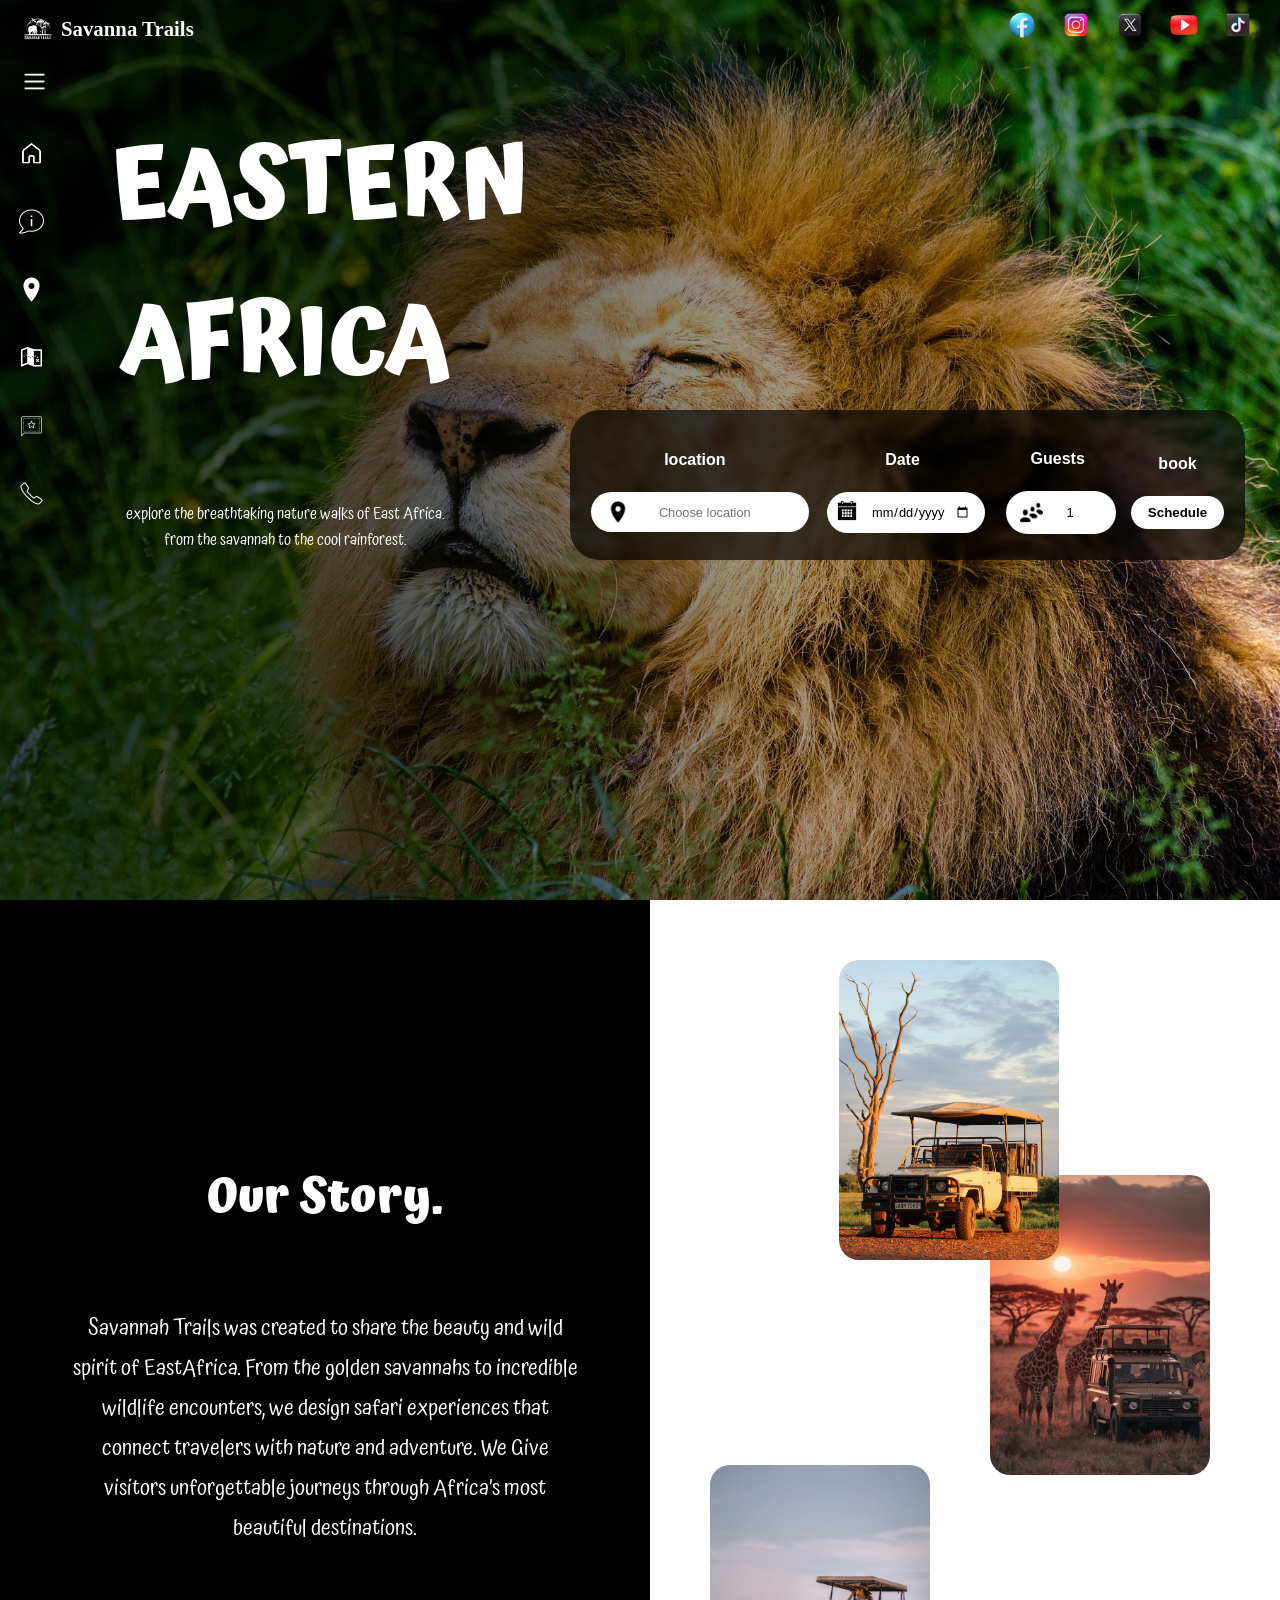
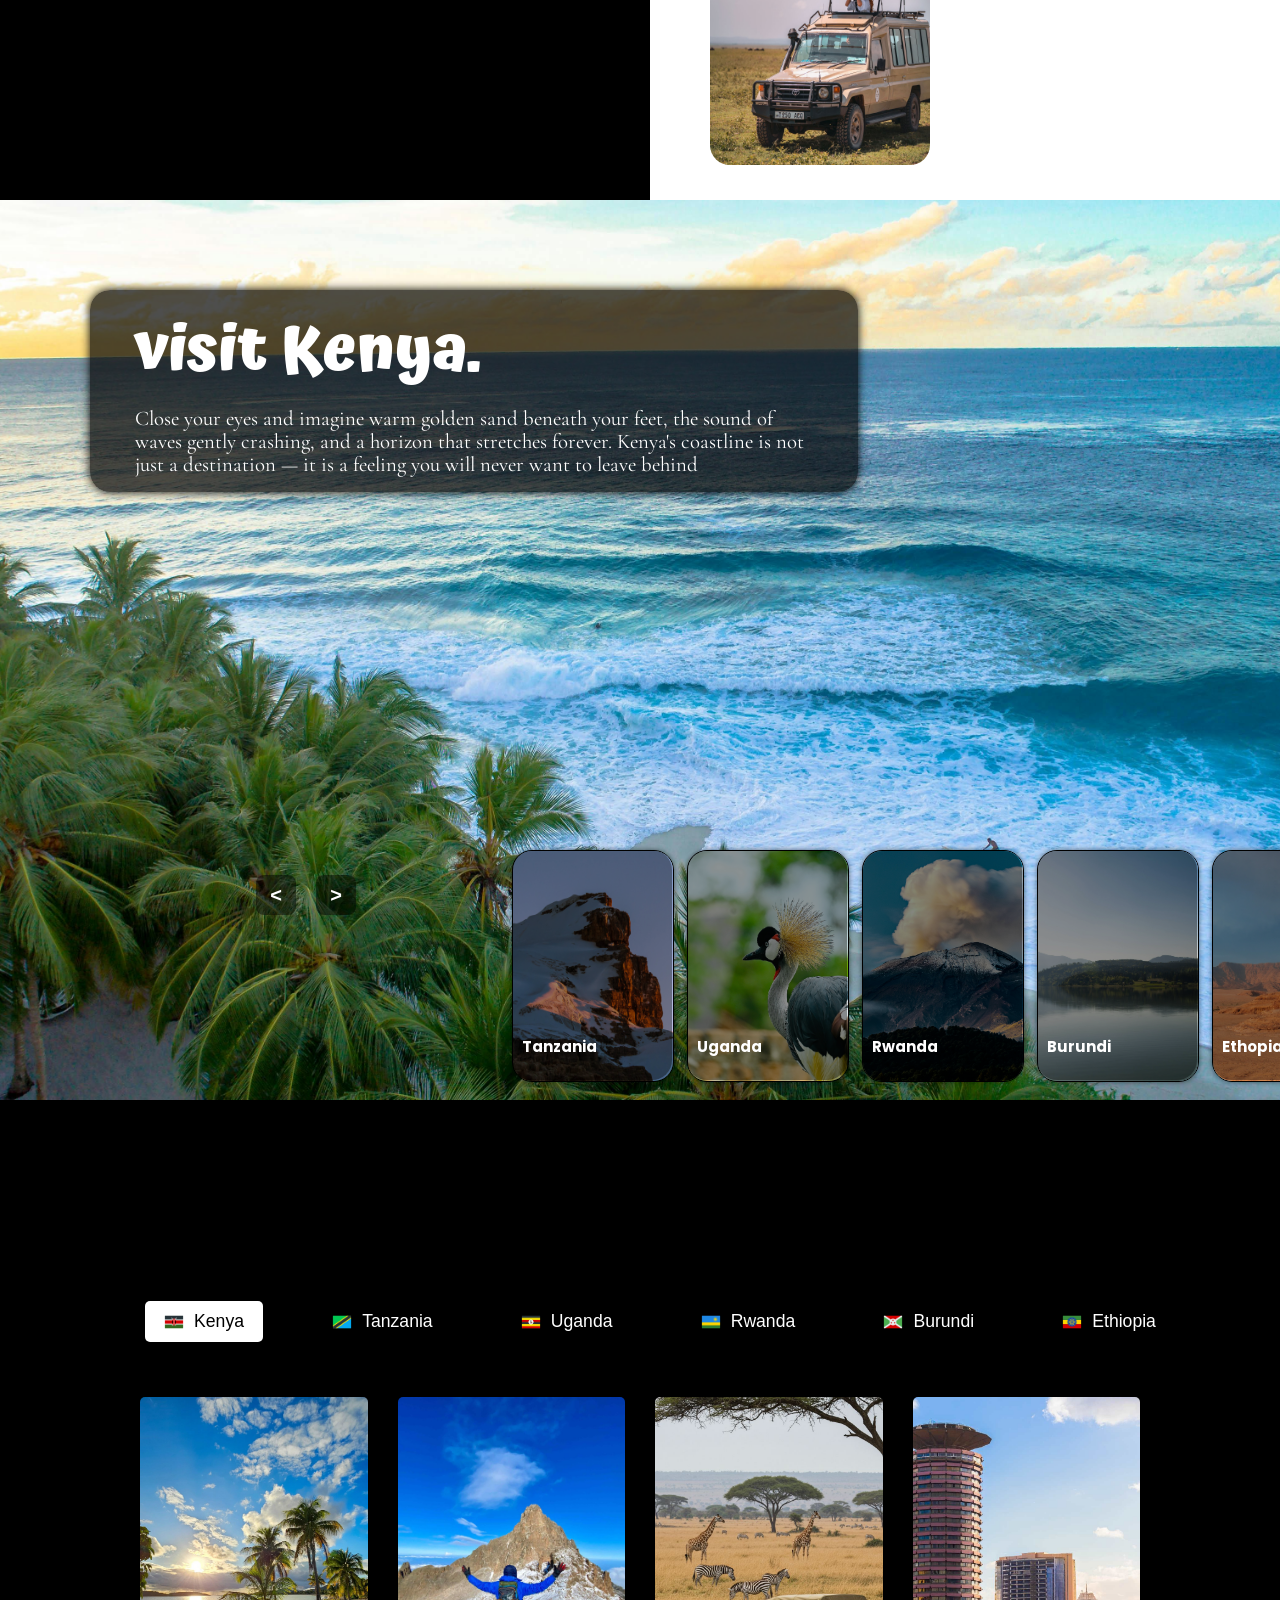
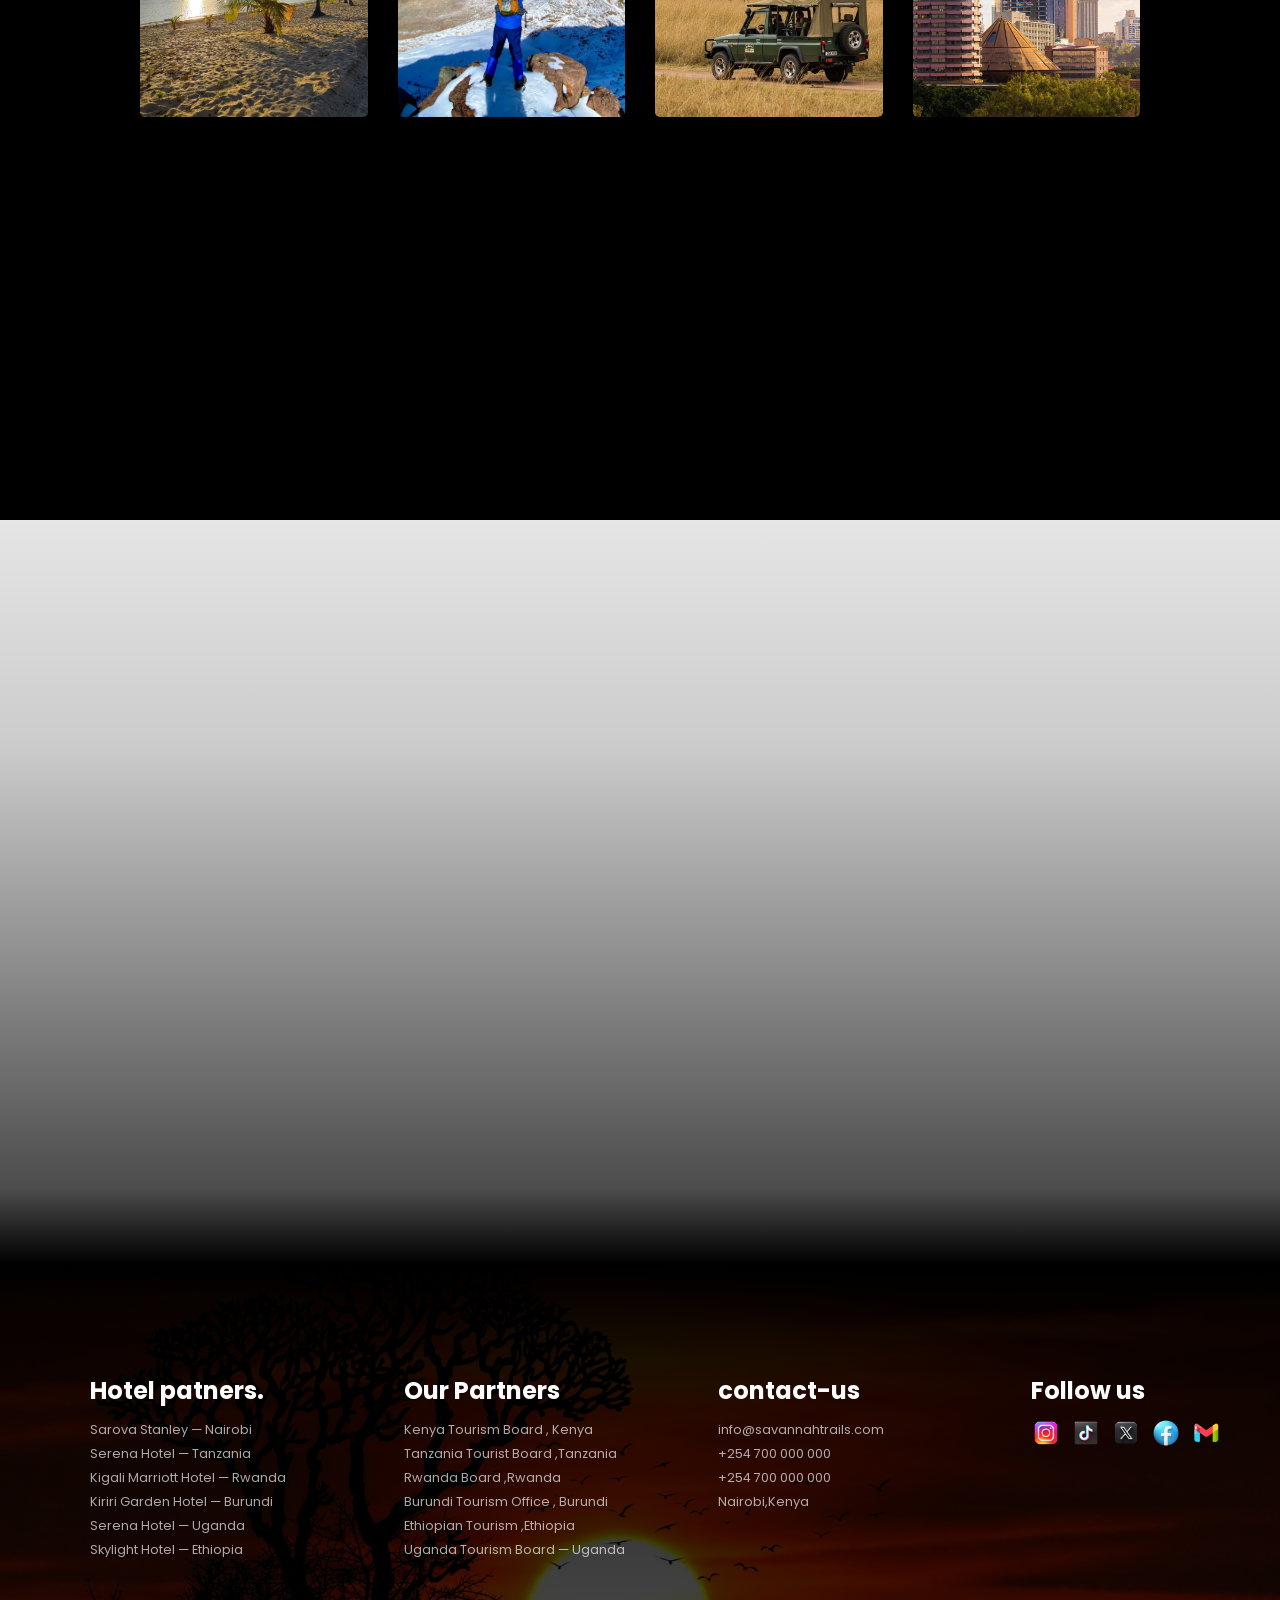
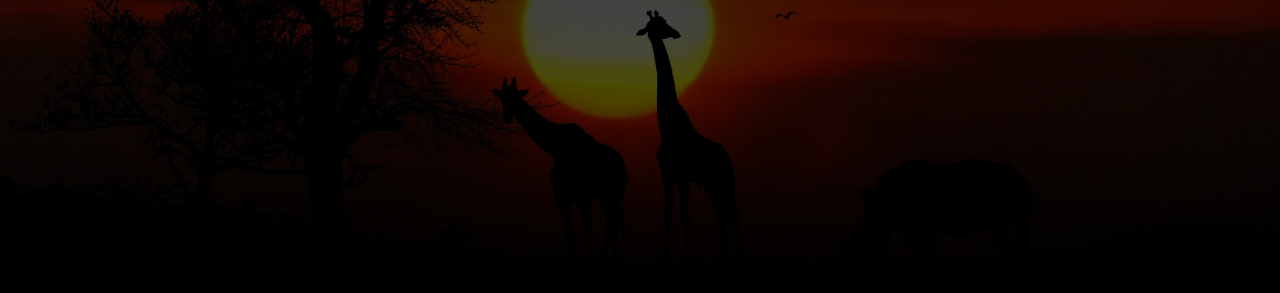
==== index.html @ bbc4f96f "connected project" ====
<!DOCTYPE html>
<html lang="en">
<head>
    <meta charset="UTF-8">
    <meta name="viewport" content="width=device-width, initial-scale=1.0">
    <title>Savanna Trails</title>
    <link rel="stylesheet" href="styles.css">
    <link rel="icon" href="icon/Screenshot 2026-03-05 200659.png" type="image/png">
    <link href="https://fonts.googleapis.com/css2?family=Atma:wght@400;700&display=swap" rel="stylesheet">
    <link href="https://fonts.googleapis.com/css2?family=Poppins:wght@300;400;600;700&display=swap" rel="stylesheet">
    <link href="https://fonts.googleapis.com/css2?family=Lora:wght@400;500;600&display=swap" rel="stylesheet">
    <link rel="preconnect" href="https://fonts.googleapis.com">
   <link rel="preconnect" href="https://fonts.gstatic.com" crossorigin>
    <link href="https://fonts.googleapis.com/css2?family=Cormorant+Garamond:ital,wght@0,300..700;1,300..700&family=Dancing+Script:wght@400..700&family=Edu+NSW+ACT+Cursive:wght@400..700&family=Monoton&family=Pacifico&family=Roboto:ital,wght@0,100..900;1,100..900&display=swap" rel="stylesheet">

</head>
<body> 

<div id="paymentForm">
<div class="payment-container">

<div class="payment-content">
<h1>Trip Payment</h1>
<ul class="trippayment-bar">
<li class="payment-btn available" data-payment="Mastercard"><img src="icon/1490135018-mastercard_82253.png" alt="master-card"></li>
<li class="payment-btn " data-payment="paypal"><img src="icon/icons8-paypal-100.png" alt="paypal"></li>
<li class="payment-btn " data-payment="visa"><img src="icon/icons8-visa-100.png" alt="visa-payment"></li>
<li class="payment-btn" data-payment="Mpesa"><img src="icon/Mpesa-Logo.png" alt="mpesa"></li>
</ul>
<div id="cardtypes">
<div class="cards-content available " id="Mastercard">

<div class="readonly">
<input type="text" id="payAmount" class="inputread" readonly>
</div>
<!-- BOOKING INFO  for phone only-->
 
 <div class="booking-master">

        <!-- LOCATION  -->
        <div class="master-input location-box">
            <img src="phone-icon/icons8-location-90.png" alt="location">
            <input type="text" id="payLocation"  readonly>
        </div>

        <!-- DATE + GUEST -->
        <div class="booking-row">

            <div class="master-input date-box">
                <img src="phone-icon/icons8-date-90.png" alt="date">
                <input type="text" id="payDate" readonly>
            </div>

            <div class="master-input guest-box">
                <img src="phone-icon/icons8-account-male-90.png" alt="guest">
                <input type="text" id="payGuests" readonly>
            </div>

        </div>

    </div>


<div class="payment-form">

    <div class="input-box">
        <label id="cardholderlabel">Cardholder</label>
        <input id="cardholder" type="text" placeholder="Johnathan Smith">
    </div>

    <div class="input-box">
        <label id="cardnumberlabel">Card number</label>
        <input id="cardNumber" type="text" placeholder="1234 5678 8765 4321">
    </div>

    <div class="row">

        <div class="input-box">
            <label id="expdatelabel">Expiration date</label>
            <input  id="expInput" type="text" placeholder="09/22">
        </div>

        <div class="input-box">
            <label id="cvvlabel">CVV code</label>
            <input id="cvv" type="text" placeholder="999">
        </div>

    </div>

</div>

<div class="buttons">
 <button id="pay" onclick="validMasterCard()" class="paye">Pay Now</button>
<a onclick="closePaymentPage()" class="close"><img src="phone-icon/icons8-close-100.png" alt="close">close</a>
</div>

</div>

<div class="cards-content" id="paypal">
<div class="readonly">
<input type="text" id="payAmount" readonly>
</div>

<div class="booking-paypal">

        <!-- LOCATION  -->
        <div class="paypal-input location-box">
            <img src="phone-icon/icons8-location-90.png" alt="location">
            <input type="text" id="payLocationPaypal"  readonly>
        </div>

        <!-- DATE + GUEST -->
        <div class="booking-row">

            <div class="paypal-input date-box">
                <img src="phone-icon/icons8-date-90.png" alt="date">
                <input type="text" id="payDatePaypal" readonly>
            </div>

            <div class="paypal-input guest-box">
                <img src="phone-icon/icons8-account-male-90.png" alt="guest">
                <input type="text" id="payGuestsPaypal" readonly>
            </div>

        </div>

    </div>




<div class="paypal-loginform">
<h2>ℹ️ You'll log in to PayPal — your card details stay inside your PayPal account. </h2>
<div class="input-box">
    <label id="paypallabel">paypal Email</label>
    <input id="paypalEmail" type="text" placeholder="example@email.com">
</div>

<div class="input-box">
    <label id="passwordlabel">password</label>
    <input id="password" type="password" placeholder="Enter your PayPal password">
</div>
<div class="buttons">
<button onclick="validpaypal()" class="paye"><img src="icon/icons8-paypal-100.png" alt="paypal-btn">pay</button>
<a onclick="closePaymentPage()" class="close"><img src="phone-icon/icons8-close-100.png" alt="close">close</a>
</div>

</div>



</div>
 
<div class="cards-content" id="visa">
<div class="readonly">
<input type="text" id="payAmount" readonly>
</div>
 
<div class="booking-visa">

        <!-- LOCATION  -->
        <div class="visa-input location-box">
            <img src="phone-icon/icons8-location-90.png" alt="location">
            <input type="text" id="payLocationVisa"  readonly>
        </div>

        <!-- DATE + GUEST -->
        <div class="booking-row">

            <div class="visa-input date-box">
                <img src="phone-icon/icons8-date-90.png" alt="date">
                <input type="text" id="payDateVisa" readonly>
            </div>

            <div class="visa-input guest-box">
                <img src="phone-icon/icons8-account-male-90.png" alt="guest">
                <input type="text" id="payGuestsVisa" readonly>
            </div>

        </div>

    </div>


<div class="payment-form">

    <div class="input-box">
        <label id="cardHolderlabel">Cardholder</label>
        <input id="cardHolder" type="text" placeholder="Johnathan Smith">
    </div>

    <div class="input-box">
        <label id="cardNumberlabel">Card number</label>
        <input id="cardnumber" type="text" placeholder="1234 5678 8765 4321">
    </div>

    <div class="row">

        <div class="input-box">
            <label id="expdateLabel">Expiration date</label>
            <input id="expinput" type="text" placeholder="09/22">
        </div>

        <div class="input-box">
            <label id="cvvLabel">CVV code</label>
            <input id="cvV" type="text" placeholder="999">
        </div>

    </div>

</div>

<div class="buttons">
 <button onclick="validVisaCard()" class="paye">Pay Now</button>
<a onclick="closePaymentPage()" class="close"><img src="phone-icon/icons8-close-100.png" alt="close">close</a>
</div>

</div>

<div class="cards-content" id="Mpesa">
<div class="readonly">
<input type="text" id="payAmount" readonly>
</div>

<div class="booking-mpesa">

        <!-- LOCATION  -->
        <div class="mpesa-input location-box">
            <img src="phone-icon/icons8-location-90.png" alt="location">
            <input type="text" id="payLocationMpesa"  readonly>
        </div>

        <!-- DATE + GUEST -->
        <div class="booking-row">

            <div class="mpesa-input date-box">
                <img src="phone-icon/icons8-date-90.png" alt="date">
                <input type="text" id="payDateMpesa" readonly>
            </div>

            <div class="mpesa-input guest-box">
                <img src="phone-icon/icons8-account-male-90.png" alt="guest">
                <input type="text" id="payGuestsMpesa" readonly>
            </div>

        </div>

    </div>


<div class="payment-form">
<h2> ℹ️ You'll receive a prompt on your designated phone-number to complete the payment please. Enter your pin to complete your transaction </h2>
    <div class="input-box">
        <label id="phonelabel">phone number</label>
        <input id="phone" type="text" placeholder="+254 712 345 678">
    </div>
 

</div>

<div class="buttons">
 <button onclick="validMpesaPrompt()" class="paye">Lipa na mpesa</button>
<a onclick="closePaymentPage()" class="close"><img src="phone-icon/icons8-close-100.png" alt="close">close</a>
</div>


</div>
</div>
</div>

<div class="image-content">
    
<div class="image-overlay" id="payLocationOverlay" >
    <div class="input-style">
        <img src="icon/icons8-location-100 (2).png" alt="location">
    <input type="text" id="payLocationOver" readonly>
    </div>

     <div class="input-style">
        <img src="icon/icons8-calendar-100.png" alt="calendar">
    <input type="text" id="payDateOverlay" readonly>
    </div>

     <div class="input-style">
        <img src="icon/icons8-queue-100.png" alt="" srcset="">
    <input type="text" id="payGuestsOverlay" readonly>
    </div>
</div>

</div>

</div>
</div>


<div id="errorBox">
<div class="error-content">
<img src="loading/icons8-error-100.png" alt="">
<p id="errorText"></p>
</div>
</div>

    <div id="loader">
    <div class="loader-content">
         <img src="loading/savannatrails.gif" alt="loading-page">
            <h1> Entering the wild.......</h1>
    </div>
    </div>




  <section id="homepage">


    <header id="head">

    
        <div class="logo">
            <img src="icon/Screenshot 2026-03-05 200659.png" alt="Savanna Trails Logo">
            <h1>Savanna Trails</h1>
        </div>
        
        <div class="social-icons">
            <a href="https://www.facebook.com/SavannaTrails" target="_blank"><img src="phone-icon/icons8-facebook-circled-100.png" alt="Facebook"></a>
            <a href="https://www.instagram.com/SavannaTrails" target="_blank"><img src="phone-icon/icons8-instagram-logo-100 (1).png" alt="Instagram"></a>
            <a href="https://www.twitter.com/SavannaTrails" target="_blank"><img src="phone-icon/icons8-x-100.png" alt="Twitter"></a>
            <a href="https://www.youtube.com/company/savanna-trails" target="_blank"><img src="phone-icon/icons8-youtube-100 (1).png" alt="youtube"></a>
            <a href="https://www.tiktok.com/company/savanna-trails" target="_blank"><img src="phone-icon/icons8-tiktok-100 (1).png" alt="Tiktok"></a>
    </div>

    </header>
    
    <div class="overlay"></div>
   
   <section id="navbar">
  <img src="icon/icons8-menu-100.png" alt="menu-icon" class="menu-icon" >
    <nav>
  <ul class="nav-links">
        <li><img src="icon/icons8-home-96.png" alt="icons8-home-96"><a href="#home">Home</a></li>
        <li><img src="icon/icons8-about-100 (1).png" alt="icons8-about-100"><a href="#about-page">About Us</a></li>
        <li><img src="icon/icons8-location-100 (2).png" alt="icons8-location-100"><a href="#destinations">Destinations</a></li>
        <li><img src="icon/icons8-adventure-100.png" alt="icons8-adventure-100"><a href="#adventures">Adventures</a></li>
        <li><img src="icon/icons8-feedback-100 (1).png" alt="icons8-phone-100"><a href="#reviews">Feedback</a></li>
        <li><img src="icon/icons8-phone-100 (3).png" alt="icons8-phone-100"><a href="#contact">Contact</a></li>
    </ul>

</nav>

   </section>



<div class="container" id="home">  

<div class="texts">
<h1>EASTERN AFRICA</h1>

<div class="social-icons2">
            <a href="https://www.facebook.com/SavannaTrails" target="_blank"><img src="phone-icon/icons8-facebook-circled-100.png" alt="Facebook"></a>
            <a href="https://www.instagram.com/SavannaTrails" target="_blank"><img src="phone-icon/icons8-instagram-logo-100 (1).png" alt="Instagram"></a>
            <a href="https://www.twitter.com/SavannaTrails" target="_blank"><img src="phone-icon/icons8-x-100.png" alt="Twitter"></a>
            <a href="https://www.youtube.com/company/savanna-trails" target="_blank"><img src="phone-icon/icons8-youtube-100 (1).png" alt="youtube"></a>
            <a href="https://www.tiktok.com/company/savanna-trails" target="_blank"><img src="phone-icon/icons8-tiktok-100 (1).png" alt="Tiktok"></a>
</div>

<P> explore the breathtaking nature walks of East Africa. from the savannah to the cool rainforest.</P>
</div>



<div class="container2"> 

<div class="order">
    <h1>location</h1>
    <div class="locations">
<img src="icon/icons8-location-100 (1).png" alt="location-icon">
<input type="text" list="locations" placeholder="Choose location" id="locationInput" required>
 
<datalist id="locations">
  <option value="Indian Ocean, Kenya">
  <option value="Maasai Mara, Kenya">
  <option value="Nairobi, Kenya">
  <option value="Mount Kenya">

  <option value="Zanzibar, Tanzania">
  <option value="Serengeti Culture">
  <option value="Serengeti National Park">
  <option value="Mt. Kilimanjaro, Tanzania">

  <option value="Rwenzori Mountains, Uganda">
  <option value="Queen Elizabeth National Park">
  <option value="River Nile, Uganda">
  <option value="Mgahinga Gorilla National Park">

  <option value="Nyungwe Forest National Park">
  <option value="Akagera Wildlife, Rwanda">
  <option value="Lake Kivu, Rwanda">
  <option value="Kigali City, Rwanda">

  <option value="Lake Tanganyika, Burundi">
  <option value="Kibira Forest, Burundi">
  <option value="Kibira Culture, Burundi">
  <option value="Karera Waterfalls, Burundi">
    
  <option value="Lalibela Wonders, Ethiopia">
  <option value="Simien Mountains, Ethiopia">
  <option value="Addis Ababa, Ethiopia">
  <option value="Kaffa, Ethiopia">
</datalist>
</div>

</div>

<div class="Date">
    <h1>Date</h1>
    <div class="when">
<img src="icon/icons8-calendar-100.png" alt="icons8-calendar-100">
<input type="date" list="locations" placeholder="Choose location"id="dateInput"  required>

</div>

</div>

<div class="people">
    <h1>Guests</h1>
    <div class="guest">
<img src="icon/icons8-queue-100.png" alt="icons8-queue-100">
<input type="number" min="1" max="15" value="1" placeholder="Guests" id="guestInput" required>

</div>

</div>

<div class="button">
    <h1>book</h1>
    <button id="scheduleBtn">Schedule</button>
</div>
</div>
    </div>
 
<section id="phone-bar">
<ul class="nav-links-phone">
        <li><a href="#home"><img src="icon/icons8-home-96.png" alt="icons8-home-96"></a></li>
        <li><a href="#about-page"><img src="icon/icons8-about-100 (1).png" alt="icons8-about-100"></a></li>
        <li><a href="#destinations"><img src="icon/icons8-location-100 (2).png" alt="icons8-location-100"></a></li>
        <li><a href="#adventures"><img src="icon/icons8-adventure-100.png" alt="icons8-adventure-100"></a></li>
        <li><a href="#reviews"><img src="icon/icons8-feedback-100 (1).png" alt="icons8-phone-100"></a></li>
        <li><a href="#contact"><img src="icon/icons8-phone-100 (3).png" alt="icons8-phone-100"></a></li>
</ul>
</section>

   </section>


<section id="about-page">

<div class="story">
<h1>Our Story.</h1>
<P class="more">Savannah Trails was created to share the beauty and wild spirit of EastAfrica. From the golden savannahs to incredible wildlife encounters, we design safari experiences that connect travelers with nature and adventure. We Give visitors unforgettable journeys through Africa’s most beautiful destinations.</P>
</div>

<div class="photo">
    <img src="img/d769fe3f4234b6304c0b6d1f66c2fef7.jpg " alt="safari images" class="img1">
    <img src="img/86739d8ee60ebde5f3089b6193e54b7d.jpg" alt="images" class="img2">
    <img src="img/5024564da344624611fcaa294bdbfae4.jpg" alt="images" class="img3">
</div>

   </section>

 <section class="carousel" id="destinations">

<div class="list">

    <div class="item">
        <img src="img/pexels-asadphoto-3155646.jpg" alt="kenya">

        <div class="content">
        <h2>visit Kenya.</h2>
        <p>Close your eyes and imagine warm golden sand beneath your feet, the sound of waves gently crashing, and a horizon that stretches forever. Kenya's coastline is not just a destination — it is a feeling you will never want to leave behind  </p>
        </div>
        
    </div>

    <div class="item">
        <img src="img/pexels-sebastian-munoz-2510886-13823218.jpg" alt="tanzania-backgrpund">

         <div class="content">
        <h2>visit Tanzania.</h2>
        <p> Touch the Roof of Africa
"Standing at the foot of Kilimanjaro, you realize some mountains are more than just mountains. They are a calling. Rise through the clouds, conquer Africa's highest peak and come back a different person entirely." </p>
         </div>

    </div>

    <div class="item">
        <img src="img/uk_used_cameraman-crane-9939313_1920.jpg" alt="Uganda">

        <div class="content">
        <h2>visit Uganda.</h2>
        <p>Uganda is a stunning pearl of Africa with lush green landscapes, misty mountains, and rich wildlife. From gorilla trekking in Bwindi to the mighty Nile, it offers pure adventure and unforgettable beauty. </p>
        </div>

    </div>

    <div class="item">
        <img src="img/pexels-amar-27350242.jpg" alt="Rwanda">

        <div class="content">
        <h2>visit Rwanda.</h2>
        <p>Land of Fire and Mist
"Rising dramatically from the earth, Rwanda's volcanic mountains are as powerful as they are beautiful. Hike through ancient lava trails wrapped in thick mist, where every turn reveals a landscape so dramatic it feels like another world entirely." </p>
        </div>

    </div>

    <div class="item">
        <img src="img/pexels-snapwire-404315.jpg" alt="Burundi">

        <div class="content">               
        <h2>visit Burundi.</h2>
        <p>Burundi is a hidden gem of Africa, filled with rolling hills, Lake Tanganyika’s calm beauty, and rich cultural traditions that create a peaceful and authentic travel experience. </p>
        </div>

    </div>

    <div class="item">
        <img src="img/chiemseherin-wadi-rum-5079834_1920.jpg" alt="Ethopia">

        <div class="content">
        <h2>visit Ethopia.</h2>
        <p>Ethiopia is a land of ancient wonders, dramatic highlands, and deep history, where unique landscapes and historic sites like rock-hewn churches create a powerful and timeless adventure. </p>
        </div>
    </div>

</div>

<div class="thumbnails">

<div class="item">
    <img src="img/pexels-sebastian-munoz-2510886-13823218.jpg" alt="tanzania-thumbnail">
    <div class="overlay2"></div>
<div class="content">
    <h1>Tanzania</h1>
</div>

</div>

<div class="item">
    <img src="img/uk_used_cameraman-crane-9939313_1920.jpg" alt="uganda-thumbnail">
    <div class="overlay2"></div>
<div class="content">
    <h1>Uganda</h1>
</div>

</div>

<div class="item">
    <img src="img/pexels-amar-27350242.jpg" alt="rwanda-thumbnail">
    <div class="overlay2"></div>
<div class="content">
    <h1>Rwanda</h1>
</div>

</div>

<div class="item">
    <img src="img/pexels-snapwire-404315.jpg" alt="Bururndi-thumbnail">
    <div class="overlay2"></div>
<div class="content">
    <h1>Burundi</h1>
</div>

</div>


<div class="item">
    <img src="img/chiemseherin-wadi-rum-5079834_1920.jpg" alt="ethopia-thumbnail">
<div class="overlay2"></div>
<div class="content">
    <h1>Ethopia</h1>
</div>

</div>


<div class="item">
    <img src="img/pexels-asadphoto-3155646.jpg" alt="kenya-thumbnail">
    <div class="overlay2"></div>
<div class="content">
    <h1>Kenya</h1>
</div>

</div>


</div>

<div class="arrows">
 <button  id="prev"><</button>
 <button  id="next">></button>
</div>

 </section>

 <section class= "adventures" id="adventures">

<div class="adtext">
    <h1>Experience Unforgettable East African Adventures </h1>
    <p>Explore wildlife safaris,mountain treks and cultural journeys around east africa</p>
</div>

<div class="ideas">
    
     <ul class="list-container">
        <li class="drop-down">choose country ▼ </li>
         <li class="list-container-btn available" data-country="kenya"><img src="img/icons8-kenya-100.png" alt="">Kenya</li>
         <li class="list-container-btn" data-country="Tanzania"><img src="img/icons8-tanzania-100.png" alt="">Tanzania</li>
         <li class="list-container-btn" data-country="Uganda"><img src="img/icons8-uganda-100.png" alt="">Uganda</li>
         <li class="list-container-btn" data-country="Rwanda"><img src="img/icons8-rwanda-100.png" alt="">Rwanda</li>
         <li class="list-container-btn" data-country="Burundi"><img src="img/icons8-burundi-100.png" alt="">Burundi</li>
         <li class="list-container-btn" data-country="Ethiopia"><img src="img/icons8-ethiopia-100.png" alt="">Ethiopia</li>
     </ul>
</div>



<div class="country-content  available" id="kenya">

<div class="country-container">

<img src="img/7366571b50b4283a29856b985c9909a6.jpg" alt="beach">

<div class="big-content">
    <div class="intext">

    <h3>7day relaxation</h3>
    <h2>Explore the Indian Ocean</h2>
    <p>relax where the ocean meets pure serenity</p>

    <div class="small-content">

     <div class="cash">
        <h5>from</h5>
        <h6>$1500/pack</h6>
     </div>

    <a href="#">Book Now</a>
</div>

</div>

</div>

</div>

<div class="country-container">

<img src="img/Beginner to Mt. Kenya in 90 Days.jpg" alt="hiking">

<div class="big-content">
    <div class="intext">

    <h3>3 day hiking</h3>
    <h2>Explore the peak of Mt.Kenya</h2>
    <p> Adventure begins where the mountains rise </p>

    <div class="small-content">

     <div class="cash">
        <h5>from</h5>
        <h6>$1100/pack</h6>
     </div>

            <a href="#">Book Now</a>
</div>

</div>

</div>

</div>

<div class="country-container">

<img src="img/d80d0fa3a9165f28003eb602b946ab51.jpg" alt="safari">

<div class="big-content">
    <div class="intext">

    <h3>5 day safari</h3>
    <h2>Enjoy the ride of savannah</h2>
    <p>Witness wildlife where nature rules.</p>

    <div class="small-content">

     <div class="cash">
        <h5>from</h5>
        <h6>$1700/pack</h6>
     </div>

            <a href="#">Book Now</a>
</div>

</div>

</div>

</div>

<div class="country-container">

<img src="img/7a8854e29fae7e2c75f865c8cc35ab1b.jpg" alt="city">

<div class="big-content">
    <div class="intext">

    <h3>3 day tour</h3>
    <h2>Explore the beautiful city</h2>
    <p>Explore Africa’s most dynamic capital</p>

    <div class="small-content">

     <div class="cash">
        <h5>from</h5>
        <h6>$350/pack</h6>
     </div>

            <a href="#">Book Now</a>
</div>

</div>

</div>

</div>








</div>

<div class="country-content" id="Tanzania">

<div class="country-container">

<img src="img/f99e2fdce5cee014a440d0ee3eedce76.jpg" alt="beach">

<div class="big-content">
    <div class="intext">

    <h3>7day adventure</h3>
    <h2>Conquer Mount Kilimanjaro </h2>
    <p>rise above africa’s tallest peak</p>

    <div class="small-content">

     <div class="cash">
        <h5>from</h5>
        <h6>$1800/pack</h6>
     </div>

            <a href="#">Book Now</a>
</div>

</div>

</div>

</div>

<div class="country-container">

<img src="img/fa025c7189d3be96222a7a5d3167d3a5.jpg " alt="serengeti">

<div class="big-content">
    <div class="intext">

    <h3>5 day safari</h3>
    <h2>Witness the Great Migration</h2>
    <p>experience nature’s greatest show in the serengeti</p>

    <div class="small-content">

     <div class="cash">
        <h5>from</h5>
        <h6>$1600/pack</h6>
     </div>

            <a href="#">Book Now</a>
</div>

</div>

</div>

</div>

<div class="country-container">

<img src="img/f33bd47bdf4ffb90adb422299fa1ee5f.jpg" alt="massai">

<div class="big-content">
    <div class="intext">

    <h3>4 day culture</h3>
    <h2> Discover Maasai Traditions</h2>
    <p>step into rich culture and timeless african heritage.</p>

    <div class="small-content">

     <div class="cash">
        <h5>from</h5>
        <h6>$1700/pack</h6>
     </div>

            <a href="#">Book Now</a>
</div>

</div>

</div>

</div>

<div class="country-container">

<img src="img/c452fda6128ac82f95dfca42c27504f2.jpg " alt="beach">

<div class="big-content">
    <div class="intext">

    <h3>5 day relaxation</h3>
    <h2>Escape to Zanzibar Beaches</h2>
    <p>unwind on white sands and crystal clear waters.</p>

    <div class="small-content">

     <div class="cash">
        <h5>from</h5>
        <h6>$950/pack</h6>
     </div>

            <a href="#">Book Now</a>
</div>

</div>

</div>

</div>








</div>

<div class="country-content" id="Uganda">

<div class="country-container">

<img src="img/a851a155910cf89acc36f7598a83ee84.jpg" alt="beach">

<div class="big-content">
    <div class="intext">

    <h3>4day adventure</h3>
    <h2>Mgahinga Gorilla  </h2>
    <p>Experience a wild encounter deep in the jungle.</p>

    <div class="small-content">

     <div class="cash">
        <h5>from</h5>
        <h6>$1000/pack</h6>
     </div>

            <a href="#">Book Now</a>
</div>

</div>

</div>

</div>

<div class="country-container">

<img src="img/131ba06e4a788cc16736fbce77bddb28.jpg" alt="hiking">

<div class="big-content">
    <div class="intext">

    <h3>5 day safari</h3>
    <h2>Explore Queen Elizabeth Park</h2>
    <p> diverse wildlife across savannah and lakes </p>

    <div class="small-content">

     <div class="cash">
        <h5>from</h5>
        <h6>$1900/pack</h6>
     </div>

            <a href="#">Book Now</a>
</div>

</div>

</div>

</div>

<div class="country-container">

<img src="img/61021305c10266c8187070ee33523881.jpg" alt="safari">

<div class="big-content">
    <div class="intext">

    <h3>3 day adventure</h3>
    <h2>Experience the River Nile</h2>
    <p>rafting, falls, and pure adrenaline.</p>

    <div class="small-content">

     <div class="cash">
        <h5>from</h5>
        <h6>$800/pack</h6>
     </div>

            <a href="#">Book Now</a>
</div>

</div>

</div>

</div>

<div class="country-container">

<img src="img/663c60ba3eed5e4464a9388afbfe479a.jpg" alt="beach">

<div class="big-content">
    <div class="intext">

    <h3>6 day hiking</h3>
    <h2>Climb the Rwenzori Mountains</h2>
    <p>the mountains of the moon await.</p>

    <div class="small-content">

     <div class="cash">
        <h5>from</h5>
        <h6>$1350/pack</h6>
     </div>

            <a href="#">Book Now</a>
</div>

</div>

</div>

</div>




</div>


<div class="country-content" id="Rwanda">

<div class="country-container">

<img src="img/08255c9e53ebfb367b9090daf4b3911a.jpg" alt="beach">

<div class="big-content">
    <div class="intext">

    <h3>4 day adventure</h3>
    <h2> Nyungwe Forest .</h2>
    <p>encounter gentle giants in the misty forests</p>

    <div class="small-content">

     <div class="cash">
        <h5>from</h5>
        <h6>$1200/pack</h6>
     </div>

            <a href="#">Book Now</a>
</div>

</div>

</div>

</div>

<div class="country-container">

<img src="img/51a9a84199c37fc7ade67a32a8b6df39.jpg" alt="hiking">

<div class="big-content">
    <div class="intext">

    <h3>5 day escape</h3>
    <h2>Relax at Lake Kivu</h2>
    <p>peaceful shores and stunning sunset views</p>

    <div class="small-content">

     <div class="cash">
        <h5>from</h5>
        <h6>$1100/pack</h6>
     </div>

            <a href="#">Book Now</a>
</div>

</div>

</div>

</div>

<div class="country-container">

<img src="img/4836d087cd180301fe40578f905e51c6.jpg" alt="safari">

<div class="big-content">
    <div class="intext">

    <h3>3 day safari</h3>
    <h2> Explore Kigali.</h2>
    <p> clean streets, culture and modern life </p>

    <div class="small-content">

     <div class="cash">
        <h5>from</h5>
        <h6>$1700/pack</h6>
     </div>

            <a href="#">Book Now</a>
</div>

</div>

</div>

</div>

<div class="country-container">

<img src="img/ff538a228e3a8956fe5cd34c15c5a55f.jpg" alt="beach">

<div class="big-content">
    <div class="intext">

    <h3>4 day safari</h3>
    <h2>Discover Akagera Wildlife.</h2>
    <p>lions, elephants, and lakeside beauty</p>

    <div class="small-content">

     <div class="cash">
        <h5>from</h5>
        <h6>$350/pack</h6>
     </div>

            <a href="#">Book Now</a>
</div>

</div>

</div>

</div>








</div>

<div class="country-content" id="Burundi">

<div class="country-container">

<img src="img/87c76bff887fef75e382ab2cababd465.jpg" alt="beach">

<div class="big-content">
    <div class="intext">

    <h3>4day relaxation</h3>
    <h2>Unwind at Lake Tanganyika</h2>
    <p> quiet waters and untouched beauty.</p>

    <div class="small-content">

     <div class="cash">
        <h5>from</h5>
        <h6>$900/pack</h6>
     </div>

            <a href="#">Book Now</a>
</div>

</div>

</div>

</div>

<div class="country-container">

<img src="img/68eb9129e6b4a3761262010e3cddfba6.jpg " alt="hiking">

<div class="big-content">
    <div class="intext">

    <h3>3 day nature</h3>
    <h2> Explore Kibira Forest</h2>
    <p> lush greenery and peaceful forest trails </p>

    <div class="small-content">

     <div class="cash">
        <h5>from</h5>
        <h6>$800/pack</h6>
     </div>

            <a href="#">Book Now</a>
</div>

</div>

</div>

</div>

<div class="country-container">

<img src="img/8dff68ef01821ff5a47705ad5baaf09a.jpg" alt="safari">

<div class="big-content">
    <div class="intext">

    <h3>3 day culture</h3>
    <h2>Feel the kibira Royal Drums</h2>
    <p>experience traditional performances.</p>

    <div class="small-content">

     <div class="cash">
        <h5>from</h5>
        <h6>$900/pack</h6>
     </div>

            <a href="#">Book Now</a>
</div>

</div>

</div>

</div>

<div class="country-container">

<img src="img/5b3abb1e6089e3756e86c1e72c7c996f.jpg" alt="beach">

<div class="big-content">
    <div class="intext">

    <h3>2 day tour</h3>
    <h2>Discover Karera Waterfalls</h2>
    <p>hidden cascades surrounded by nature</p>

    <div class="small-content">

     <div class="cash">
        <h5>from</h5>
        <h6>$850/pack</h6>
     </div>

            <a href="#">Book Now</a>
</div>

</div>

</div>

</div>



</div>

<div class="country-content" id="Ethiopia">

<div class="country-container">

<img src="img/feabdbd7ed3fd59843169e3f50a04dc5.jpg" alt="beach">

<div class="big-content">
    <div class="intext">

    <h3>5 day history</h3>
    <h2>Explore Lalibela Wonders</h2>
    <p> walk through ancient rock-hewn churches carved in time. </p>

    <div class="small-content">

     <div class="cash">
        <h5>from</h5>
        <h6>$1200/pack</h6>
     </div>

            <a href="#">Book Now</a>
</div>

</div>

</div>

</div>

<div class="country-container">

<img src="img/c4f8883f2fd479462ed631ad8eb4618d.jpg" alt="hiking">

<div class="big-content">
    <div class="intext">

    <h3> 6 day trekking </h3>
    <h2>  Hike the Simien Mountains </h2>
    <p> breathtaking cliffs and rare wildlife await you  </p>

    <div class="small-content">

     <div class="cash">
        <h5>from</h5>
        <h6>$1100/pack</h6>
     </div>

            <a href="#">Book Now</a>
</div>

</div>

</div>

</div>

<div class="country-container">

<img src="img/251d8f003a43c0d71db5297d948c680f.jpg" alt="safari">

<div class="big-content">
    <div class="intext">

    <h3>3 day city</h3>
    <h2>Explore Addis Ababa </h2>
    <p>vibrant culture, rich history, and the heart of africa</p>

    <div class="small-content">

     <div class="cash">
        <h5>from</h5>
        <h6>$700/pack</h6>
     </div>

            <a href="#">Book Now</a>
</div>

</div>

</div>

</div>

<div class="country-container">

<img src="img/21c56dbfd1e847ebdc13f191e6069ce7.jpg" alt="beach">

<div class="big-content">
    <div class="intext">

    <h3>3 day tour</h3>
    <h2>  Discover Kaffa</h2>
    <p>walk through lush forests where coffee was first found.</p>

    <div class="small-content">

     <div class="cash">
        <h5>from</h5>
        <h6>$350/pack</h6>
     </div>

            <a href="#">Book Now</a>
</div>

</div>

</div>

</div>

</div>

 </section>

 <section class="reviews" id="reviews">
     <div class="reviewstext">
     <h1>voices from the road </h1>
     <p>Thousands of travelers have discovered hidden gems, chased sunsets, and created memories that last a lifetime. Here is what some of them had to say about their journey with us.</p>
     </div>

     <div class="cards-container">

     <div class="review-card">
        <div class="profile">
            <img src="img/3e83e4885e3d11f266d8f8e325d8e898.jpg" alt="reviewer image">
        </div>
        <div class="review-content">
            <div class="stars">
             <img src="img/icons8-star-filled-100.png" alt="stars-ratings">
             <img src="img/icons8-star-filled-100.png" alt="stars-ratings">
             <img src="img/icons8-star-filled-100.png" alt="stars-ratings">
             <img src="img/icons8-star-filled-100.png" alt="stars-ratings">
            <img src="img/icons8-star-filled-100.png" alt="stars-ratings">
            </div>
            <h2>John Doe</h2>
            <h3>Traveler</h3>
                <div class="comma">
                    <img src="img/icons8-comma-100.png" alt="comma">
                    <img src="img/icons8-comma-100.png" alt="comma">
                </div>
            <p>The adventures section is unmatched. Found trails and experiences I couldn't find anywhere else. Pure adrenaline.</p>
        </div>

     </div>

     <div class="review-card active">
        <div class="profile">
            <img src="img/53737fb9be3fb3e02da70728e97b4e41.jpg" alt="reviewer image">
        </div>
        <div class="review-content">
            <div class="stars">
             <img src="img/icons8-star-filled-100.png" alt="stars-ratings">
             <img src="img/icons8-star-filled-100.png" alt="stars-ratings">
             <img src="img/icons8-star-filled-100.png" alt="stars-ratings">
             <img src="img/icons8-star-filled-100.png" alt="stars-ratings">
            <img src="img/icons8-star-filled-100.png" alt="stars-ratings">
            </div>
            <h2>Sarah Johnson</h2>
            <h3>solo-traveler</h3>
                <div class="comma">
                    <img src="img/icons8-comma-100.png" alt="comma">
                    <img src="img/icons8-comma-100.png" alt="comma">
                </div>
            <p>I never thought I'd explore such breathtaking landscapes alone, but this site guided me to the perfect destinations. Every detail was spot on!  </p>
        </div>

     </div>

     <div class="review-card">
        <div class="profile">
            <img src="img/509bb4d4e8b05d1344289a4934f88345.jpg" alt="reviewer image">
        </div>
        <div class="review-content">
            <div class="stars">
             <img src="img/icons8-star-filled-100.png" alt="stars-ratings">
             <img src="img/icons8-star-filled-100.png" alt="stars-ratings">
             <img src="img/icons8-star-filled-100.png" alt="stars-ratings">
             <img src="img/icons8-star-filled-100.png" alt="stars-ratings">
            <img src="img/icons8-star-filled-100.png" alt="stars-ratings">
            </div>
            <h2> James & Lena K </h2>
            <h3>Couple Travelers</h3>
                <div class="comma">
                    <img src="img/icons8-comma-100.png" alt="comma">
                    <img src="img/icons8-comma-100.png" alt="comma">
                </div>
            <p> Our anniversary trip was absolutely magical. The destinations listed here are hidden gems we would never have found on our own. </p>
        </div>

     </div>

     </div>


</section>


<section class="footer" id="contact">

<div class="overlay3"></div>

<div class="footer-container">

    <div class="hotel">
        <h1>Hotel patners.</h1>
      <div class="hotel-patners">
        <a href=""> Sarova Stanley — Nairobi </a><br>
        <a href=""> Serena Hotel —  Tanzania</a><br>
        <a href=""> Kigali Marriott Hotel — Rwanda</a><br>
        <a href=""> Kiriri Garden Hotel —  Burundi</a><br>
        <a href=""> Serena Hotel — Uganda</a><br>
        <a href=""> Skylight Hotel —  Ethiopia</a><br> 
      </div>

    </div>

<div class="patners">
 <h1>Our Partners</h1>
<div class="organization-patners">
<a href="">Kenya Tourism Board , Kenya </a><br>
<a href="">Tanzania Tourist Board ,Tanzania </a><br>
<a href="">Rwanda  Board ,Rwanda </a><br>
<a href="">Burundi Tourism Office , Burundi </a><br>
<a href="">Ethiopian Tourism ,Ethiopia </a><br>
<a href="">Uganda Tourism Board — Uganda </a><br>
</div>
</div>

<div class="contacts">
    <h1>contact-us</h1>
<div class="contact-me">
<a href="">info@savannahtrails.com</a><br>
<a href="">+254 700 000 000  </a><br>
<a href="">+254 700 000 000 </a><br>
<a href="">Nairobi,Kenya </a><br>
</div>
</div>

<div class="Follow">
    <h1>Follow us</h1>
<div class="Follow-us">
<a href=""><img src="phone-icon/icons8-instagram-logo-100 (1).png" alt=""></a>
<a href=""><img src="phone-icon/icons8-tiktok-100 (1).png" alt=""></a>
<a href=""><img src="phone-icon/icons8-x-100.png" alt=""></a>
<a href=""><img src="phone-icon/icons8-facebook-circled-100.png" alt=""></a>
<a href=""><img src="icon/icons8-gmail-logo-100.png" alt=""></a>
</div>


</div>

</div>
 

</section>







































    <script defer src="style.js"></script>
</body>
</html>
---- styles.css ----
body{
    padding:0px;
    margin:0px;
    background-size: cover;
    background-position:center;
    background-repeat: no-repeat;
    height:90vh;
    transition:ease-in-out 0.5s;
    overflow-x: hidden;
}
html{
    scroll-behavior:smooth;
}
  
 /* FULLSCREEN PAYMENT */

#paymentForm{
    position:fixed;

    top:0;
    left:0;
    width:100%;
    height:100vh;

    background:rgba(0,0,0,0.75);

    backdrop-filter:blur(8px);

    display:none;

    justify-content:center;
    align-items:center;

    z-index:100000;
}

/* MAIN CONTAINER */

.payment-container{
    width:90%;
    max-width:900px;

    height:550px;

    background:white;

    border-radius:40px;

    overflow:hidden;

    display:flex;

    box-shadow:
    0 0 40px rgba(0,0,0,0.8);

    animation:popup 0.6s ease;
}

/* POPUP ANIMATION */

@keyframes popup{

    from{
        transform:scale(0.8);
        opacity:0;
    }

    to{
        transform:scale(1);
        opacity:1;
    }
}

/* LEFT PAYMENT SIDE */

.payment-content{
    width:50%;

    padding:0px 50px;

    display:flex;

    flex-direction:column;

    justify-content:center;

    gap:20px;

    background:white;
}

.payment-content h1{
    font-size:1.3rem;

    font-family:'poppins',sans-serif;
transition:ease-in 0.5s;
    margin-bottom:10px;
}
 

.trippayment-bar{
    display: flex;
    justify-content:space-around;
    border-radius:10px;
    padding:0px;
    margin:0px;
    width:100%;
    max-width:400px;
    transition:ease-in 0.2s ;
    list-style: none;
}

.trippayment-bar li:first-child img{
    width:60px;
}

.trippayment-bar li:first-child:hover{
    border-bottom:4px solid white;
    box-shadow:
    0 0 5px rgba(0, 0, 0, 0.797);
    background-color: black;
}
.trippayment-bar li:nth-child(2):hover{
   border-bottom:4px solid rgba(0, 0, 255, 0.502);
   box-shadow:
    0 0 5px rgba(29, 11, 187, 0.502);  
}
.trippayment-bar li:nth-child(3):hover{
    border-bottom:4px solid rgba(0, 166, 255, 0.502);
    box-shadow:
    0 0 5px rgba(11, 155, 187, 0.502);
}
.trippayment-bar li:nth-child(4):hover{
   border-bottom:4px solid rgba(6, 187, 6, 0.922) ;
   box-shadow:
    0 0 5px rgba(9, 221, 73, 0.648);  
}


.trippayment-bar li{
margin:0;
cursor:pointer;
transition:ease-in-out 0.1s;
border-radius:10px;
padding:4px 6px
}

.trippayment-bar li:first-child{
margin:0;
cursor:pointer;
transition:ease-in-out 0.1s;
border-radius:10px;
padding:1px 4px

}
.trippayment-bar li:nth-child(2){
margin:0;
cursor:pointer;
transition:ease-in-out 0.1s;
border-radius:10px;
padding:1px 4px

}
.trippayment-bar li:nth-child(3){
margin:0;
cursor:pointer;
transition:ease-in-out 0.1s;
border-radius:10px;
padding:1px 4px

}
.trippayment-bar li:nth-child(4){
margin:0;
cursor:pointer;
transition:ease-in-out 0.1s;
border-radius:10px;
padding:1px 4px

}


.trippayment-bar img{
    width:45px;
}
.payment-btn:first-child.available{
   border-bottom:4px solid white;
    box-shadow:
    0 0 5px rgba(0, 0, 0, 0.61);
    background-color: black;
    
}
.payment-btn:nth-child(2).available{
    border-bottom:4px solid rgba(0, 0, 255, 0.502);
    box-shadow:
    0 0 5px rgba(29, 11, 187, 0.502);  
}
.payment-btn:nth-child(3).available{
   border-bottom:4px solid rgba(0, 166, 255, 0.502);
    box-shadow:
    0 0 5px rgba(11, 155, 187, 0.502);
}
.payment-btn:nth-child(4).available{
  border-bottom:4px solid rgba(6, 187, 6, 0.922) ;
   box-shadow:
    0 0 5px rgba(9, 221, 73, 0.648);  
}




.cards-content{
    display:none;
}

.cards-content.available{
    display: block;
    opacity:0;
    filter: blur(40px);
    transform:translateY(300px);
    animation:here ease 1s forwards;
}

@keyframes here {
    to{
        opacity:1;
        filter:blur(0px);
        transform:translateY(0px);
    }

}





/* INPUTS */

.payment-content input{
    padding:15px;

    border-radius:9px;

    border:1px solid #ddd;

    font-size:1rem;
    color:black;
    box-shadow:
    0 0 5px rgba(0,0,0,0.8);
}

#Mastercard input:first-child{
 background-color:black;
 box-shadow:
    0 0 10px rgba(0, 0, 0, 0.849);
    border:3px solid black;
 color:white;
 margin:15px auto;
 font-size:1.3rem;
 padding:10px 20px;
 text-align: center;
font-family:'poppins',sans-serif;
font-weight: lighter;

}

#Mastercard .readonly{
    display: flex;
    justify-content: center;
    margin:10px;
}

.payment-form{
    width:350px;
    display: flex;
    flex-direction: column;
    font-family: Arial;
}

.row{
    display: flex;
    gap:20px;
}

.input-box{
    position: relative;
    width:100%;
}

#Mastercard .input-box label{
    position: absolute;
    background-color:white;
    top:4px;
    left:15px;
    padding:0 5px;
    font-family:'poppins'sans-serif;
    font-size:0.8rem;
    color:black;
    border-radius:5px;
}

#Mastercard .input-box input{
width:100%;
max-width:250px;
border-bottom:4px solid rgba(0, 0, 0, 0.916);
 box-shadow:
    0 0 10px rgba(0, 0, 0, 0.87);
box-sizing: border-box;
margin:10px 0px;
padding: 15px 20px;
font-size:1rem;
}


/* BUTTON */

#Mastercard button{
    padding:10px 15px;

    border:none;

    border-radius:10px;

    background:rgba(0, 0, 0, 0.427);

    color:white;

    font-size:1rem;

    cursor:pointer;

    transition:0.4s ease;
}
#Mastercard  button:hover{
    background:rgba(0, 0, 0, 0.893);

    transform:translateY(-3px);
}


.buttons{
    display:flex;
    justify-content: space-between;
    align-items: center;
    width:100%;
    max-width:400px;
}
.close{
    background-color:rgba(255, 0, 0, 0.45) !important;
    padding:10px 29px !important;
    border-radius:10px !important;
    color:white !important;
    font-size:0.8rem !important;
    font-family:'poppins',sans-serif !important;
    cursor:pointer !important;
    transition:0.4s ease !important;
    display: flex;
    justify-content: space-between;
} 

.close img{
    width:20px;
    display: flex;
    margin-right:5px;
}
.close:hover{
    background-color:rgba(255, 0, 0, 0.8) !important;
    transform:translateY(-3px) !important;
} 



#paypal input:first-child{
 background:linear-gradient(to right, rgb(6, 6, 113), rgba(33, 39, 201, 0.84));
 box-shadow:
    0 0 10px rgba(6, 23, 154, 0.849);
    border:1px solid rgb(6, 6, 128);
 color:white;
 margin:15px auto;
 font-size:1.3rem;
 padding:10px 20px;
 text-align: center;
font-family:'poppins',sans-serif;
font-weight: lighter;

}

#paypal .readonly{
    display: flex;
    justify-content: center;
    margin:10px;
}

.paypal-loginform{
 width:100%;
 height:auto;
}

.paypal-loginform h2{
    padding:10px;
    margin:15px 5px;
    background-color: rgba(54, 112, 212, 0.192);
    font-size:0.7rem;
    font-family:'poppins';
    border-radius:10px;
}

.paypal-loginform .input-box label{
    position: absolute;
    background-color:white;
    top:4px;
    left:15px;
    padding:0 5px;
    font-family:'poppins'sans-serif;
    font-size:0.8rem;
    color:blue;
}

.paypal-loginform .input-box input{
width:100%;
max-width:250px;
border-bottom:2px solid rgba(0, 0, 255, 0.799);
 box-shadow:
    0 0 5px rgba(18, 18, 204, 0.521);
box-sizing: border-box;
margin:10px 0px;
padding: 15px 20px;
font-size:1rem;
color:blue;
}

#paypal button img{
    width:25px;
    display: flex;
    margin-right:10px;
}

#paypal button{
    display:inline-flex;
    justify-content: space-between;
    padding:7px 30px;
    border-radius:10px;
    background:linear-gradient(to right, rgba(6, 6, 113, 0.477), rgba(33, 39, 201, 0.55));
    color:white;
    font-size:1.1rem;
    border:1px solid rgb(3, 3, 90);
    cursor:pointer;
    transition:0.4s ease;
}

#paypal button:hover{
background:linear-gradient(to right, rgba(6, 6, 113, 0.854), rgba(33, 39, 201, 0.708));
transform:translateY(-3px);
}


.payment-content input{
    padding:15px;

    border-radius:9px;

    border:1px solid #ddd;

    font-size:1rem;
    color:black;
    box-shadow:
    0 0 5px rgba(0,0,0,0.8);
}

#visa input:first-child{
 background:linear-gradient(to right, rgba(0, 136, 255, 0.849), rgba(0, 85, 128, 0.68));;
 box-shadow:
    0 0 10px rgba(10, 167, 220, 0.726);
    border:1px solid rgba(9, 128, 219, 0.874);
 color:white;
 margin:15px auto;
 font-size:1.3rem;
 padding:10px 20px;
 text-align: center;
font-family:'poppins',sans-serif;
font-weight: lighter;

}

#visa .readonly{
    display: flex;
    justify-content: center;
    margin:10px;
}

.payment-form{
    width:350px;
    display: flex;
    flex-direction: column;
    font-family: Arial;
}

.row{
    display: flex;
    gap:20px;
}

.input-box{
    position: relative;
    width:100%;
}

#visa .input-box label{
    position: absolute;
    background-color:white;
    top:4px;
    left:15px;
    padding:0 5px;
    font-family:'poppins'sans-serif;
    font-size:0.8rem;
    color:rgba(0, 119, 255, 0.895);
}

#visa .input-box input{
width:100%;
max-width:250px;
border-bottom:2px solid rgba(13, 161, 241, 0.916);
 box-shadow:
    0 0 5px rgba(8, 145, 194, 0.87);
box-sizing: border-box;
margin:10px 0px;
padding: 15px 20px;
font-size:1rem;
}


/* BUTTON */

#visa button{
    padding:10px 15px;

    border:none;

    border-radius:10px;

    background:rgba(0, 157, 255, 0.4);

    color:white;

    font-size:1rem;

    cursor:pointer;

    transition:0.4s ease;
}
#visa button:hover{
    background:rgba(18, 160, 236, 0.97);

    transform:translateY(-3px);
}


#Mpesa input:first-child{
 background:linear-gradient(to right, rgb(5, 126, 31), rgba(33, 201, 55, 0.795)) ;
 box-shadow:
    0 0 10px rgba(55, 220, 5, 0.849);
    border:1px solid rgba(19, 199, 10, 0.906);
 color:white;
 margin:15px auto;
 font-size:1.3rem;
 padding:10px 20px;
 text-align: center;
font-family:'poppins',sans-serif;
font-weight: lighter;

}


#Mpesa .readonly{
    display: flex;
    justify-content: center;
    margin:10px;
}

#Mpesa h2{
    padding:7px;
    margin:15px 5px;
    background-color: rgba(80, 212, 54, 0.413);
    font-size:0.7rem;
    font-family:'poppins';
    border-radius:10px;
}



.input-box{
    position: relative;
    width:100%;
}

#Mpesa .input-box label{
    position: absolute;
    background-color:white;
    top:4px;
    left:15px;
    padding:0 5px;
    font-family:'poppins'sans-serif;
    font-size:0.8rem;
    color:rgb(43, 248, 7);
}

#Mpesa .input-box input{
width:100%;
max-width:250px;
border-bottom:3px solid rgba(67, 237, 10, 0.916);
 box-shadow:
    0 0 5px rgba(43, 237, 9, 0.648);
box-sizing: border-box;
margin:10px 0px;
padding: 15px 20px;
font-size:1rem;
}

 
#Mpesa button{
    padding:10px 15px;
    margin:30px 0px;
    border:none;

    border-radius:5px;

    background:rgba(51, 255, 0, 0.534);

    color:white;

    font-size:1rem;

    cursor:pointer;

    transition:0.4s ease;
}
#Mpesa button:hover{
   background:linear-gradient(to right, rgb(5, 126, 31), rgba(33, 201, 55, 0.795));

    transform:translateY(-3px);
}

.booking-master{
    display:none;
}
.booking-visa{
    display:none;
}
.booking-paypal{
    display:none;
}
.booking-mpesa{
    display:none;
}



/* RIGHT IMAGE SIDE */

.image-content{
    width:50%;

    background-size:cover;

    background-position:center;

    position:relative;
}

/* DARK OVERLAY */

.image-overlay{
    position:absolute;

    inset:0;

    background:linear-gradient(to bottom, transparent, rgba(0, 0, 0, 0.724));

    display:flex;

    flex-direction:column;

    justify-content:flex-end;

    gap:15px;

    padding:40px;
}

/* BOOKING INFO */

.image-overlay input{
    padding:14px 60px;
    margin:1px auto;
    border:none;
    width:200px;
    border-radius:10px;

    background:transparent;
    color:white;
    font-weight: lighter;
    font-family:'poppins',sans-serif;
    backdrop-filter:blur(5px);
    cursor: pointer;
    font-size:0.8rem;
    transition:0.4s ease;
    background:rgba(255, 255, 255, 0.2);
   

}

.image-overlay input:hover{
    background:rgba(255, 255, 255, 0.2);
    box-shadow:
    0 0 10px rgba(255, 255, 255, 0.8);
}

.input-style{
    position: relative;
    border:none;
    border-radius:15px;
    background:transparent;
    color:white;
    backdrop-filter:blur(5px);
    font-size:1rem;
}

.input-style img{
    width:25px;
    height:25px;
    position: absolute;
    top:50%;
    left:15px;
    transform:translateY(-50%);
    padding:0px 3px;
    filter: brightness(0) invert(1);
}


/*error-message*/

#errorBox{
    position:fixed;
    top:30px;
    left:35%;
    display:flex;
    justify-content:center;
    align-items: center;
    width:100%;
    height:auto;
    max-width:350px;
    z-index:100000;
    transition:0.6s ease;
    background-color:rgba(255, 0, 0, 0.881);
    border-radius:10px;
    opacity:0;
    pointer-events: none;
}
.error-content{
color:white;
font-family:'poppins',sans-serif;
font-size:1.3rem;
display:inline-flex;
align-items: center;
justify-content:start;
width:100%;
}

.error-content p{
    font-weight: lighter;
    font-size:15px;
    text-align: center;
}

.error-content img{
 width:40px;
 padding:15px;
}

#errorBox.show{
    opacity:1;
    pointer-events:auto;

}

#loader{
    position: fixed;
    top:0;
    right:0;
    left:0;
    bottom:0;
    width:100vw;
    height:100vh;
    background-color: black;
    display: flex;
    flex-direction: column;
    justify-content: center;
    align-items: center;
    z-index:9999;
    text-align: center;
}

.loader-content{
    margin:auto;
    display:flex;
    width:100%;
    max-width:1200px;
    flex-direction: column;
    align-items: center;
}
.loader-content img{
    max-width:550px;
    max-height:350px;
    margin:0px;
}
 
.loader-content h1{
    font-weight: lighter;
    font-size:1rem;
    opacity:0;
    filter: blur(40px);
    animation: smart ease-in 0.7ms forwards;
}

 
 

@media(max-width:950px) {
   
    
 /* FULLSCREEN PAYMENT */

#paymentForm{
    position:fixed;

    top:0;
    left:0;
    width:100%;
    height:100vh;

    background:rgba(0,0,0,0.75);

    backdrop-filter:blur(8px);

    display:none;

    justify-content:center;
    align-items:center;

    z-index:100000;
}

/* MAIN CONTAINER */

.payment-container{
    width:100%;
    max-width:900px;

    height:550px;

    background:white;

    border-radius:20px;

    overflow:hidden;

    display:flex;

    box-shadow:
    0 0 40px rgba(0,0,0,0.8);

    animation:popup 0.6s ease;
}

/* POPUP ANIMATION */

@keyframes popup{

    from{
        transform:scale(0.8);
        opacity:0;
    }

    to{
        transform:scale(1);
        opacity:1;
    }
}

/* LEFT PAYMENT SIDE */

.payment-content{
    width:40%;

    padding:0px 35px;

    display:flex;

    flex-direction:column;

    justify-content:center;

    gap:20px;

    background:white;
}

.payment-content h1{
    font-size:1.3rem;

    font-family:'poppins',sans-serif;
transition:ease-in 0.5s;
    margin-bottom:10px;
}
 

.trippayment-bar{
    display: flex;
    justify-content:space-around;
    border-radius:10px;
    padding:0px;
    margin:0px;
    width:100%;
    max-width:400px;
    transition:ease-in 0.2s ;
    list-style: none;
}

.trippayment-bar li:first-child img{
    width:60px;
}

.trippayment-bar li:first-child:hover{
    border-bottom:4px solid white;
    box-shadow:
    0 0 5px rgba(0, 0, 0, 0.797);
    background-color: black;
}
.trippayment-bar li:nth-child(2):hover{
   border-bottom:4px solid rgba(0, 0, 255, 0.502);
   box-shadow:
    0 0 5px rgba(29, 11, 187, 0.502);  
}
.trippayment-bar li:nth-child(3):hover{
    border-bottom:4px solid rgba(0, 166, 255, 0.502);
    box-shadow:
    0 0 5px rgba(11, 155, 187, 0.502);
}
.trippayment-bar li:nth-child(4):hover{
   border-bottom:4px solid rgba(6, 187, 6, 0.922) ;
   box-shadow:
    0 0 5px rgba(9, 221, 73, 0.648);  
}


.trippayment-bar li{
margin:0;
cursor:pointer;
transition:ease-in-out 0.1s;
border-radius:10px;
padding:4px 6px
}

.trippayment-bar li:first-child{
margin:0;
cursor:pointer;
transition:ease-in-out 0.1s;
border-radius:10px;
padding:1px 4px

}
.trippayment-bar li:nth-child(2){
margin:0;
cursor:pointer;
transition:ease-in-out 0.1s;
border-radius:10px;
padding:1px 4px

}
.trippayment-bar li:nth-child(3){
margin:0;
cursor:pointer;
transition:ease-in-out 0.1s;
border-radius:10px;
padding:1px 4px

}
.trippayment-bar li:nth-child(4){
margin:0;
cursor:pointer;
transition:ease-in-out 0.1s;
border-radius:10px;
padding:1px 4px

}


.trippayment-bar img{
    width:45px;
}
.payment-btn:first-child.available{
   border-bottom:4px solid white;
    box-shadow:
    0 0 5px rgba(0, 0, 0, 0.61);
    background-color: black;
    
}
.payment-btn:nth-child(2).available{
    border-bottom:4px solid rgba(0, 0, 255, 0.502);
    box-shadow:
    0 0 5px rgba(29, 11, 187, 0.502);  
}
.payment-btn:nth-child(3).available{
   border-bottom:4px solid rgba(0, 166, 255, 0.502);
    box-shadow:
    0 0 5px rgba(11, 155, 187, 0.502);
}
.payment-btn:nth-child(4).available{
  border-bottom:4px solid rgba(6, 187, 6, 0.922) ;
   box-shadow:
    0 0 5px rgba(9, 221, 73, 0.648);  
}

.buttons{
    display:flex;
    justify-content: space-between;
    align-items: center;
    width:100%;
    max-width:360px;
}
.close{
    background-color:rgba(255, 0, 0, 0.842) !important;
    padding:15px 39px !important;
    border-radius:9px !important;
    color:white !important;
    font-size:0.8rem !important;
    font-family:'poppins',sans-serif !important;
    cursor:pointer !important;
    transition:0.4s ease !important;
    display: flex;
    justify-content: space-between;
} 

.close img{
    width:20px;
    display: flex;
    margin-right:5px;
}
.close:hover{
    background-color:rgba(255, 0, 0, 0.8) !important;
    transform:translateY(-3px) !important;
} 


.cards-content{
    display:none;
}

.cards-content.available{
    display: block;
    opacity:0;
    filter: blur(40px);
    transform:translateY(300px);
    animation:here ease 1s forwards;
}

@keyframes here {
    to{
        opacity:1;
        filter:blur(0px);
        transform:translateY(0px);
    }

}





/* INPUTS */

.payment-content input{
    padding:15px;

    border-radius:9px;

    border:1px solid #ddd;

    font-size:1rem;
    color:black;
    box-shadow:
    0 0 5px rgba(0,0,0,0.8);
}

#Mastercard input:first-child{
 background-color:black;
 box-shadow:
    0 0 10px rgba(0, 0, 0, 0.849);
    border:3px solid black;
 color:white;
 margin:15px auto;
 font-size:1.3rem;
 padding:10px 20px;
 text-align: center;
font-family:'poppins',sans-serif;
font-weight: lighter;

}

#Mastercard .readonly{
    display: flex;
    justify-content: center;
    margin:10px;
}

.payment-form{
    width:300px;
    display: flex;
    margin:0px 2px;
    flex-direction: column;
    font-family: Arial;
}

.row{
    display: flex;
    gap:5px;
    width:100%;
    max-width:300px;
}

.input-box{
    position: relative;
    width:100%;
}

#Mastercard .input-box label{
    position: absolute;
    background-color:white;
    top:4px;
    left:15px;
    padding:0 5px;
    font-family:'poppins'sans-serif;
    font-size:0.8rem;
    color:black;
    border-radius:5px;
}

#Mastercard .input-box input{
width:100%;
max-width:250px;
border-bottom:4px solid rgba(0, 0, 0, 0.916);
 box-shadow:
    0 0 10px rgba(0, 0, 0, 0.87);
box-sizing: border-box;
margin:10px 0px;
padding: 15px 20px;
font-size:1rem;
}


/* BUTTON */

#Mastercard button{
    padding:10px 15px;

    border:none;

    border-radius:10px;

    background:rgba(0, 0, 0, 0.427);

    color:white;

    font-size:1rem;

    cursor:pointer;

    transition:0.4s ease;
}
#Mastercard  button:hover{
    background:rgba(0, 0, 0, 0.893);

    transform:translateY(-3px);
}



#paypal input:first-child{
 background:linear-gradient(to right, rgb(6, 6, 113), rgba(33, 39, 201, 0.84));
 box-shadow:
    0 0 10px rgba(6, 23, 154, 0.849);
    border:1px solid rgb(6, 6, 128);
 color:white;
 margin:15px auto;
 font-size:1.3rem;
 padding:10px 20px;
 text-align: center;
font-family:'poppins',sans-serif;
font-weight: lighter;

}

#paypal .readonly{
    display: flex;
    justify-content: center;
    margin:10px;
}

.paypal-loginform{
 width:100%;
 height:auto;
}

.paypal-loginform h2{
    padding:10px;
    margin:15px 5px;
    background-color: rgba(54, 112, 212, 0.192);
    font-size:0.7rem;
    font-family:'poppins';
    border-radius:10px;
}

.paypal-loginform .input-box label{
    position: absolute;
    background-color:white;
    top:4px;
    left:15px;
    padding:0 5px;
    font-family:'poppins'sans-serif;
    font-size:0.8rem;
    color:blue;
}

.paypal-loginform .input-box input{
width:100%;
max-width:250px;
border-bottom:2px solid rgba(0, 0, 255, 0.799);
 box-shadow:
    0 0 5px rgba(18, 18, 204, 0.521);
box-sizing: border-box;
margin:10px 0px;
padding: 15px 20px;
font-size:1rem;
color:blue;
}

#paypal button img{
    width:25px;
    display: flex;
    margin-right:10px;
}

#paypal button{
    display:inline-flex;
    justify-content: space-between;
    padding:7px 30px;
    border-radius:10px;
    background:linear-gradient(to right, rgba(6, 6, 113, 0.477), rgba(33, 39, 201, 0.55));
    color:white;
    font-size:1.1rem;
    border:1px solid rgb(3, 3, 90);
    cursor:pointer;
    transition:0.4s ease;
}

#paypal button:hover{
background:linear-gradient(to right, rgba(6, 6, 113, 0.854), rgba(33, 39, 201, 0.708));
transform:translateY(-3px);
}


.payment-content input{
    padding:15px;

    border-radius:9px;

    border:1px solid #ddd;

    font-size:1rem;
    color:black;
    box-shadow:
    0 0 5px rgba(0,0,0,0.8);
}

#visa input:first-child{
 background:linear-gradient(to right, rgba(0, 136, 255, 0.849), rgba(0, 85, 128, 0.68));;
 box-shadow:
    0 0 10px rgba(10, 167, 220, 0.726);
    border:1px solid rgba(9, 128, 219, 0.874);
 color:white;
 margin:15px auto;
 font-size:1.3rem;
 padding:10px 20px;
 text-align: center;
font-family:'poppins',sans-serif;
font-weight: lighter;

}

#visa .readonly{
    display: flex;
    justify-content: center;
    margin:10px;
}

.payment-form{
    width:300px;
    display: flex;
    flex-direction: column;
    font-family: Arial;
}

.row{
    display: flex;
    gap:20px;
}

.input-box{
    position: relative;
    width:100%;
}

#visa .input-box label{
    position: absolute;
    background-color:white;
    top:4px;
    left:15px;
    padding:0 5px;
    font-family:'poppins'sans-serif;
    font-size:0.8rem;
    color:rgba(0, 119, 255, 0.895);
}

#visa .input-box input{
width:100%;
max-width:250px;
border-bottom:2px solid rgba(13, 161, 241, 0.916);
 box-shadow:
    0 0 5px rgba(8, 145, 194, 0.87);
box-sizing: border-box;
margin:10px 0px;
padding: 15px 20px;
font-size:1rem;
}


/* BUTTON */

#visa button{
    padding:10px 15px;

    border:none;

    border-radius:10px;

    background:rgba(0, 157, 255, 0.4);

    color:white;

    font-size:1rem;

    cursor:pointer;

    transition:0.4s ease;
}
#visa button:hover{
    background:rgba(18, 160, 236, 0.97);

    transform:translateY(-3px);
}


#Mpesa input:first-child{
 background:linear-gradient(to right, rgb(5, 126, 31), rgba(33, 201, 55, 0.795)) ;
 box-shadow:
    0 0 10px rgba(55, 220, 5, 0.849);
    border:1px solid rgba(19, 199, 10, 0.906);
 color:white;
 margin:15px auto;
 font-size:1.3rem;
 padding:10px 20px;
 text-align: center;
font-family:'poppins',sans-serif;
font-weight: lighter;

}


#Mpesa .readonly{
    display: flex;
    justify-content: center;
    margin:10px;
}

#Mpesa h2{
    padding:7px;
    margin:15px 5px;
    background-color: rgba(80, 212, 54, 0.413);
    font-size:0.7rem;
    font-family:'poppins';
    border-radius:10px;
}



.input-box{
    position: relative;
    width:100%;
}

#Mpesa .input-box label{
    position: absolute;
    background-color:white;
    top:4px;
    left:15px;
    padding:0 5px;
    font-family:'poppins'sans-serif;
    font-size:0.8rem;
    color:rgb(43, 248, 7);
}

#Mpesa .input-box input{
width:100%;
max-width:250px;
border-bottom:3px solid rgba(67, 237, 10, 0.916);
 box-shadow:
    0 0 5px rgba(43, 237, 9, 0.648);
box-sizing: border-box;
margin:10px 0px;
padding: 15px 20px;
font-size:1rem;
}

 
#Mpesa button{
    padding:10px 15px;
    margin:30px 0px;
    border:none;

    border-radius:5px;

    background:rgba(51, 255, 0, 0.534);

    color:white;

    font-size:1rem;

    cursor:pointer;

    transition:0.4s ease;
}
#Mpesa button:hover{
   background:linear-gradient(to right, rgb(5, 126, 31), rgba(33, 201, 55, 0.795));

    transform:translateY(-3px);
}

.booking-master{
    display:none;
}
.booking-visa{
    display:none;
}
.booking-paypal{
    display:none;
}
.booking-mpesa{
    display:none;
}



/* RIGHT IMAGE SIDE */

.image-content{
    width:60%;

    background-size:cover;

    background-position:center;

    position:relative;
}

/* DARK OVERLAY */

.image-overlay{
    position:absolute;

    inset:0;

    background:linear-gradient(to bottom, transparent, rgba(0, 0, 0, 0.724));

    display:flex;

    flex-direction:column;

    justify-content:flex-end;

    gap:15px;

    padding:30px 20px;
}

/* BOOKING INFO */

.image-overlay input{
    padding:14px 60px;
    margin:1px auto;
    border:none;
    width:200px;
    border-radius:10px;

    background:transparent;
    color:white;
    font-weight: lighter;
    font-family:'poppins',sans-serif;
    backdrop-filter:blur(5px);
    cursor: pointer;
    font-size:0.8rem;
    transition:0.4s ease;
    background:rgba(255, 255, 255, 0.2);
   

}

.image-overlay input:hover{
    background:rgba(255, 255, 255, 0.2);
    box-shadow:
    0 0 10px rgba(255, 255, 255, 0.8);
}

.input-style{
    position: relative;
    border:none;
    border-radius:15px;
    background:transparent;
    color:white;
    backdrop-filter:blur(5px);
    font-size:1rem;
}

.input-style img{
    width:25px;
    height:25px;
    position: absolute;
    top:50%;
    left:15px;
    transform:translateY(-50%);
    padding:0px 3px;
    filter: brightness(0) invert(1);
}
}

 @media(max-width:700px){
    

 /* FULLSCREEN PAYMENT */

#paymentForm{
    position:fixed;
    top:0;
    left:0;
    width:100%;
    height:auto;
    background:rgba(0,0,0,0.75);
    backdrop-filter:blur(8px);
    display:none;
    justify-content:center;
    align-items:center;
    z-index:100000;
}

/* MAIN CONTAINER */

.payment-container{
    width:100%;
    max-width:600px;

    height:100vh;

    background:white;

    border-radius:10px;

    overflow:hidden;

    display:flex;

    box-shadow:
    0 0 40px rgba(0,0,0,0.8);

    animation:popup 0.6s ease;
}

/* POPUP ANIMATION */

@keyframes popup{

    from{
        transform:scale(0.8);
        opacity:0;
    }

    to{
        transform:scale(1);
        opacity:1;
    }
}

/* LEFT PAYMENT SIDE */

.payment-content{
    width:100%;
    max-width:500px;
    height:100%;
    padding:0px 20px;
    margin:0px auto;
    box-sizing: border-box;
    display:flex;
    flex-direction:column;
    justify-content:center;
    gap:10px;
    background:white;
}

.payment-content h1{
    font-size:1.3rem;
    font-family:'poppins',sans-serif;
    transition:ease-in 0.5s;
    margin-bottom:10px;
    padding:0px 10px;
}
 

.trippayment-bar{
    display: flex;
    justify-content:space-around;
    border-radius:10px;
    padding:0px;
    margin:0px;
    width:100%;
    max-width:400px;
    transition:ease-in 0.2s ;
    list-style: none;
}

.trippayment-bar li:first-child img{
    width:60px;
}

.trippayment-bar li:first-child:hover{
    border-bottom:4px solid white;
    box-shadow:
    0 0 5px rgba(0, 0, 0, 0.797);
    background-color: black;
}
.trippayment-bar li:nth-child(2):hover{
   border-bottom:4px solid rgba(0, 0, 255, 0.502);
   box-shadow:
    0 0 5px rgba(29, 11, 187, 0.502);  
}
.trippayment-bar li:nth-child(3):hover{
    border-bottom:4px solid rgba(0, 166, 255, 0.502);
    box-shadow:
    0 0 5px rgba(11, 155, 187, 0.502);
}
.trippayment-bar li:nth-child(4):hover{
   border-bottom:4px solid rgba(6, 187, 6, 0.922) ;
   box-shadow:
    0 0 5px rgba(9, 221, 73, 0.648);  
}


.trippayment-bar li{
margin:0;
cursor:pointer;
transition:ease-in-out 0.1s;
border-radius:10px;
padding:4px 6px
}

.trippayment-bar li:first-child{
margin:0;
cursor:pointer;
transition:ease-in-out 0.1s;
border-radius:10px;
padding:1px 4px

}
.trippayment-bar li:nth-child(2){
margin:0;
cursor:pointer;
transition:ease-in-out 0.1s;
border-radius:10px;
padding:1px 4px

}
.trippayment-bar li:nth-child(3){
margin:0;
cursor:pointer;
transition:ease-in-out 0.1s;
border-radius:10px;
padding:1px 4px

}
.trippayment-bar li:nth-child(4){
margin:0;
cursor:pointer;
transition:ease-in-out 0.1s;
border-radius:10px;
padding:1px 4px

}

.trippayment-bar img{
    width:45px;
}
.payment-btn:first-child.available{
   border-bottom:4px solid white;
    box-shadow:
    0 0 5px rgba(0, 0, 0, 0.61);
    background-color: black;
    
}
.payment-btn:nth-child(2).available{
    border-bottom:4px solid rgba(0, 0, 255, 0.502);
    box-shadow:
    0 0 5px rgba(29, 11, 187, 0.502);  
}
.payment-btn:nth-child(3).available{
   border-bottom:4px solid rgba(0, 166, 255, 0.502);
    box-shadow:
    0 0 5px rgba(11, 155, 187, 0.502);
}
.payment-btn:nth-child(4).available{
  border-bottom:4px solid rgba(6, 187, 6, 0.922) ;
   box-shadow:
    0 0 5px rgba(9, 221, 73, 0.648);  
}




.cards-content{
    display:none;
}

.cards-content.available{
    display: block;
    opacity:0;
    filter: blur(40px);
    transform:translateY(300px);
    animation:here ease 1s forwards;
}

@keyframes here {
    to{
        opacity:1;
        filter:blur(0px);
        transform:translateY(0px);
    }

}


/* INPUTS */

.payment-content input{
    padding:15px;
    width:100%;
    max-width:400px;
    border-radius:9px;
    border:1px solid #ddd;
    font-size:1rem;
    color:black;
    box-shadow:
    0 0 5px rgba(0,0,0,0.8);
}

#Mastercard input:first-child{
 background-color:black;
 box-shadow:
    0 0 10px rgba(0, 0, 0, 0.849);
    border:3px solid black;
 color:white;
 margin:10px auto;
 font-size:1.5rem;
 padding:60px 20px;
 text-align: center;
font-family:'poppins',sans-serif;
font-weight: bolder;
}

/* BIG BLACK AMOUNT INPUT */

#Mastercard .readonly{
    display:flex;
    justify-content:center;
    margin:15px;
}


/* BOOKING INFO SECTION */

.booking-master{
    width:100%;
    max-width:420px;
    margin:auto;
    display:flex;
    flex-direction:column;
    gap:12px;
}

/* SAME STYLE FOR ALL */

.master-input{
    display:flex;
    align-items:center;
    gap:10px;

    background:black;
    border-radius:15px;

    padding:8px 10px;

    box-shadow:
    0 0 10px rgba(0,0,0,0.6);
}

/* ICONS */

.master-input img{
    width:22px;
    height:22px;
    object-fit:contain;
}

/* READONLY INPUTS */

.master-input input{
    border:none;
    outline:none;
    background:transparent;
    color:white;
    width:100%;
    font-size:1rem;
    font-family:'Poppins',sans-serif;
}

.master-input input{
    border:none;
    outline:none;
    background:transparent;
    color:white !important;
    -webkit-text-fill-color:white;
    opacity:1;
    width:100%;
    font-size:1rem;
    font-family:'Poppins',sans-serif;
}
 
.location-box input{
    border:none !important;
    font-weight:bolder;
}

/* DATE + GUEST ROW */

.booking-row{
    display:flex;
    gap:12px;
}

/* DATE BIGGER */

.date-box{
    flex:2;
}

.date-box input{
  font-size:0.8rem !important;
  padding:10px 20px !important;
  border:none !important;
  
}

/* GUEST SMALLER */

.guest-box{
    flex:1;
}

.guest-box input{
    font-size:0.7rem !important;
    border:none !important;
    text-align: center !important;
}

.image-overlay2{
    position:relative;
    width:100%;
    max-width:450px;
    inset:0;
    background:transparent;
    display:flex;
    flex-direction:column;
    justify-content:center;
    align-items: center;
    gap:10px;
    box-sizing: border-box;
    padding:20px;
}

/* BOOKING INFO */

#Mastercard .readonly{
    display: flex;
    justify-content: center;
    margin:10px;
}


.image-overlay2{
    position:relative;

    inset:0;
    width:100%;
    max-width:450px;
    background:black;
    border-radius:20px;
    display:flex;

    flex-direction:column;

    justify-content:flex-end;
 
    gap:1px;

    padding:20px;
}

/* BOOKING INFO */


.payment-form{
    width:400px;
    display: flex;
    flex-direction: column;
    font-family: Arial;
    margin:9px 9px;
}

.row{
    display: flex;
    gap:20px;
}

.input-box{
    position: relative;
    width:100%;
}

#Mastercard .input-box label{
    position: absolute;
    background-color:white;
    top:4px;
    left:15px;
    padding:0 5px;
    font-family:'poppins'sans-serif;
    font-size:0.8rem;
    color:black;
    border-radius:5px;
}

#Mastercard .input-box input{
width:100%;
max-width:250px;
border-bottom:4px solid rgba(0, 0, 0, 0.916);
 box-shadow:
    0 0 10px rgba(0, 0, 0, 0.87);
box-sizing: border-box;
margin:10px 0px;
padding: 15px 20px;
font-size:1rem;
}



/* BUTTON */

#Mastercard button{
    padding:12px 45px;
    margin:0px 10px;
    border:none;

    border-radius:10px;

     background:rgba(0, 0, 0, 0.893);

    color:white;
    font-weight: bolder;
    font-size:1.1rem;

    cursor:pointer;

    transition:0.4s ease;
}
 

#paypal input:first-child{
 background:linear-gradient(to right, rgb(6, 6, 113), rgba(33, 39, 201, 0.84));
 box-shadow:
    0 0 10px rgba(6, 23, 154, 0.849);
border:1px solid rgb(6, 6, 128);
 color:white;
 margin:15px auto;
 font-size:1.5rem;
 padding:60px 20px;
 text-align: center;
font-family:'poppins',sans-serif;
font-weight: bolder; 
}

#paypal .readonly{
    display: flex;
    justify-content: center;
    margin:10px;
}


#paypal .readonly{
    display:flex;
    justify-content:center;
    margin:15px;
}


/* BOOKING INFO SECTION */

.booking-paypal{
    width:100%;
    max-width:420px;
    margin:auto;
    display:flex;
    flex-direction:column;
    gap:12px;
}

/* SAME STYLE FOR ALL */

.paypal-input{
    display:flex;
    align-items:center;
    gap:10px;

    background:linear-gradient(to right, rgb(6, 6, 113), rgba(33, 39, 201, 0.84));
    border-radius:15px;
    color:white;
    padding:8px 10px;

    box-shadow:
    0 0 10px rgba(0,0,0,0.6);
}

/* ICONS */

.paypal-input img{
    width:22px;
    height:22px;
    object-fit:contain;
}

/* READONLY INPUTS */

.paypal-input input{
    border:none;
    outline:none;
    background:transparent;
    color:white;
    width:100%;
    font-size:1rem;
    font-family:'Poppins',sans-serif;
}

.paypal-input input{
    border:none;
    outline:none;
    background:transparent;
    color:white !important;
    -webkit-text-fill-color:white;
    opacity:1;
    width:100%;
    font-size:1rem;
    font-family:'Poppins',sans-serif;
}
 
.location-box input{
    border:none !important;
    font-weight:bolder;
}

/* DATE + GUEST ROW */

.booking-row{
    display:flex;
    gap:12px;
}

/* DATE BIGGER */

.date-box{
    flex:2;
}

.date-box input{
  font-size:0.8rem !important;
  padding:10px 20px !important;
  border:none !important;
  
}

/* GUEST SMALLER */

.guest-box{
    flex:1;
}

.guest-box input{
    font-size:0.7rem !important;
    border:none !important;
    text-align: center !important;
}





.paypal-loginform{
 width:100%;
 height:auto;
 margin:0px 10px;
}

.paypal-loginform h2{
    padding:15px 10px;
    margin:15px 5px;
    background-color: rgba(54, 112, 212, 0.192);
    font-size:0.7rem;
    font-family:'poppins';
    border-radius:10px;
}

.paypal-loginform .input-box label{
    position: absolute;
    background-color:white;
    top:4px;
    left:15px;
    padding:0 5px;
    font-family:'poppins'sans-serif;
    font-size:0.8rem;
    color:blue;
}

.paypal-loginform .input-box input{
width:100%;
max-width:250px;
border-bottom:2px solid rgba(0, 0, 255, 0.799);
 box-shadow:
    0 0 5px rgba(18, 18, 204, 0.521);
box-sizing: border-box;
margin:10px 0px;
padding: 15px 20px;
font-size:1rem;
color:blue;
}

#paypal button img{
    width:25px;
    display: flex;
    margin-right:10px;
}

#paypal button{
    display:inline-flex;
    justify-content: space-between;
    padding:12px 40px;
    margin:15px 1px;
    border-radius:10px;
    background:linear-gradient(to right, rgba(6, 6, 113, 0.854), rgba(33, 39, 201, 0.708));
    color:white;
    font-weight: bolder;
    font-size:1.1rem;
    border:1px solid rgb(3, 3, 90);
    cursor:pointer;
    transition:0.4s ease;
}

 


.payment-content input{
    padding:15px;

    border-radius:9px;

    border:1px solid #ddd;

    font-size:1rem;
    color:black;
    box-shadow:
    0 0 5px rgba(0,0,0,0.8);
}

#visa input:first-child{
   background:linear-gradient(to right, rgba(0, 136, 255, 0.849), rgba(5, 153, 228, 0.868));;
 box-shadow:
    0 0 10px rgba(10, 167, 220, 0.726);
    border:1px solid rgba(9, 128, 219, 0.874);
 color:white;
 margin:15px auto;
 font-size:1.5rem;
 padding:60px 20px;
 text-align: center;
font-family:'poppins',sans-serif;
font-weight: bolder;
}

 
/* BIG BLACK AMOUNT INPUT */

#visa .readonly{
    display:flex;
    justify-content:center;
    margin:15px;
}


/* BOOKING INFO SECTION */

.booking-visa{
    width:100%;
    max-width:420px;
    margin:auto;
    display:flex;
    flex-direction:column;
    gap:12px;
}

/* SAME STYLE FOR ALL */

.visa-input{
    display:flex;
    align-items:center;
    gap:10px;

    background:linear-gradient(to right, rgba(0, 136, 255, 0.849), rgba(5, 147, 218, 0.788));;
    border-radius:10px;

    padding:8px 10px;

     box-shadow:
    0 0 10px rgba(10, 167, 220, 0.726);
}

/* ICONS */

.visa-input img{
    width:22px;
    height:22px;
    object-fit:contain;
}

/* READONLY INPUTS */

.visa-input input{
    border:none;
    outline:none;
    background:transparent;
    color:white;
    width:100%;
    font-size:1rem;
    font-family:'Poppins',sans-serif;
}

.visa-input input{
    border:none;
    outline:none;
    background:transparent;
    color:white !important;
    -webkit-text-fill-color:white;
    opacity:1;
    width:100%;
    font-size:1rem;
    font-family:'Poppins',sans-serif;
}
 
.location-box input{
    border:none !important;
    font-weight:bolder;
}

/* DATE + GUEST ROW */

.booking-row{
    display:flex;
    gap:12px;
}

/* DATE BIGGER */

.date-box{
    flex:2;
}

.date-box input{
  font-size:0.8rem !important;
  padding:10px 20px !important;
  border:none !important;
  
}

/* GUEST SMALLER */

.guest-box{
    flex:1;
}

.guest-box input{
    font-size:0.7rem !important;
    border:none !important;
    text-align: center !important;
}


.payment-form{
    width:350px;
    display: flex;
    flex-direction: column;
    font-family: Arial;
}

.row{
    display: flex;
    gap:20px;
}

.input-box{
    position: relative;
    width:100%;
}

#visa .input-box label{
    position: absolute;
    background-color:white;
    top:4px;
    left:15px;
    padding:0 5px;
    font-family:'poppins'sans-serif;
    font-size:0.8rem;
    color:rgba(0, 119, 255, 0.895);
}

#visa .input-box input{
width:100%;
max-width:250px;
border-bottom:2px solid rgba(13, 161, 241, 0.916);
 box-shadow:
    0 0 5px rgba(8, 145, 194, 0.87);
box-sizing: border-box;
margin:10px 0px;
padding: 15px 20px;
font-size:1rem;
}


/* BUTTON */

#visa button{
    padding:12px 40px;
    margin: 0px 10px;
    border:none;

    border-radius:10px;

    background:rgba(18, 160, 236, 0.97);

    color:white;
    font-weight:bolder;
    font-size:1.1rem;

    cursor:pointer;

    transition:0.4s ease;
}
 

#Mpesa input:first-child{
background:linear-gradient(to right, rgb(5, 126, 31), rgba(33, 201, 55, 0.795)) ;
 box-shadow:
    0 0 10px rgba(55, 220, 5, 0.849);
border:1px solid rgba(19, 199, 10, 0.906);
 color:white;
 margin:15px auto;
 font-size:1.5rem;
 padding:60px 20px;
 text-align: center;
font-family:'poppins',sans-serif;
font-weight: bolder;
}

 

/* BIG BLACK AMOUNT INPUT */

#Mpesa .readonly{
    display:flex;
    justify-content:center;
    margin:15px;
}


/* BOOKING INFO SECTION */

.booking-mpesa{
    width:100%;
    max-width:420px;
    margin:auto;
    display:flex;
    flex-direction:column;
    gap:12px;
}

/* SAME STYLE FOR ALL */

.mpesa-input{
    display:flex;
    align-items:center;
    gap:10px;
background:linear-gradient(to right, rgb(5, 126, 31), rgba(33, 201, 55, 0.795)) ;
 box-shadow:
    0 0 10px rgba(55, 220, 5, 0.849);
border:1px solid rgba(19, 199, 10, 0.906);
    border-radius:10px;
    padding:8px 10px;
}

/* ICONS */

.mpesa-input img{
    width:22px;
    height:22px;
    object-fit:contain;
}

/* READONLY INPUTS */

.mpesa-input input{
    border:none;
    outline:none;
    background:transparent;
    color:white;
    width:100%;
    font-size:1rem;
    font-family:'Poppins',sans-serif;
}

.mpesa-input input{
    border:none;
    outline:none;
    background:transparent;
    color:white !important;
    -webkit-text-fill-color:white;
    opacity:1;
    width:100%;
    font-size:1rem;
    font-family:'Poppins',sans-serif;
}
 
.location-box input{
    border:none !important;
    font-weight:bolder;
}

/* DATE + GUEST ROW */

.booking-row{
    display:flex;
    gap:12px;
}

/* DATE BIGGER */

.date-box{
    flex:2;
}

.date-box input{
  font-size:0.8rem !important;
  padding:10px 20px !important;
  border:none !important;
  
}

/* GUEST SMALLER */

.guest-box{
    flex:1;
}

.guest-box input{
    font-size:0.7rem !important;
    border:none !important;
    text-align: center !important;
}








#Mpesa h2{
    padding:7px;
    margin:15px auto;
    background-color: rgba(80, 212, 54, 0.413);
    font-size:0.7rem;
    font-family:'poppins';
    border-radius:10px;
}
#Mpesa .payment-form{
    width:350px;
    display: flex;
    flex-direction: column;
    font-family: Arial;
    margin:9px 10px;
}

.input-box{
    position: relative;
    width:100%;
}

#Mpesa .input-box label{
    position: absolute;
    background-color:white;
    top:4px;
    left:15px;
    padding:0 5px;
    font-family:'poppins'sans-serif;
    font-size:0.8rem;
    color:rgb(43, 248, 7);
}

#Mpesa .input-box input{
width:100%;
max-width:250px;
border-bottom:3px solid rgba(67, 237, 10, 0.916);
 box-shadow:
    0 0 5px rgba(43, 237, 9, 0.648);
box-sizing: border-box;
margin:10px 0px;
padding: 15px 20px;
font-size:1rem;
}
 
#Mpesa button{
    padding:12px 15px;
    margin:15px 10px;
    border:none;
    border-radius:5px;
    background:linear-gradient(to right, rgb(5, 126, 31), rgba(33, 201, 55, 0.795));
    color:white;
    font-weight:bolder;
    font-size:1.1rem;
    cursor:pointer;
    transition:0.4s ease;
}
 

/* RIGHT IMAGE SIDE */

.image-content{
    width:50%;
    display:none;
    background-size:cover;

    background-position:center;

    position:relative;
}

/* DARK OVERLAY */


/*error-message*/

#errorBox{
    position:fixed;
    top:30px;
    left:9%;
    display:flex;
    justify-content:center;
    align-items: center;
    width:100%;
    height:auto;
    max-width:350px;
    z-index:100000;
    transition:0.6s ease;
    background-color:rgba(255, 0, 0, 0.963);
    border-radius:10px;
    opacity:0;
    pointer-events: none;
}
.error-content{
color:white;
font-family:'poppins',sans-serif;
font-size:1.3rem;
display:inline-flex;
align-items: center;
justify-content:start;
width:100%;
}

.error-content p{
    font-weight: bolder;
    font-size:15px;
    text-align: center;
}

.error-content img{
 width:40px;
 padding:15px;
}

#errorBox.show{
    opacity:1;
    pointer-events:auto;

}

#loader{
    position: fixed;
    top:0;
    right:0;
    left:0;
    bottom:0;
    width:100vw;
    height:100vh;
    background-color: black;
    display: flex;
    flex-direction: column;
    justify-content: center;
    align-items: center;
    z-index:9999;
    text-align: center;
}

.loader-content{
    margin:auto;
    display:flex;
    width:100%;
    max-width:1200px;
    flex-direction: column;
    align-items: center;
}
.loader-content img{
    width:100%;
    height:auto;
    max-width:250px;
    max-height:250px;
    margin:0px;
}
 
.loader-content h1{
    font-weight: lighter;
    font-size:0.8rem;
    opacity:0;
    filter: blur(40px);
    animation: smart ease-in 0.7ms forwards;
}

 }
 
 @media(max-width:390px) {
    

 /* FULLSCREEN PAYMENT */

#paymentForm{
    position:fixed;

    top:0;
    left:0;
    width:100%;
    height:101vh;

    background:rgba(0,0,0,0.75);

    backdrop-filter:blur(8px);

    display:none;

    justify-content:center;
    align-items:center;

    z-index:100000;
    box-sizing: border-box;
}

/* MAIN CONTAINER */

.payment-container{
    width:100%;
    max-width:600px;

    height:100vh;

    background:white;

    border-radius:10px;


    display:flex;

    box-shadow:
    0 0 40px rgba(0,0,0,0.8);

    animation:popup 0.6s ease;
}

/* POPUP ANIMATION */

@keyframes popup{

    from{
        transform:scale(0.8);
        opacity:0;
    }

    to{
        transform:scale(1);
        opacity:1;
    }
}

/* LEFT PAYMENT SIDE */

.payment-content{
    width:100%;
    max-width:500px;
    height:100%;
    padding:0px 20px;
    margin:0px auto;
    box-sizing: border-box;
    display:flex;
    flex-direction:column;
    justify-content:center;
    gap:10px;
    background:white;
}

.payment-content h1{
    font-size:1.3rem;
    font-family:'poppins',sans-serif;
    transition:ease-in 0.5s;
    margin-bottom:2px;
    padding:0px 10px;
}
 

.trippayment-bar{
    display: flex;
    justify-content:space-around;
    border-radius:10px;
    padding:0px;
    margin:0px;
    width:100%;
    max-width:400px;
    transition:ease-in 0.2s ;
    list-style: none;
}

.trippayment-bar li:first-child img{
    width:40px;
}

.trippayment-bar li:first-child:hover{
    border-bottom:4px solid white;
    box-shadow:
    0 0 5px rgba(0, 0, 0, 0.797);
    background-color: black;
}
.trippayment-bar li:nth-child(2):hover{
   border-bottom:4px solid rgba(0, 0, 255, 0.502);
   box-shadow:
    0 0 5px rgba(29, 11, 187, 0.502);  
}
.trippayment-bar li:nth-child(3):hover{
    border-bottom:4px solid rgba(0, 166, 255, 0.502);
    box-shadow:
    0 0 5px rgba(11, 155, 187, 0.502);
}
.trippayment-bar li:nth-child(4):hover{
   border-bottom:4px solid rgba(6, 187, 6, 0.922) ;
   box-shadow:
    0 0 5px rgba(9, 221, 73, 0.648);  
}


.trippayment-bar li{
margin:0;
cursor:pointer;
transition:ease-in-out 0.1s;
border-radius:10px;
padding:4px 6px
}

.trippayment-bar li:first-child{
margin:0;
cursor:pointer;
transition:ease-in-out 0.1s;
border-radius:10px;
padding:1px 4px

}
.trippayment-bar li:nth-child(2){
margin:0;
cursor:pointer;
transition:ease-in-out 0.1s;
border-radius:10px;
padding:1px 4px

}
.trippayment-bar li:nth-child(3){
margin:0;
cursor:pointer;
transition:ease-in-out 0.1s;
border-radius:10px;
padding:1px 4px

}
.trippayment-bar li:nth-child(4){
margin:0;
cursor:pointer;
transition:ease-in-out 0.1s;
border-radius:10px;
padding:1px 4px

}

.trippayment-bar img{
    width:40px;
}
.payment-btn:first-child.available{
   border-bottom:4px solid white;
    box-shadow:
    0 0 5px rgba(0, 0, 0, 0.61);
    background-color: black;
    
}
.payment-btn:nth-child(2).available{
    border-bottom:4px solid rgba(0, 0, 255, 0.502);
    box-shadow:
    0 0 5px rgba(29, 11, 187, 0.502);  
}
.payment-btn:nth-child(3).available{
   border-bottom:4px solid rgba(0, 166, 255, 0.502);
    box-shadow:
    0 0 5px rgba(11, 155, 187, 0.502);
}
.payment-btn:nth-child(4).available{
  border-bottom:4px solid rgba(6, 187, 6, 0.922) ;
   box-shadow:
    0 0 5px rgba(9, 221, 73, 0.648);  
}



.cards-content{
    display:none;
}

.cards-content.available{
    display: block;
    opacity:0;
    filter: blur(40px);
    transform:translateY(300px);
    animation:here ease 1s forwards;
}

@keyframes here {
    to{
        opacity:1;
        filter:blur(0px);
        transform:translateY(0px);
    }

}


/* INPUTS */

.payment-content input{
    padding:15px;
    width:100%;
    max-width:400px;
    border-radius:9px;
    border:1px solid #ddd;
    font-size:1rem;
    color:black;
    box-shadow:
    0 0 5px rgba(0,0,0,0.8);
}

#Mastercard input:first-child{
 background-color:black;
 box-shadow:
    0 0 10px rgba(0, 0, 0, 0.849);
    border:3px solid black;
 color:white;
 margin:5px auto;
 font-size:1.1rem;
 padding:35px 20px;
 text-align: center;
font-family:'poppins',sans-serif;
font-weight: bolder;
}

/* BIG BLACK AMOUNT INPUT */

#Mastercard .readonly{
    display:flex;
    justify-content:center;
    margin:5px;
}


/* BOOKING INFO SECTION */

.booking-master{
    width:100%;
    max-width:390px !important;
    margin:auto;
    display:flex;
    flex-direction:column;
    gap:5px;
}

/* SAME STYLE FOR ALL */

.master-input{
    display:flex;
    align-items:center;
    gap:10px;

    background:black;
    border-radius:10px;

    padding:5px 8px;

    box-shadow:
    0 0 10px rgba(0,0,0,0.6);
}

/* ICONS */

.master-input img{
    width:16px;
    height:16px;
    object-fit:contain;
}

/* READONLY INPUTS */

.master-input input{
    border:none;
    outline:none;
    background:transparent;
    color:white;
    width:100%;
    font-size:1rem;
    font-family:'Poppins',sans-serif;
}

.master-input input{
    border:none;
    outline:none;
    background:transparent;
    color:white !important;
    -webkit-text-fill-color:white;
    opacity:1;
    width:100%;
    font-size:1rem;
    font-family:'Poppins',sans-serif;
}
 
.location-box input{
    border:none !important;
    font-weight:lighter !important;
    padding:9px 10px !important;
    font-size:0.7rem !important;
}

/* DATE + GUEST ROW */

.booking-row{
    display:flex;
    flex-direction: column;
    gap:10px;
    width:100%;
    max-width:390px !important;
}

/* DATE BIGGER */

.date-box{
    flex:0;
}

.date-box input{
  font-size:0.4rem !important;
  padding:10px 10px !important;
  border:none !important;
}

/* GUEST SMALLER */

.guest-box{
    flex:0;
}

.guest-box input{
    font-size:0.7rem !important;
    border:none !important;
    text-align: center !important;
    padding:10px  !important;
}

.image-overlay2{
    position:relative;
    width:100%;
    max-width:450px;
    inset:0;
    background:transparent;
    display:flex;
    flex-direction:column;
    justify-content:center;
    align-items: center;
    gap:10px;
    box-sizing: border-box;
    padding:20px;
}

/* BOOKING INFO */

#Mastercard .readonly{
    display: flex;
    justify-content: center;
    margin:5px;
}


.image-overlay2{
    position:relative;

    inset:0;
    width:100%;
    max-width:450px;
    background:black;
    border-radius:20px;
    display:flex;

    flex-direction:column;

    justify-content:flex-end;
 
    gap:1px;

    padding:20px;
}

/* BOOKING INFO */


.payment-form{
    width:100% !important;
    max-width:350px!important;
    display: flex;
    flex-direction: column;
    font-family: Arial;
    margin:9px 9px;
}

.row{
    width:100%;
    max-width:300px;
    display: flex;
    gap:10px;
}

.input-box{
    position: relative;
    width:100%;
}

#Mastercard .input-box label{
    position: absolute;
    background-color:white;
    top:4px;
    left:15px;
    padding:0 5px;
    font-family:'poppins'sans-serif;
    font-size:0.8rem;
    color:black;
    border-radius:5px;
}

#Mastercard .input-box input{
width:100%;
max-width:250px;
border-bottom:4px solid rgba(0, 0, 0, 0.916);
 box-shadow:
    0 0 10px rgba(0, 0, 0, 0.87);
box-sizing: border-box;
margin:10px 0px;
padding: 13px 20px;
font-size:1rem;
}



/* BUTTON */

#Mastercard button{
    padding:12px 45px;
    margin:0px 10px;
    border:none;

    border-radius:10px;

     background:rgba(0, 0, 0, 0.893);

    color:white;
    font-weight: bolder;
    font-size:1rem;

    cursor:pointer;

    transition:0.4s ease;
}
 

#paypal input:first-child{
 background:linear-gradient(to right, rgb(6, 6, 113), rgba(33, 39, 201, 0.84));
 box-shadow:
    0 0 10px rgba(6, 23, 154, 0.849);
border:1px solid rgb(6, 6, 128);
 color:white;
 margin:5px auto;
 font-size:1.1rem;
 padding:35px 20px;
 text-align: center;
font-family:'poppins',sans-serif;
font-weight: bolder; 
}

#paypal .readonly{
    display: flex;
    justify-content: center;
    margin:5px;
}


 

/* BOOKING INFO SECTION */

.booking-paypal{
    width:100%;
    max-width:350px;
    margin:auto;
    display:flex;
    flex-direction:column;
    gap:5px;
}

/* SAME STYLE FOR ALL */

.paypal-input{
    display:flex;
    align-items:center;
    gap:10px;

    background:linear-gradient(to right, rgb(6, 6, 113), rgba(33, 39, 201, 0.84));
    border-radius:10px;
    color:white;
    padding:8px 10px;

    box-shadow:
    0 0 10px rgba(0,0,0,0.6);
}

/* ICONS */

.paypal-input img{
    width:22px;
    height:22px;
    object-fit:contain;
}

/* READONLY INPUTS */

.paypal-input input{
    border:none;
    outline:none;
    background:transparent;
    color:white;
    width:100%;
    font-size:1rem;
    font-family:'Poppins',sans-serif;
}

.paypal-input input{
    border:none;
    outline:none;
    background:transparent;
    color:white !important;
    -webkit-text-fill-color:white;
    opacity:1;
    width:100%;
    font-size:1rem;
    font-family:'Poppins',sans-serif;
}
 
.location-box input{
    border:none !important;
    font-weight:lighter !important;
    padding:5px  !important;
    font-size: 0.9rem !important;
    text-align: center !important;
}

/* DATE + GUEST ROW */

.booking-row{
    display:flex;
    gap:10px;
    width:100%;
    max-width:290px;
}

/* DATE BIGGER */

.date-box{
    flex:2;
    padding:5px 10px !important;
}

.date-box input{
  font-size:0.6rem !important;
  padding:7px 20px !important;
  border:none !important;
  text-align: center !important;
}

/* GUEST SMALLER */

.guest-box{
    flex:1;
}

.guest-box input{
    font-size:0.7rem !important;
    border:none !important;
    text-align: center !important;
}

.paypal-loginform{
 width:100%;
 height:auto;
 margin:0px auto;
}

.paypal-loginform h2{
    padding:15px 10px;
    margin:10px auto;
    background-color: rgba(54, 112, 212, 0.192);
    font-size:0.7rem;
    font-family:'poppins';
    border-radius:10px;
}

.paypal-loginform .input-box label{
    position: absolute;
    background-color:white;
    top:4px;
    left:15px;
    padding:0 5px;
    font-family:'poppins'sans-serif;
    font-size:0.8rem;
    color:blue;
}

.paypal-loginform .input-box input{
width:100%;
max-width:250px;
border-bottom:2px solid rgba(0, 0, 255, 0.799);
 box-shadow:
    0 0 5px rgba(18, 18, 204, 0.521);
box-sizing: border-box;
margin:7px 0px;
padding: 15px 20px;
font-size:1rem;
color:blue;
}

#paypal button img{
    width:20px;
    display: flex;
    margin-right:10px;
}

#paypal button{
    display:inline-flex;
    justify-content: space-between;
    padding:10px 40px;
    margin:5px 1px;
    border-radius:10px;
    background:linear-gradient(to right, rgba(6, 6, 113, 0.854), rgba(33, 39, 201, 0.708));
    color:white;
    font-weight: bolder;
    font-size:1.1rem;
    border:1px solid rgb(3, 3, 90);
    cursor:pointer;
    transition:0.4s ease;
}

 


.payment-content input{
    padding:15px;

    border-radius:9px;

    border:1px solid #ddd;

    font-size:1rem;
    color:black;
    box-shadow:
    0 0 5px rgba(0,0,0,0.8);
}

#visa input:first-child{
   background:linear-gradient(to right, rgba(0, 136, 255, 0.849), rgba(5, 153, 228, 0.868));;
 box-shadow:
    0 0 10px rgba(10, 167, 220, 0.726);
    border:1px solid rgba(9, 128, 219, 0.874);
 color:white;
 margin: 5px auto;
 font-size:1.1rem;
 padding:31px 20px;
 text-align: center;
font-family:'poppins',sans-serif;
font-weight: bolder;
}

 
/* BIG BLACK AMOUNT INPUT */

#visa .readonly{
    display:flex;
    justify-content:center;
    margin:5px;
}


/* BOOKING INFO SECTION */

.booking-visa{
    width:100%;
    max-width:420px;
    margin:auto;
    display:flex;
    flex-direction:column;
    gap:12px;
}

/* SAME STYLE FOR ALL */

.visa-input{
    display:flex;
    align-items:center;
    gap:10px;

    background:linear-gradient(to right, rgba(0, 136, 255, 0.849), rgba(5, 147, 218, 0.788));;
    border-radius:10px;

    padding:8px 10px;

     box-shadow:
    0 0 10px rgba(10, 167, 220, 0.726);
}

/* ICONS */

.visa-input img{
    width:22px;
    height:22px;
    object-fit:contain;
}

/* READONLY INPUTS */

.visa-input input{
    border:none;
    outline:none;
    background:transparent;
    color:white;
    width:100%;
    font-size:1rem;
    font-family:'Poppins',sans-serif;
}

.visa-input input{
    border:none;
    outline:none;
    background:transparent;
    color:white !important;
    -webkit-text-fill-color:white;
    opacity:1;
    width:100%;
    font-size:1rem;
    font-family:'Poppins',sans-serif;
}
 
.location-box input{
    border:none !important;
    font-weight:bolder;
}

/* DATE + GUEST ROW */

.booking-row{
    display:flex;
    gap:5px;
}

/* DATE BIGGER */

.date-box{
    flex:2;
}

.date-box input{
  font-size:0.8rem !important;
  padding:10px 20px !important;
  border:none !important;
  
}

/* GUEST SMALLER */

.guest-box{
    flex:1;
}

.guest-box input{
    font-size:0.7rem !important;
    border:none !important;
    text-align: center !important;
}


.payment-form{
    width:350px;
    display: flex;
    flex-direction: column;
    font-family: Arial;
}

.row{
    display: flex;
    gap:15px;
}

.input-box{
    position: relative;
    width:100%;
}

#visa .input-box label{
    position: absolute;
    background-color:white;
    top:4px;
    left:15px;
    padding:0 5px;
    font-family:'poppins'sans-serif;
    font-size:0.8rem;
    color:rgba(0, 119, 255, 0.895);
}

#visa .input-box input{
width:100%;
max-width:250px;
border-bottom:2px solid rgba(13, 161, 241, 0.916);
 box-shadow:
    0 0 5px rgba(8, 145, 194, 0.87);
box-sizing: border-box;
margin:8px 0px;
padding: 15px 20px;
font-size:1rem;
}


/* BUTTON */

#visa button{
    padding:10px 40px;
    margin: 0px 10px;
    border:none;

    border-radius:10px;

    background:rgba(18, 160, 236, 0.97);

    color:white;
    font-weight:bolder;
    font-size:1rem;

    cursor:pointer;

    transition:0.4s ease;
}
 

#Mpesa input:first-child{
background:linear-gradient(to right, rgb(5, 126, 31), rgba(33, 201, 55, 0.795)) ;
 box-shadow:
    0 0 10px rgba(55, 220, 5, 0.849);
border:1px solid rgba(19, 199, 10, 0.906);
 color:white;
 margin:15px auto;
 font-size:1.1rem;
 padding:32px 20px;
 text-align: center;
font-family:'poppins',sans-serif;
font-weight: bolder;
}

 

/* BIG BLACK AMOUNT INPUT */

#Mpesa .readonly{
    display:flex;
    justify-content:center;
    margin:auto;
}


/* BOOKING INFO SECTION */

.booking-mpesa{
    width:100%;
    max-width:420px;
    margin:auto;
    display:flex;
    flex-direction:column;
    gap:12px;
}

/* SAME STYLE FOR ALL */

.mpesa-input{
    display:flex;
    align-items:center;
    gap:10px;
background:linear-gradient(to right, rgb(5, 126, 31), rgba(33, 201, 55, 0.795)) ;
 box-shadow:
    0 0 10px rgba(55, 220, 5, 0.849);
border:1px solid rgba(19, 199, 10, 0.906);
    border-radius:10px;
    padding:8px 10px;
}

/* ICONS */

.mpesa-input img{
    width:22px;
    height:22px;
    object-fit:contain;
}

/* READONLY INPUTS */

.mpesa-input input{
    border:none;
    outline:none;
    background:transparent;
    color:white;
    width:100%;
    font-size:1rem;
    font-family:'Poppins',sans-serif;
}

.mpesa-input input{
    border:none;
    outline:none;
    background:transparent;
    color:white !important;
    -webkit-text-fill-color:white;
    opacity:1;
    width:100%;
    font-size:1rem;
    font-family:'Poppins',sans-serif;
}
 
.location-box input{
    border:none !important;
    font-weight:bolder;
}

/* DATE + GUEST ROW */

.booking-row{
    display:flex;
    gap:12px;
}

/* DATE BIGGER */

.date-box{
    flex:2;
}

.date-box input{
  font-size:0.8rem !important;
  padding:10px 20px !important;
  border:none !important;
  
}

/* GUEST SMALLER */

.guest-box{
    flex:1;
}

.guest-box input{
    font-size:0.7rem !important;
    border:none !important;
    text-align: center !important;
}








#Mpesa h2{
    padding:7px;
    margin:15px auto;
    background-color: rgba(80, 212, 54, 0.413);
    font-size:0.7rem;
    font-family:'poppins';
    border-radius:10px;
}
#Mpesa .payment-form{
    width: 100px;;
    max-width:350px;
    display: flex;
    flex-direction: column;
    font-family: Arial;
    margin:auto;
}

.input-box{
    position: relative;
    width:100%;
}

#Mpesa .input-box label{
    position: absolute;
    background-color:white;
    top:4px;
    left:15px;
    padding:0 5px;
    font-family:'poppins'sans-serif;
    font-size:0.8rem;
    color:rgb(43, 248, 7);
}

#Mpesa .input-box input{
width:100%;
max-width:250px;
border-bottom:3px solid rgba(67, 237, 10, 0.916);
 box-shadow:
    0 0 5px rgba(43, 237, 9, 0.648);
box-sizing: border-box;
margin:10px 0px;
padding: 15px 20px;
font-size:1rem;
}
 
#Mpesa button{
    padding:12px 15px;
    margin:15px 10px;
    border:none;
    border-radius:5px;
    background:linear-gradient(to right, rgb(5, 126, 31), rgba(33, 201, 55, 0.795));
    color:white;
    font-weight:bolder;
    font-size:1.1rem;
    cursor:pointer;
    transition:0.4s ease;
}
 

/* RIGHT IMAGE SIDE */

.image-content{
    width:50%;
    display:none;
    background-size:cover;

    background-position:center;

    position:relative;
}

/* DARK OVERLAY */


/*error-message*/

#errorBox{
    position:fixed;
    top:30px;
    left:3%;
    display:flex;
    justify-content:center;
    align-items: center;
    width:100%;
    height:auto;
    max-width:290px;
    z-index:100000;
    transition:0.6s ease;
    background-color:rgba(255, 0, 0, 0.963);
    border-radius:10px;
    opacity:0;
    pointer-events: none;
}
.error-content{
color:white;
font-family:'poppins',sans-serif;
font-size:0.7rem;
display:inline-flex;
align-items: center;
justify-content:start;
width:100%;
}

.error-content p{
    font-weight: thinner;
    font-size: 0.7rem;;
    text-align: center;
}

.error-content img{
 width:40px;
 padding:15px;
}

#errorBox.show{
    opacity:1;
    pointer-events:auto;

}

#loader{
    position: fixed;
    top:0;
    right:0;
    left:0;
    bottom:0;
    width:100vw;
    height:100vh;
    background-color: black;
    display: flex;
    flex-direction: column;
    justify-content: center;
    align-items: center;
    z-index:9999;
    text-align: center;
}

.loader-content{
    margin:auto;
    display:flex;
    width:100%;
    max-width:1200px;
    flex-direction: column;
    align-items: center;
}
.loader-content img{
    width:100%;
    height:auto;
    max-width:250px;
    max-height:250px;
    margin:0px;
}
 
.loader-content h1{
    font-weight: lighter;
    font-size:0.8rem;
    opacity:0;
    filter: blur(40px);
    animation: smart ease-in 0.7ms forwards;
}

 }
 


@keyframes smart {
    to{
        transform:translateY(0);
        opacity:1;
        filter: blur(0px);
        color:white;
    }
}
 

header{
    display: flex;
    justify-content: space-between;
    height: 50px;
    width:100%;
    position: fixed;
    background-color:transparent;
    z-index:1000;  
}

header .logo{
    display: flex;
    margin:auto 10px;
    padding:0px 5px;
}

.logo img{
 width:30px;
 height:30px;
 margin:auto 8px;
 padding:0px;
}

.logo h1{
    color:white;
    font-size:1.3rem;
}

header .social-icons{
    display: flex;
    margin:auto 10px;
    padding:5px;
    cursor: pointer;
}

.social-icons a img{
    width:30px;
    height:30px;
    margin:auto 7px;
    padding:5px;
}


#navbar{
    background-color:transparent;
    display: flex;
    flex-direction: column;
    position: fixed;    
    top:50px;
    width:52px;
    height:100Vh;
    z-index:5;
    overflow: hidden;
    transition:ease-in 0.5s;
}

.menu-icon{
  width: 23px;
  height: 23px;
  margin: 20px 10px;
  padding-left:13px;
  cursor: pointer;
  z-index:1001;
  transition:ease-in 0.5s;
}

#phone-bar{
    display:none;
}
 
.nav-links{
 width:100%;
 list-style: none;
 position: relative;
 right:30px;
}

.nav-links li{
    display: flex;
    width:160px;
    height:35px;
    padding:9px 2px;
    margin:15px 2px;
    transition:ease-in 0.6ms;
}
.nav-links li:hover{
    background-color:rgba(128, 128, 128, 0.217);
    border-radius:10px;
}

.nav-links li img{
    width:25px;
    height:25px;
    padding:3px 5px;
}
 
.nav-links li a{
    text-decoration:none;
    color:white;
    padding:10px 5px;
    opacity:0;
}

#homepage{
 position: relative;
 width:100%;
 height:100vh;
 overflow:hidden;
 background-size:cover;
 background-position:center;
 transition:ease-in 1s ;
}

#homepage  video{
position:absolute;
z-index:-1;
top:0;
left:0;
width:100%;
height:100%;
object-fit: cover;
transition: ease-in-out 1s;
}

#homepage .overlay{
    position: absolute;
    top:0;
    left:0;
    width:100%;
    height:100%;
    z-index:3;
    background: linear-gradient(to right, rgba(0, 0, 0, 0.65) 30%, transparent 100%);

}
 
.container {
    display: flex;
    position: relative;
    top:20px;
    bottom:30px;
    z-index:3;
    width:100%;
    height:max-content;
}

.container .container2{
display: flex;
align-items: center;
justify-content: space-around;
width:100%;
max-width:655px;
height:90px;
margin-top:390px;
padding:30px 10px;
background-color: #000000a5;
backdrop-filter: blur(3px);
border-radius:30px;
transition:ease 0.5s;
transform:translateX(705px);
opacity:0;
transition: ease 1.7s;
}

.container2.active {
  background-color: black;
  box-shadow: 0 0 20px rgba(255, 255, 255, 0.6);
}

.texts{
color:white;
font-family: 'Atma', sans-serif;
text-align: center;
width:100%;
max-width:350px;
padding:10px 110px;
}

.texts h1{
     font-size:6rem;
     transform:translateY(-400px);
     opacity:0;
     transition: ease 1.3s;
}

.texts p{
font-size:1rem;
transform:translateX(-600px);
transition: ease 1.4s;
}


/*locations*/

.container .locations{
display: flex;
background-color:white;
width:100%;
max-width:200px;
justify-content: center;
padding:9px;
border-radius:70px;
margin-right:5px;

}

.order h1{
 text-align: center;
 color:white;
 font-family:sans-serif;
 font-size:1rem;
 padding-bottom:10px;
 
}

.locations input{
    font-family:sans-serif;
    color: black;
    font-size:0.8rem;
    border:2px solid white;
    border-radius:7px;
    text-align: center;
    width:150px;
}
 
.locations img{
    width:22px;
    height:22px;
    margin-right:5px;
}

/*date*/

.container .when{
display: flex;
background-color:white;
width:140px;
justify-content: center;
padding:9px;
border-radius:70px;
margin-left:6px;
}

.Date h1{
 text-align: center;
 color:white;
 font-family:sans-serif;
 font-size:1rem;
 padding-bottom:10px;
 
}

.when input{
    font-family:sans-serif;
    color:black;
    font-size:0.8rem;
    border:3px solid white;
    border-radius:10px;
    width:100px;
}
 
.when img{
    width:20px;
    height:20px;
    margin-right:10px;
}


/*people*/

.container .guest{
display: flex;
background-color:white;
width:100%;
max-width:90px;
justify-content: center;
padding:10px;
border-radius:70px;
}

.people h1{
 text-align: center;
 color:white;
 font-family:sans-serif;
 font-size:1rem;
 padding-bottom:10px;
 
}

.guest input{
    font-family:sans-serif;
    color:black;
    font-size:0.8rem;
    border:3px solid white;
    border-radius:10px;
    text-align: center;
    width:40px;
}
 
.guest img{
    width:23px;
    height:23px;
    margin-right:10px;
}

/*booking button */

 .button{
    display:flex;
    flex-direction:column;
    align-items:center;
}

.button h1{
    color:white;
    font-size:1rem;
    font-family:sans-serif;
    padding-bottom:10px;
}

.button button{
    padding:9px 17px;
    border:none;
    border-radius:25px;
    background:white;
    color:black;
    cursor:pointer;
    font-weight:bold;
    transition:0.4s ease;
}

.button button:hover{
    background:black;
    color:white;
}


.texts .social-icons2{
    display: none;
    align-items: center;
    justify-content: center;
    margin:auto 13px;
    padding:4px;
    cursor: pointer;
}




 
@media (max-width:1270px){

 header{
    display: flex;
    justify-content: space-between;
    height: max-content;
    width:100%;
    position: fixed;
    background-color:transparent;
    z-index:1000; 
    padding:2px 0px; 
}

header .logo{
    display: flex;
    margin:auto 3px;
    padding:5px;
}

.logo img{
 width:40px;
 height:40px;
 margin:auto 7px;
 padding:5px;
}

.logo h1{
    color:white;
    font-size:20px;
}


header .social-icons{
    display: flex;
    margin:auto 10px;
    padding:5px;
    cursor: pointer;
}

.social-icons a img{
    width:30px;
    height:30px;
    margin:auto 7px;
    padding:5px;
} 



#navbar{
    background-color: tr;
    display: flex;
    flex-direction: column;
    position: fixed;    
    top:61px;
    width:62px;
    height:100Vh;
    z-index:5;
    overflow: hidden;
    transition:ease-in 0.5s;
}

.menu-icon{
  width: 23px;
  height: 23px;
  margin:9px 9px;
  padding-left:1px;
  cursor: pointer;
  z-index:1001;
  transition:ease-in 0.5s;
}

 
.nav-links{
 width:100%;
 list-style: none;
 position: relative;
 right:px;
}

.nav-links li{
    display: flex;
    width:160px;
    height:35px;
    padding:14px 5px;
    margin:19px 2px;
    transition:ease-in 0.6ms;
}
.nav-links li:hover{
    background-color:rgba(128, 128, 128, 0.217);
    border-radius:10px;
}

.nav-links li img{
    width:20px;
    height:20px;
    padding:6px 4px;
}
 
.nav-links li a{
    text-decoration:none;
    color:white;
    padding:10px;
}

#homepage{
 position: relative;
 width:100%;
 max-width:1270px;
 height:1100px;
 background-size:cover;
 background-position:center;
 transition:ease-in 1s ;
}


#homepage .overlay{
    position: absolute;
    top:0;
    left:0;
    width:100%;
    height:100%;
    z-index:3;
    background-color: rgb(0, 0, 0, 0.7);

}
 
.container {
    display: flex;
    flex-wrap: wrap;
    flex-direction: column;
    align-items: center;
    justify-content: center;
    position: relative;
    z-index:3;
    width:100%;
    max-width:1200px;
}

.container .container2{
display: flex;
justify-content: center;
width:100%;
max-width: 520px;
height:150px;
margin-top:0px;
margin-right:7px;
padding:25px 66px;
background-color: #000000a5;
backdrop-filter: blur(3px);
border-radius:30px;
transition:ease 0.5s;
}

.texts{
color:white;
font-family: 'Atma', sans-serif;
text-align: center;
max-width:900px;
width:100%;
padding:9px 0px;
}

.texts h1{
     font-size:7rem;
}

.texts .social-icons2{
    display: flex;
    align-items: center;
    justify-content: center;
    margin:auto 13px;
    padding:4px;
    cursor: pointer;
}

.social-icons2 a img{
    width:30px;
    height:30px;
    margin:auto 7px;
    padding:5px;
}


.texts p{
font-size:18px;
}

/*locations*/

.container .locations{
display: flex;
background-color:white;
width:100%;
max-width:200px;
justify-content: center;
padding:9px;
border-radius:70px;
margin-right:15px;

}

.order h1{
 text-align: center;
 color:white;
 font-family:sans-serif;
 font-size:1rem;
 padding-bottom:10px;
 
}

.locations input{
    font-family:sans-serif;
    color: black;
    font-size:0.8rem;
    border:2px solid white;
    border-radius:7px;
    text-align: center;
    width:150px;
}
 
.locations img{
    width:22px;
    height:22px;
    margin-right:5px;
}

/*date*/

.container .when{
display: flex;
background-color:white;
width:140px;
justify-content: center;
padding:9px;
border-radius:70px;
margin-left:6px;
}

.Date h1{
 text-align: center;
 color:white;
 font-family:sans-serif;
 font-size:1rem;
 padding-bottom:10px;
 
}

.when input{
    font-family:sans-serif;
    color:black;
    font-size:0.8rem;
    border:3px solid white;
    border-radius:10px;
    width:100px;
}
 
.when img{
    width:20px;
    height:20px;
    margin-right:10px;
}


/*people*/

.container .guest{
display: flex;
background-color:white;
width:100%;
max-width:90px;
justify-content: center;
padding:10px;
border-radius:70px;
margin-left:9px;
}

.people h1{
 text-align: center;
 color:white;
 font-family:sans-serif;
 font-size:1rem;
 padding-bottom:10px;
 
}

.guest input{
    font-family:sans-serif;
    color:black;
    font-size:0.8rem;
    border:3px solid white;
    border-radius:10px;
    text-align: center;
    width:40px;
}
 
.guest img{
    width:23px;
    height:23px;
    margin-right:10px;
}

/*bokking buttton */
 
.button{
    display:flex;
    flex-direction:column;
    align-items:center;
    margin-left:13px;
}

.button h1{
    color:white;
    font-size:1rem;
    font-family:sans-serif;
    padding-bottom:10px;
}

.button button{
    padding:10px 15px;
    border:none;
    border-radius:25px;
    background:white;
    color:black;
    cursor:pointer;
    font-weight:bold;
    transition:0.4s ease;
}

.button button:hover{
    background:black;
    color:white;
}





.texts .social-icons2{
    display: none;
    align-items: center;
    justify-content: center;
    margin:auto 13px;
    padding:4px;
    cursor: pointer;
}



    
}
@media (max-width:990px) {

 header{
    display: flex;
    justify-content: space-between;
    height: max-content;
    width:100%;
    position: fixed;
    background-color:transparent;
    z-index:1000; 
    padding:2px 0px; 
}

header .logo{
    display: flex;
    margin:auto 3px;
    padding:5px;
}

.logo img{
 width:30px;
 height:30px;
 margin:auto 9px;
 padding:5px;
}

.logo h1{
    color:white;
    font-size:20px;
}

header .social-icons{
    display: none;
}



#navbar{
    background-color:transparent;
    display: flex;
    flex-direction: column;
    position: fixed;    
    top:61px;
    width:55px;
    height:100Vh;
    z-index:5;
    overflow: hidden;
    transition:ease-in 0.5s;
}

.menu-icon{
  width: 20px;
  height: 20px;
  margin:9px 10px;
  padding-left:15px;
  cursor: pointer;
  z-index:1001;
  transition:ease-in 0.5s;
}

 
.nav-links{
 width:100%;
 list-style: none;
 position: relative;
 right:28px;
}

.nav-links li{
    display: flex;
    width:160px;
    height:35px;
    padding:14px 5px;
    margin:19px 2px;
    transition:ease-in 0.6ms;
}
.nav-links li:hover{
    background-color:rgba(128, 128, 128, 0.217);
    border-radius:10px;
}

.nav-links li img{
    width:25px;
    height:25px;
    padding:6px 4px;
}
 
.nav-links li a{
    text-decoration:none;
    color:white;
    padding:10px 5px;
}

#homepage{
 position: relative;
 width:100%;
 max-width:990px;
 height:1100px;
 background-size:cover;
 background-position:center;
 transition:ease-in 1s ;
}


#homepage .overlay{
    position: absolute;
    top:0;
    left:0;
    width:100%;
    height:100%;
    z-index:3;
    background-color: rgb(0, 0, 0, 0.7);

}
 
.container {
    display: flex;
    flex-direction: column;
    align-items: center;
    justify-content: center;
    position: relative;
    z-index:3;
    width:100%;
}

.container .container2{
display: flex;
flex-direction: column;
justify-content: center;
width:100%;
max-width: 280px;
height:380px;
margin-top:0px;
margin-right:0px;
padding:25px 66px;
background-color: #000000a5;
backdrop-filter: blur(3px);
border-radius:30px;
transition:ease 0.5s;
}

.texts{
color:white;
font-family: 'Atma', sans-serif;
text-align: center;
max-width:550px;
width:100%;
padding:10px 10px;
}

.texts h1{
     font-size:6rem;
}

.texts .social-icons2{
    display: flex;
    align-items: center;
    justify-content: center;
    margin:auto 13px;
    padding:4px;
    cursor: pointer;
}

.social-icons2 a img{
    width:30px;
    height:30px;
    margin:auto 7px;
    padding:5px;
}


.texts p{
font-size:18px;
}



/*locations*/

.container .locations{
display: flex;
background-color:white;
width:100%;
max-width:350px;
justify-content: center;
padding:10px;
border-radius:10px;

}

.order h1{
 text-align: center;
 color:white;
 font-family:sans-serif;
 font-size:1rem;
 padding-bottom:10px;
 
}

.locations input{
    font-family:sans-serif;
    color: black;
    font-size:1rem;
    border:2px solid white;
    border-radius:7px;
    text-align: center;
    width:250px;
    height:20px;
}
 
.locations img{
    width:25px;
    height:25px;
    margin-right:5px;
}

/*date*/

.container .when{
display: flex;
background-color:white;
width:100%;
max-width:350px;
justify-content: center;
padding:10px;
border-radius:10px;
margin-left:0px;
}

.Date h1{
 text-align: center;
 color:white;
 font-family:sans-serif;
 font-size:1rem;
 padding-bottom:10px;
}

.when input{
    font-family:sans-serif;
    color:black;
    font-size:1.2rem;
    border:3px solid white;
    border-radius:10px;
    width:250px;
    text-align: center;
}
 
.when img{
    width:25px;
    height:25px;
    margin-right:10px;
}


/*people*/

.container .guest{
display: flex;
background-color:white;
width:100%;
max-width:350px;
justify-content: center;
padding:10px;
border-radius:10px;
margin-left:0px;
}

.people h1{
 text-align: center;
 color:white;
 font-family:sans-serif;
 font-size:1rem;
 padding-bottom:10px;
 
}

.guest input{
    font-family:sans-serif;
    color:black;
    font-size:1.5rem;
    border:3px solid white;
    border-radius:10px;
    text-align: center;
    padding:0px 10px;
    width:250px;
    height:20px;
}
 
.guest img{
    width:23px;
    height:23px;
    margin-right:10px;
}

/*bokking buttton */
 
 .container .button{
border:none;
margin-top:30px;
}
.container2 .button:hover{
    box-shadow: none;
}
.button h1{
    color:white;
    font-size:1rem;
    font-family:sans-serif;
    padding-bottom:5px;
    display:none;
}

.button button{
    padding:9px 19px;
    border:none;
    border-radius:10px;
    background:white;
    color:black;
    cursor:pointer;
    font-weight:bold;
    transition:0.4s ease;
}

.button button:hover{
    background:black;
    color:white;
}
    
}
@media (max-width:700px) {

 header{
    display: flex;
    justify-content: space-between;
    height: max-content;
    width:100%;
    position: fixed;
    background-color:transparent;
    z-index:1000; 
    padding:2px 0px; 
}

header .logo{
    display: flex;
    margin:auto 3px;
    padding:5px;
}

.logo img{
 width:35px;
 height:35px;
 margin:auto 9px;
 padding:5px;
}

.logo h1{
    color:white;
    font-size:20px;
}

header .social-icons{
    display: none;
}



#navbar{
    background-color:transparent;
    display: flex;
    flex-direction: column;
    position: fixed;    
    top:61px;
    width:50px;
    height:100Vh;
    z-index:5;
    overflow: hidden;
    transition:ease-in 0.5s;
}

.menu-icon{
  width: 20px;
  height: 20px;
  margin:9px 10px;
  padding-left:8px;
  cursor: pointer;
  z-index:1001;
  transition:ease-in 0.5s;
}

 
.nav-links{
 width:100%;
 list-style: none;
 position: relative;
 right:35px;
}

.nav-links li{
    display: flex;
    width:160px;
    height:35px;
    padding:14px 5px;
    margin:19px 2px;
    transition:ease-in 0.6ms;
}
.nav-links li:hover{
    background-color:rgba(128, 128, 128, 0.217);
    border-radius:10px;
}

.nav-links li img{
    width:20px;
    height:20px;
    padding:6px 4px;
}
 
.nav-links li a{
    text-decoration:none;
    color:white;
    padding:10px 5px;
}

#homepage{
 position: relative;
 width:100%;
 max-width:700px;
 height:1100px;
 background-size:cover;
 background-position:center;
 transition:ease-in 1s ;
}


#homepage .overlay{
    position: absolute;
    top:0;
    left:0;
    width:100%;
    height:100%;
    z-index:3;
    background-color: rgb(0, 0, 0, 0.4);

}
 
.container {
    display: flex;
    flex-direction: column;
    align-items: center;
    justify-content: center;
    position: relative;
    z-index:3;
    width:100%;
}

.container .container2{
display: flex;
flex-direction: column;
align-items: center;
width:100%;
max-width: 340px;
height:400px;
margin-top:0px;
margin-right:0px;
padding:9px 16px;
background-color: #000000a5;
backdrop-filter: blur(3px);
border-radius:30px;
transition:ease 0.5s;
}

.texts{
color:white;
font-family: 'Atma', sans-serif;
text-align: center;
max-width:450px;
width:100%;
padding:10px 20px;
}

.texts h1{
     font-size:4.7rem;
}

.texts .social-icons2{
    display: flex;
    align-items: center;
    justify-content: center;
    margin:auto 13px;
    padding:4px;
    cursor: pointer;
    transform: translateY(200px);
    opacity:0;
}

.social-icons2 a img{
    width:30px;
    height:30px;
    margin:auto 7px;
    padding:5px;
}


.texts p{
font-size:18px;
}



/*locations*/

.container .locations{
display: flex;
background-color:white;
width:100%;
max-width:300px;
justify-content: center;
padding:10px;
border-radius:10px;

}

.order h1{
 text-align: center;
 color:white;
 font-family:sans-serif;
 font-size:1rem;
 padding-bottom:10px;
 
}

.locations input{
    font-family:sans-serif;
    color: black;
    font-size:1rem;
    border:2px solid white;
    border-radius:7px;
    text-align: center;
    width:250px;
    height:20px;
}
 
.locations img{
    width:21px;
    height:21px;
    margin-right:5px;
}

/*date*/

.container .when{
display: flex;
background-color:white;
width:100%;
max-width:280px;
justify-content: center;
padding:10px;
border-radius:10px;
margin-left:0px;
}

.Date h1{
 text-align: center;
 color:white;
 font-family:sans-serif;
 font-size:1rem;
 padding-bottom:10px;
}

.when input{
    font-family:sans-serif;
    color:black;
    font-size:1.2rem;
    border:3px solid white;
    border-radius:10px;
    width:250px;
    text-align: center;
}
 
.when img{
    width:21px;
    height:21px;
    margin-right:10px;
}


/*people*/

.container .guest{
display: flex;
background-color:white;
width:100%;
max-width:280px;
justify-content: center;
padding:10px;
border-radius:10px;
margin-left:0px;
}

.people h1{
 text-align: center;
 color:white;
 font-family:sans-serif;
 font-size:1rem;
 padding-bottom:10px;
 
}

.guest input{
    font-family:sans-serif;
    color:black;
    font-size:1.2rem;
    border:3px solid white;
    border-radius:10px;
    text-align: center;
    padding:0px 10px;
    width:250px;
    height:20px;
}
 
.guest img{
    width:21px;
    height:20px;
    margin-right:10px;
}

/*bokking buttton */

 
 .container .button{
border:none;
}
.container2 .button:hover{
    box-shadow: none;
}
.button h1{
    color:white;
    font-size:1rem;
    font-family:sans-serif;
    padding-bottom:10px;
    display:none;
}

.button button{
    padding:9px 19px;
    border:none;
    border-radius:10px;
    background:white;
    color:black;
    cursor:pointer;
    font-weight:bold;
    transition:0.4s ease;
}

.button button:hover{
    background:black;
    color:white;
}

    
}
@media (max-width:590px) {

 header{
    display: flex;
    justify-content: space-between;
    height: max-content;
    width:100%;
    position: fixed;
    background-color: rgba(0, 0, 0, 0.211);
    z-index:1000; 
    padding:2px 0px; 
    transition:ease-in 1.5s;
}

header .logo{
    display: flex;
    margin:auto 2px;
    padding:5px;
}

.logo img{
 width:30px;
 height:30px;
 margin:auto 9px;
 padding:5px;
}

.logo h1{
    color:white;
    font-size:15px;
}

header .social-icons{
    display: none;
}


#navbar{
    display: none;
}


#homepage{
 position: relative;
 width:100%;
 max-width:590px;
 height:1000px;
 overflow:hidden;
 background-size:cover;
 background-position:center;
 transition:ease-in 1s ;
}

 

#homepage .overlay{
    position: absolute;
    top:0;
    left:0;
    width:100%;
    height:100%;
    z-index:3;
    background-color: rgb(0, 0, 0, 0.7);

}
 
.container {
    display: flex;
    flex-direction: column;
    align-items: center;
    justify-content: center;
    position: relative;
    z-index:3;
    width:100%;
    padding:0px;
    margin:auto;
}

.container .container2{
display: flex;
flex-direction: column;
align-items: center;
justify-content: center;
width:100%;
max-width: 340px;
height:380px;
margin:0px 2px;
padding:0px 1px;
background-color: #000000a5;
backdrop-filter: blur(3px);
border-radius:19px;
transition:ease 1.4s;
}

.texts{
color:white;
font-family: 'poppins', sans-serif;
text-align: center;
max-width:350px;
width:100%;
padding:10px 10px;
}

.texts h1{
     font-size:3.5rem;
}

.texts .social-icons2{
    display: flex;
    align-items: center;
    justify-content: center;
    margin:auto 10px;
    padding:4px;
    cursor: pointer;
    transform:translateY(200px);
    opacity:0;
    transition: ease 1.5s;
}

.social-icons2 a img{
    width:35px;
    height:35px;
    margin:auto 7px;
    padding:5px;
}

.texts p{
font-size:14px;
font-family:'poppins',sans-serif;
}



/*locations*/

.container .locations{
display: flex;
background-color:white;
width:280px;
justify-content: center;
padding:5px;
margin-left:5px;
border-radius:10px;

}

.order h1{
 text-align: center;
 color:white;
 font-family:sans-serif;
 font-size:1rem;
 padding-bottom:10px;
 
}

.locations input{
    font-family:sans-serif;
    color: black;
    font-size:1rem;
    border:2px solid white;
    border-radius:7px;
    text-align: center;
    width:250px;
    height:20px;
}
 
.locations img{
    width:22px;
    height:22px;
    margin-right:5px;
}

/*date*/

.container .when{
display: flex;
background-color:white;
width:100%;
max-width:280px;
justify-content: center;
padding:5px;
border-radius:10px;
margin-left:0px;
text-align: center;
}

.Date h1{
 text-align: center;
 color:white;
 font-family:sans-serif;
 font-size:1rem;
 padding-bottom:10px;
}

.when input{
    font-family:sans-serif;
    color:black;
    font-size:14px;
    border:3px solid white;
    border-radius:10px;
    width:250px;
    text-align: center;
}
 
.when img{
    width:22px;
    height:22px;
    margin-right:10px;
}


/*people*/

.container .guest{
display: flex;
background-color:white;
width:100%;
max-width:280px;
justify-content: center;
padding:5px;
border-radius:7px;
margin-left:0px;
}

.people h1{
 text-align: center;
 color:white;
 font-family:sans-serif;
 font-size:1rem;
 padding-bottom:10px;
 
}

.guest input{
    font-family:sans-serif;
    color:black;
    font-size:15px;
    border:3px solid white;
    border-radius:10px;
    text-align: center;
    padding:0px 10px;
    width:250px;
    height:20px;
}
 
.guest img{
    width:21px;
    height:21px;
    margin-right:10px;
}

/*bokking buttton */

 
 .container .button{
border:none;
}
.container2 .button:hover{
    box-shadow: none;
}
.button h1{
    color:white;
    font-size:1rem;
    font-family:sans-serif;
    padding-bottom:10px;
    display:none;
}

.button button{
    padding:9px 19px;
    border:none;
    border-radius:10px;
    background:white;
    color:black;
    cursor:pointer;
    font-weight:bold;
    transition:0.4s ease;
}

.button button:hover{
    background:black;
    color:white;
}

 #phone-bar{
    display:block;
    background-color:black;
    position: fixed;    
    bottom:0;
    width:100%;
    max-width:590px;                                       
    height:70px;
    z-index:1000;
}

#phone-bar .nav-links-phone{
    display: flex;
    list-style: none;
    justify-content: center;
    align-items: center;
    width:100%;
    max-width:550px;
    height:100%;
    margin:0px;
    padding:0px 0px;
}

.nav-links-phone li{
    flex:1;
    text-align: center;
    width:100%;
    height:30px;
    max-width:80px;
    margin:10px 10px;
    padding:9px 1px;
    border-radius:20%;
}

.nav-links-phone li a{
    display:inline-block;
    max-width:22px;
    padding:4px;
    border-radius:20px;
    transition:0.3s;
}

.nav-links-phone li img{
    width:25px;
    height:25px;

}
 

    
}
@media (max-width:360px) {

 header{
    display: flex;
    justify-content: space-between;
    height: max-content;
    width:100%;
    position: fixed;
    background-color: rgba(0, 0, 0, 0.211);
    z-index:1000; 
    padding:2px 0px; 
    transition:ease-in 1.5s;
}

header .logo{
    display: flex;
    margin:auto 2px;
    padding:5px;
}

.logo img{
 width:30px;
 height:30px;
 margin:auto 9px;
 padding:5px;
}

.logo h1{
    color:white;
    font-size:15px;
}

header .social-icons{
    display: none;
}


#navbar{
    display: none;
}


#homepage{
 position: relative;
 width:100%;
 max-width:590px;
 height:1000px;
 overflow:hidden;
 background-size:cover;
 background-position:center;
 transition:ease-in 1s ;
}

 

#homepage .overlay{
    position: absolute;
    top:0;
    left:0;
    width:100%;
    height:100%;
    z-index:3;
    background-color: rgb(0, 0, 0, 0.7);

}
 
.container {
    display: flex;
    flex-direction: column;
    align-items: center;
    justify-content: center;
    position: relative;
    z-index:3;
    width:100%;
    padding:0px;
    margin:auto;
}

.container .container2{
display: flex;
flex-direction: column;
align-items: center;
justify-content: center;
width:100%;
max-width: 300px;
height:360px;
margin:0px 2px;
padding:0px 1px;
background-color: #000000a5;
backdrop-filter: blur(3px);
border-radius:19px;
transition:ease 1.4s;
}

.texts{
color:white;
font-family: 'poppins', sans-serif;
text-align: center;
max-width:300px;
width:100%;
padding:10px 10px;
}

.texts h1{
     font-size:3.5rem;
}

.texts .social-icons2{
    display: flex;
    align-items: center;
    justify-content: center;
    margin:auto 10px;
    padding:4px;
    cursor: pointer;
    transform:translateY(200px);
    opacity:0;
    transition: ease 1.5s;
}

.social-icons2 a img{
    width:35px;
    height:35px;
    margin:auto 7px;
    padding:5px;
}

.texts p{

font-size:13px;
font-family:'poppins',sans-serif;
}



/*locations*/

.container .locations{
display: flex;
background-color:white;
width:250px;
justify-content: center;
padding:5px;
margin-left:5px;
border-radius:10px;
}

.order h1{
 text-align: center;
 color:white;
 font-family:sans-serif;
 font-size:1rem;
 padding-bottom:10px;
 
}

.locations input{
    font-family:sans-serif;
    color: black;
    font-size:1rem;
    border:2px solid white;
    border-radius:7px;
    text-align: center;
    width:250px;
    height:20px;
}
 
.locations img{
    width:22px;
    height:22px;
    margin-right:5px;
}

/*date*/

.container .when{
display: flex;
background-color:white;
width:100%;
max-width:250px;
justify-content: center;
padding:5px;
border-radius:10px;
margin-left:0px;
text-align: center;
}

.Date h1{
 text-align: center;
 color:white;
 font-family:sans-serif;
 font-size:1rem;
 padding-bottom:10px;
}

.when input{
    font-family:sans-serif;
    color:black;
    font-size:14px;
    border:3px solid white;
    border-radius:10px;
    width:250px;
    text-align: center;
}
 
.when img{
    width:22px;
    height:22px;
    margin-right:10px;
}


/*people*/

.container .guest{
display: flex;
background-color:white;
width:100%;
max-width:250px;
justify-content: center;
padding:5px;
border-radius:7px;
margin-left:0px;
}

.people h1{
 text-align: center;
 color:white;
 font-family:sans-serif;
 font-size:1rem;
 padding-bottom:10px;
 
}

.guest input{
    font-family:sans-serif;
    color:black;
    font-size:15px;
    border:3px solid white;
    border-radius:10px;
    text-align: center;
    padding:0px 10px;
    width:250px;
    height:20px;
}
 
.guest img{
    width:21px;
    height:21px;
    margin-right:10px;
}

/*bokking buttton */

 
 .container .button{
border:none;
}
.container2 .button:hover{
    box-shadow: none;
}
.button h1{
    color:white;
    font-size:1rem;
    font-family:sans-serif;
    padding-bottom:10px;
    display:none;
}

.button button{
    padding:9px 19px;
    border:none;
    border-radius:10px;
    background:white;
    color:black;
    cursor:pointer;
    font-weight:bold;
    transition:0.4s ease;
}

.button button:hover{
    background:black;
    color:white;
}



 #phone-bar{
    display:block;
    background-color:black;
    position: fixed;    
    bottom:0;
    width:100%;
    max-width:590px;                                       
    height:70px;
    z-index:1000;
}

#phone-bar .nav-links-phone{
    display: flex;
    list-style: none;
    justify-content: center;
    align-items: center;
    width:100%;
    max-width:550px;
    height:100%;
    margin:0px;
    padding:0px 0px;
}

.nav-links-phone li{
    flex:1;
    text-align: center;
    width:100%;
    height:30px;
    max-width:80px;
    margin:10px 10px;
    padding:9px 1px;
    border-radius:20%;
}

.nav-links-phone li a{
    display:inline-block;
    max-width:22px;
    padding:4px;
    border-radius:20px;
    transition:0.3s;
}

.nav-links-phone li img{
    width:25px;
    height:25px;

}
 

    
}

 
#about-page{
    display: flex;
    align-items: center;
    justify-content: center;
    width:100%;
    background-color: black;
    height:100vh;
    transition:ease-in 1s;
    overflow: hidden;
}

.story{
    width:100%;
    height:100%;
    max-width:960px;
    color: white;
    margin: 25px 10px;
    display: flex;
    flex-direction: column;
    align-items: center;
    justify-content: center;
    transform: translateX(-200px);
    opacity:0;
    transition: ease 2s;
}


.story h1{
    text-align: center;
    font-size:3rem;
    font-family: 'Atma', sans-serif;
}

.story p{
    text-align: center;
    font-size:1.4rem;
    font-family: 'Atma', sans-serif;
    padding:10px 60px;
    line-height:2.5rem;
}

.photo{
    width:100%;
    max-width:650px;
    background-color: white;
    height: 100%;
    position: relative;
}

.photo img{
    width:100%;
    max-width:220px;
    margin:25px 0px;
    border-radius:20px;
    position: absolute;
    transform: translateX(200px);
    opacity:0;
    transition: ease-in 1s;
}
 
.img1 {
  top: 35px;
  left: 30%;
  transform: translateX(-50%);
  z-index: 3;
  height: 300px;
}

.img2 {
  bottom: 10px;
  left: 60px;
  height: 300px;
  z-index: 1;
}

.img3 {
  top: 250px;
  right: 70px;
  z-index: 2;
  height: 300px;
}


 @media (max-width:1150px) {
    
#about-page{
    display: flex;
    align-items: center;
    justify-content: center;
    width:100%;
    background-color: black;
    height:100vh;
    transition:ease-in 1s;
    overflow: hidden;
}

.story{
    width:100%;
    height:100%;
    max-width:750px;
    color: white;
    margin: 25px 10px;
    display: flex;
    flex-direction: column;
    align-items: center;
    justify-content: center;
    transform: translateX(-200px);
    opacity:0;
    transition: ease 2s;
}


.story h1{
    text-align: center;
    font-size:3rem;
    font-family: Atma, sans-serif;
}

.story p{
    text-align: center;
    font-size:1.4rem;
    font-family: 'Atma', sans-serif;
    padding:10px 60px;
    line-height:2.8rem;
}

.photo{
    width:100%;
    max-width:650px;
    background-color: white;
    height: 100%;
    position: relative;
}

.photo img{
    width:100%;
    max-width:200px;
    margin:25px 0px;
    border-radius:20px;
    position: absolute;
    transform: translateX(200px);
    opacity:0;
    transition: ease-in 1s;
}
 
.img1 {
  top: 65px;
  left: 30%;
  transform: translateX(-50%);
  z-index: 3;
  height: 300px;
}

.img2 {
  bottom: 31px;
  left: 20px;
  height: 300px;
  z-index: 1;
}

.img3 {
  top: 290px;
  right: 30px;
  z-index: 2;
  height: 300px;
}



 }

 @media (max-width:950px) {
    
#about-page{
    display: flex;
    flex-direction: column;
    align-items: center;
    justify-content: center;
    width:100%;
    background-color: black;
    height:auto;
    transition:ease-in 1s;
    overflow: hidden;
}

.story{
    width:100%;
    height:auto;
    max-width:700px;
    color: white;
    margin: 10px 20px;
    display: flex;
    flex-direction: column;
    align-items: center;
    justify-content: center;
    transform: translateX(0px);
    opacity:1;
    transition: ease 2s;
}


.story h1{
    text-align: center;
    font-size:4rem;
    font-family: Atma, sans-serif;
}

.story p{
    text-align: center;
    font-size:1.5rem;
    font-family: 'Atma', sans-serif;
    padding:5px 20px;
    line-height:2.9rem;
    transform: translateY();
    opacity:0;
    transition:ease 2s;
   transform:translateY(200px);
}

.photo{
    display:flex;
    flex-direction: column;
    justify-content: center;
    margin:0px;
    width:100%;
    max-width:570px;
    background-color: black;
    height: auto;
    position: relative;
}

.photo img{
    width:100%;
    max-width:250px;
    margin:25px 0px;
    border-radius:10px;
    position: relative;
    transform: translateX(0px);
    opacity:1;
    transition: ease-in 1s;
}
 
.img1 {
  top: 0px;
  left: 0px;
  transform: translateX(-50%);
  z-index: 3;
  height: 300px;
  display: none;
}

.img2 {
  bottom: 25px;
  height: 350px;
  z-index: 1;
  margin:0px 0px;
  display: none;
  transition: ease 2.5s;
}

.img3 {
  top: 0px;
  right:0px;
  z-index: 2;
  height: 300px;
  display: none;
}

 }

 @media (max-width:700px) {
    
#about-page{
    display: flex;
    flex-direction: column;
    align-items: center;
    justify-content: center;
    width:100%;
    background-color: black;
    height:auto;
    transition:ease-in 1s;
    overflow: hidden;
}

.story{
    width:100%;
    height:auto;
    max-width:550px;
    color: white;
    margin: 10px 20px;
    display: flex;
    flex-direction: column;
    align-items: center;
    justify-content: center;
    transform: translateX(0px);
    opacity:1;
    transition: ease 2s;
}


.story h1{
    text-align: center;
    font-size:3.5rem;
    font-family: Atma, sans-serif;
}

.story p{
    text-align: center;
    font-size:1.2rem;
    font-family: 'Atma', sans-serif;
    padding:5px 10px;
    line-height:2.3rem;
    transform: translateY();
    opacity:0;
    transition:ease 2s;
   transform:translateY(200px);
}

.photo{
    display:flex;
    flex-direction: column;
    justify-content: center;
    margin:0px;
    width:100%;
    max-width:570px;
    background-color: black;
    height: auto;
    position: relative;
}

.photo img{
    width:100%;
    max-width:250px;
    margin:25px 0px;
    border-radius:10px;
    position: relative;
    transform: translateX(0px);
    opacity:1;
    transition: ease-in 1s;
}
 
.img1 {
  top: 0px;
  left: 0px;
  transform: translateX(-50%);
  z-index: 3;
  height: 300px;
  display: none;
}

.img2 {
  bottom: 25px;
  height: 350px;
  z-index: 1;
  margin:0px 0px;
  display: none;
  transition: ease 2.5s;
}

.img3 {
  top: 0px;
  right:0px;
  z-index: 2;
  height: 300px;
  display: none;
}

 }

 @media (max-width:600px) {
    
#about-page{
    display: flex;
    flex-direction: column;
    align-items: center;
    justify-content: center;
    width:100%;
    background-color: black;
    height:auto;
    transition:ease-in 1s;
    overflow: hidden;
}

.story{
    width:100%;
    height:auto;
    max-width:500px;
    color: white;
    margin: 10px 10px;
    display: flex;
    flex-direction: column;
    align-items: center;
    justify-content: center;
    transform: translateX(0px);
    opacity:1;
    transition: ease 2s;
}


.story h1{
    text-align: center;
    font-size:3rem;
    font-family: Atma, sans-serif;
}

.story p{
    text-align: center;
    font-size:1.1rem;
    font-family: 'Atma', sans-serif;
    padding:5px 25px;
    line-height:2.3rem;
    transform: translateY();
    opacity:0;
    transition:ease 1.2s;
   transform:translateY(200px);
}

.photo{
    display:flex;
    flex-direction: column;
    justify-content: center;
    margin:0px;
    width:100%;
    max-width:570px;
    background-color: black;
    height: auto;
    position: relative;
}

.photo img{
    width:100%;
    max-width:250px;
    margin:25px 0px;
    border-radius:10px;
    position: relative;
    transform: translateX(0px);
    opacity:1;
    transition: ease-in 1s;
}
 
.img1 {
  top: 0px;
  left: 0px;
  transform: translateX(-50%);
  z-index: 3;
  height: 300px;
  display: none;
}

.img2 {
  bottom: 25px;
  height: 350px;
  z-index: 1;
  margin:0px 0px;
  display: none;
  transition: ease 2.5s;
}

.img3 {
  top: 0px;
  right:0px;
  z-index: 2;
  height: 300px;
  display: none;
}


 }


.carousel{
    width:100vw;
    height:100vh;
    overflow: hidden;
    position: relative;
}

.carousel .list .item{
    position: absolute;
    top:0;
    bottom:0;
    left:0;
    right:0;
}

.carousel .list .item img{
    width:100%;
    height:100%;
    object-fit: cover;
}

.carousel .list .item .content{
  position: absolute;
  top:10%;
  width:1140px;
  max-width:60%;
  left: 37%;
  transform: translateX(-50%);
  box-sizing: border-box;
  color: white;
  font-family: 'Atma', sans-serif;
  padding: 10px 45px;
  border-radius:20px;

}

.carousel .list .item .content h2{
    font-size:4em;
    margin: 0px;
}

.carousel .list .item .content p{
    font-size:1.3em;
    line-height:1.1em;
    font-family: "Cormorant Garamond", serif;
    font-optical-sizing: auto;
    font-style: normal;
    margin:5px 0px;
}


.carousel .list .item:nth-child(1){
    z-index: 1;
}

.carousel .list .item:nth-child(1) .content{
    background-color:transparent;
    animation: show2 0.9s 1s ease forwards;
}

.carousel .list .item:nth-child(1) .content{
    animation-delay:0.5s;
}

@keyframes show2 {
    to{
        background-color: rgba(0, 0, 0, 0.689);
        box-shadow: 0px 0px 10px rgba(0, 0, 0, 1);
    }
}

.carousel .list .item:nth-child(1) h2,
.carousel .list .item:nth-child(1) p,
.carousel .list .item:nth-child(1) button{
    transform:translateY(100px);
    filter: blur(20px);
    opacity:0;
    animation: fadeInUp 0.5s 1s linear 1 forwards;
}


@keyframes fadeInUp {
    to {
        transform: translateY(0);
        filter: blur(0);
        opacity: 1;
    }   
    
}

.carousel .list .item:nth-child(1) h2{
    animation-delay: 1s;
}

.carousel .list .item:nth-child(1) p{
    animation-delay: 1.3s;
}   
.carousel .list .item:nth-child(1) button{
    animation-delay: 1.9s;
}


.thumbnails{
    position: absolute;
    width: max-content;
    bottom: 20px;
    left: 40%;
    display: flex;
    z-index:200;
    gap:15px;
}

.thumbnails .item{
    width:160px;
    height:230px;
    flex-shrink:0;
    position: relative;
}
.thumbnails .item .overlay2{
    position: absolute;
    width:100%;
    height:100%;
    background-color:rgba(0, 0, 0, 0.402);
    border-radius:20px;
    top:0;
    left:0;
    z-index:0;
}

.thumbnails .item img{
    width:100%;
    height:100%;
    object-fit: cover;
    border: 1px solid black;
    box-shadow: 0px 0px 5px rgba(0, 0, 0, 0.5);
    border-radius:20px;
    cursor: pointer;
    transition: border-color 0.3s;
}

.thumbnails .item .content{
    position: absolute;
    bottom:10px;
    left:10px;
    color: white;
    font-family: 'poppins', sans-serif;
    font-size:10px;
    border-radius:5px;
}

.arrows{
    position: absolute;
    top: 75%;
    left: 20%;
    width:300px;
    max-width:50%;
    display: flex;
    gap:20px;
    z-index:200;
}

.arrows button{
    width: 40px;
    height: 40px;
    background-color: rgba(0, 0, 0, 0.466);
    font-weight: bolder;
    color: white;
    border: none;
    border-radius: 20%;
    font-size: 20px;
    cursor: pointer;
    transition: background-color 0.3s, color 0.3s;
}

.arrows button:hover{
    background-color: black;
    color: white;
}

/*next image button */

.carousel.next .list .item:nth-child(1) img{
    width:160px;
    height:230px;
    left:40%;
    bottom:35px;
    position: absolute;
    border-radius:20px;
    animation: showimage 0.5s linear 1 forwards;
}

@keyframes showimage{
    to {
        width:100%;
        height:100%;
        left:0;
        bottom:0;
        border-radius:0;
    }

}

.carousel.next .thumbnails .item:nth-child(1){
    width:0;
    overflow: hidden;
    animation: showThumbnails 0.5ms linear 1 forwards;
}

@keyframes showThumbnails{
    to{
        width:160px;
    }
}
 

.carousel.next .thumbnails{
    transform: translateX(150px);
    animation: transformThumbnails 0.5s linear 1 forwards;
}

@keyframes transformThumbnails {
    to{
        transform: translateX(0);
    }
}

 /*previous image button */

.carousel.prev .list .item:nth-child(2){
    z-index:4;
}

.carousel.prev .list .item:nth-child(2) img{
    left:0;
    bottom:0;
    position: absolute;
    animation: outimage 0.5s linear 1 forwards;
}

@keyframes outimage{
    to {
        width:160px;
        height:230px;
        left:40%;
        bottom: 20px;;
        border-radius:20px;
    }
 
}

.carousel.prev .thumbnails .item:nth-child(1){
    width:0;
    overflow: hidden;
    opacity:0;
    animation: showThumbnail 0.5s linear 1 forwards;
}

@keyframes showThumbnail{
    to{
        width:160px;
    }
}

.carousel.prev .list .item:nth-child(2) h2,
.carousel.prev .list .item:nth-child(2) p,
.carousel.prev .list .item:nth-child(2) button{
    animation: contentout 1.5s linear 1 forwards;
}


@keyframes contentout {
    to{
        transform: translateY(150px);
        filter: blur(20px);
        opacity: 0;
    }
}

.carousel.next .arrows button,
.carousel.prev .arrows button{
    pointer-events: none;   
}


@media (max-width:1150px) {

.carousel{
    width:100vw;
    height:100vh;
    overflow: hidden;
    position: relative;
}

.carousel .list .item{
    position: absolute;
    top:0;
    bottom:0;
    left:0;
    right:0;
}

.carousel .list .item img{
    width:100%;
    height:100%;
    object-fit: cover;
}

.carousel .list .item .content{
  position: absolute;
  top:10%;
  width:1140px;
  max-width:70%;
  left: 50%;
  transform: translateX(-50%);
  box-sizing: border-box;
  color: white;
  font-family: 'Atma', sans-serif;
  padding: 10px 20px;
  border-radius:20px;

}

.carousel .list .item .content h2{
    font-size:4em;
    margin: 0px;
}

.carousel .list .item .content p{
    font-size:1.3em;
    line-height:1.1em;
    font-family: "Cormorant Garamond", serif;
    font-optical-sizing: auto;
    font-style: normal;
    margin:5px 0px;
}

.carousel .list .item .content button{
    display: inline-block;
    margin-top: 5px;
    padding: 10px 20px;
    background-color: black;
    height:auto;
    color: white;
    text-decoration: none;
    border: 2px solid black;
    border-radius: 5px;
    transition: background-color 0.3s, color 0.3s;
    cursor: pointer;
}

.carousel .list .item:nth-child(1){
    z-index: 1;
}

.carousel .list .item:nth-child(1) .content{
    background-color:transparent;
    animation: show2 0.9s 1s ease forwards;
}

.carousel .list .item:nth-child(1) .content{
    animation-delay:0.5s;
}

@keyframes show2 {
    to{
        background-color: rgba(0, 0, 0, 0.689);
        box-shadow: 0px 0px 10px rgba(0, 0, 0, 1);
    }
}

.carousel .list .item:nth-child(1) h2,
.carousel .list .item:nth-child(1) p,
.carousel .list .item:nth-child(1) button{
    transform:translateY(100px);
    filter: blur(20px);
    opacity:0;
    animation: fadeInUp 0.5s 1s linear 1 forwards;
}


@keyframes fadeInUp {
    to {
        transform: translateY(0);
        filter: blur(0);
        opacity: 1;
    }   
    
}

.carousel .list .item:nth-child(1) h2{
    animation-delay: 1s;
}

.carousel .list .item:nth-child(1) p{
    animation-delay: 1.3s;
}   
.carousel .list .item:nth-child(1) button{
    animation-delay: 1.9s;
}


.thumbnails{
    position: absolute;
    width: max-content;
    bottom: 20px;
    left: 40%;
    display: flex;
    z-index:200;
    gap:15px;
}

.thumbnails .item{
    width:160px;
    height:230px;
    flex-shrink:0;
    position: relative;
}
.thumbnails .item .overlay2{
    position: absolute;
    width:100%;
    height:100%;
    background-color:rgba(0, 0, 0, 0.402);
    border-radius:20px;
    top:0;
    left:0;
    z-index:0;
}


.thumbnails .item img{
    width:100%;
    height:100%;
    object-fit: cover;
    border: 1px solid black;
    box-shadow: 0px 0px 5px rgba(0, 0, 0, 0.5);
    border-radius:20px;
    cursor: pointer;
    transition: border-color 0.3s;
}

.thumbnails .item .content{
    position: absolute;
    bottom:10px;
    left:10px;
    color: white;
    font-family: 'poppins', sans-serif;
    font-size:10px;
    border-radius:5px;
}

.arrows{
    position: absolute;
    top: 75%;
    left: 20%;
    width:300px;
    max-width:50%;
    display: flex;
    gap:20px;
    z-index:200;
}

.arrows button{
    width: 40px;
    height: 40px;
    background-color: rgba(0, 0, 0, 0.466);
    font-weight: bolder;
    color: white;
    border: none;
    border-radius: 20%;
    font-size: 20px;
    cursor: pointer;
    transition: background-color 0.3s, color 0.3s;
}

.arrows button:hover{
    background-color: black;
    color: white;
}

/*next image button */

.carousel.next .list .item:nth-child(1) img{
    width:160px;
    height:230px;
    left:40%;
    bottom:35px;
    position: absolute;
    border-radius:20px;
    animation: showimage 0.5s linear 1 forwards;
}

@keyframes showimage{
    to {
        width:100%;
        height:100%;
        left:0;
        bottom:0;
        border-radius:0;
    }

}

.carousel.next .thumbnails .item:nth-child(1){
    width:0;
    overflow: hidden;
    animation: showThumbnails 0.5ms linear 1 forwards;
}

@keyframes showThumbnails{
    to{
        width:160px;
    }
}
 

.carousel.next .thumbnails{
    transform: translateX(150px);
    animation: transformThumbnails 0.5s linear 1 forwards;
}

@keyframes transformThumbnails {
    to{
        transform: translateX(0);
    }
}

 /*previous image button */

.carousel.prev .list .item:nth-child(2){
    z-index:4;
}

.carousel.prev .list .item:nth-child(2) img{
    left:0;
    bottom:0;
    position: absolute;
    animation: outimage 0.5s linear 1 forwards;
}

@keyframes outimage{
    to {
        width:160px;
        height:230px;
        left:40%;
        bottom: 20px;;
        border-radius:20px;
    }
 
}

.carousel.prev .thumbnails .item:nth-child(1){
    width:0;
    overflow: hidden;
    opacity:0;
    animation: showThumbnail 0.5s linear 1 forwards;
}

@keyframes showThumbnail{
    to{
        width:160px;
    }
}

.carousel.prev .list .item:nth-child(2) h2,
.carousel.prev .list .item:nth-child(2) p,
.carousel.prev .list .item:nth-child(2) button{
    animation: contentout 1.5s linear 1 forwards;
}


@keyframes contentout {
    to{
        transform: translateY(150px);
        filter: blur(20px);
        opacity: 0;
    }
}

.carousel.next .arrows button,
.carousel.prev .arrows button{
    pointer-events: none;
    animation: enableButtons 0.5s linear 1 forwards;    
}

@keyframes enableButtons {
    to{
        pointer-events: auto;
    }
}



}
@media (max-width:776px ){
    
    

.carousel{
    width:100vw;
    height:100vh;
    overflow: hidden;
    position: relative;
}

.carousel .list .item{
    position: absolute;
    top:0;
    bottom:0;
    left:0;
    right:0;
}

.carousel .list .item img{
    width:100%;
    height:100%;
    object-fit: cover;
}

.carousel .list .item .content{
  position: absolute;
  top:13%;
  width:570px;
  max-width:90%;
  left: 53%;
  transform: translateX(-50%);
  box-sizing: border-box;
  color: white;
  font-family: 'Atma', sans-serif;
  padding: 15px 25px;
  border-radius:20px;
}

.carousel .list .item .content h2{
    font-size:2.6em;
    margin: 0px;
}

.carousel .list .item .content p{
    font-size:15px;
    line-height:1.5em;
 font-family: "Inter", "Roboto", sans-serif;
  font-style: 1.3em;
    margin:5px 0px;
}

.carousel .list .item .content button{
    display: inline-block;
    margin-top: 5px;
    padding: 10px 20px;
    background-color: black;
    height:auto;
    color: white;
    text-decoration: none;
    border: 2px solid black;
    border-radius: 10px;
    border:1.5px solid white;
    transition: background-color 0.3s, color 0.3s;
    cursor: pointer;
}

.carousel .list .item:nth-child(1){
    z-index: 1;
}

.carousel .list .item:nth-child(1) .content{
    background-color:transparent;
    animation: show2 0.9s 1s ease forwards;
}

.carousel .list .item:nth-child(1) .content{
    animation-delay:0.5s;
}

@keyframes show2 {
    to{
        background-color: rgba(0, 0, 0, 0.815);
    }
}

.carousel .list .item:nth-child(1) h2,
.carousel .list .item:nth-child(1) p,
.carousel .list .item:nth-child(1) button{
    transform:translateY(100px);
    filter: blur(20px);
    opacity:0;
    animation: fadeInUp 0.5s 1s linear 1 forwards;
}


@keyframes fadeInUp {
    to {
        transform: translateY(0);
        filter: blur(0);
        opacity: 1;
    }   
    
}

.carousel .list .item:nth-child(1) h2{
    animation-delay: 1s;
}

.carousel .list .item:nth-child(1) p{
    animation-delay: 1.3s;
}   
.carousel .list .item:nth-child(1) button{
    animation-delay: 1.9s;
}


.thumbnails{
    position: absolute;
    width: max-content;
    bottom: 90px;
    left: 40%;
    display: flex;
    z-index:200;
    gap:5px;
}

.thumbnails .item{
    width:160px;
    height:260px;
    flex-shrink:0;
    position: relative;
}

.thumbnails .item .overlay2{
    position: absolute;
    width:100%;
    height:100%;
    background-color:rgba(0, 0, 0, 0.402);
    border-radius:20px;
    top:0;
    left:0;
    z-index:0;
}



.thumbnails .item img{
    width:100%;
    height:100%;
    object-fit: cover;
    border: 1px solid black;
    box-shadow: 0px 0px 5px rgba(0, 0, 0, 0.5);
    border-radius:20px;
    cursor: pointer;
    transition: border-color 0.3s;
}

.thumbnails .item .content{
    position: absolute;
    bottom:10px;
    left:10px;
    color: white;
    font-family: 'poppins', sans-serif;
    font-size:10px;
    border-radius:5px;
}

.arrows{
    position: absolute;
    top: 75%;
    left: 15%;
    width:300px;
    max-width:50%;
    display: flex;
    gap:20px;
    z-index:200;
}

.arrows button{
    width: 40px;
    height: 40px;
    background-color:black;
    font-weight: bolder;
    color: white;
    border: none;
    border-radius: 20%;
    font-size: 20px;
    cursor: pointer;
    transition: background-color 0.3s, color 0.3s;
}

.arrows button:hover{
    background-color: black;
    color: white;
}


.carousel.next .list .item:nth-child(1) img{
    width:160px;
    height:230px;
    left:40%;
    bottom:35px;
    position: absolute;
    border-radius:20px;
    animation: showimage 0.5s linear 1 forwards;
}

@keyframes showimage {
    to {
        width:100%;
        height:100%;
        left:0;
        bottom:0;
        border-radius:0;
    }

}

.carousel.next .thumbnails .item:nth-child(1){
    width:0;
    overflow: hidden;
    animation: showThumbnails.5s linear 1 forwards;
}

@keyframes showThumbnails {
    to{
        width:160px;
    }
}
 

.carousel.next .thumbnails{
    transform: translateX(150px);
    animation: transformThumbnail .5s linear 1 forwards;
}

@keyframes transformThumbnail {
    to{
        transform: translateX(0);
    }
}

.carousel.prev .list .item:nth-child(2){
    z-index:4;
}

.carousel.prev .list .item:nth-child(2) img{
    left:0;
    bottom:0;
    position: absolute;
    animation: outimage 0.5s linear 1 forwards;
}

@keyframes outimage{
    to {
        width:160px;
        height:260px;
        left:40%;
        bottom: 90px;
        border-radius:20px;
    }
 
}

.carousel.prev .thumbnails .item:nth-child(1){
    width:0;
    overflow: hidden;
    opacity:0;
    animation: showThumbnail 0.5s linear 1 forwards;
}

@keyframes showThumbnail {
    to{
        width:160px;
    }
}

.carousel.prev .list .item:nth-child(2) h2,
.carousel.prev .list .item:nth-child(2) p,
.carousel.prev .list .item:nth-child(2) button{
    animation: contentout 1s linear 1 forwards;
}

@keyframes contentout {
    to{
        transform: translateY(150px);
        filter: blur(20px);
        opacity: 0;
    }
}

.carousel.next .arrows button,
.carousel.prev .arrows button{
    pointer-events: none;
    animation: enableButtons1 0.5s linear 1 forwards;    
}





}
@media (max-width:580px ){
    
    

.carousel{
    width:100vw;
    height:100vh;
    overflow: hidden;
    position: relative;
}

.carousel .list .item{
    position: absolute;
    top:0;
    bottom:0;
    left:0;
    right:0;
}

.carousel .list .item img{
    width:100%;
    height:100%;
    object-fit: cover;
}

.carousel .list .item .content{
  position: absolute;
  top:13%;
  width:1140px;
  max-width:90%;
  left: 51%;
  transform: translateX(-50%);
  box-sizing: border-box;
  color: white;
  font-family: 'Atma', sans-serif;
  padding: 15px 25px;
  border-radius:20px;
}

.carousel .list .item .content h2{
    font-size:2.6em;
    margin: 0px;
}

.carousel .list .item .content p{
    font-size:15px;
    line-height:1.5em;
 font-family: "Inter", "Roboto", sans-serif;
  font-style: 1.3em;
    margin:5px 0px;
}

.carousel .list .item .content button{
    display: inline-block;
    margin-top: 5px;
    padding: 10px 20px;
    background-color: black;
    height:auto;
    color: white;
    text-decoration: none;
    border: 2px solid black;
    border-radius: 10px;
    border:1.5px solid white;
    transition: background-color 0.3s, color 0.3s;
    cursor: pointer;
}

.carousel .list .item:nth-child(1){
    z-index: 1;
}

.carousel .list .item:nth-child(1) .content{
    background-color:transparent;
    animation: show2 0.9s 1s ease forwards;
}

.carousel .list .item:nth-child(1) .content{
    animation-delay:0.5s;
}

@keyframes show2 {
    to{
        background-color: rgba(0, 0, 0, 0.815);
    }
}

.carousel .list .item:nth-child(1) h2,
.carousel .list .item:nth-child(1) p,
.carousel .list .item:nth-child(1) button{
    transform:translateY(100px);
    filter: blur(20px);
    opacity:0;
    animation: fadeInUp 0.5s 1s linear 1 forwards;
}


@keyframes fadeInUp {
    to {
        transform: translateY(0);
        filter: blur(0);
        opacity: 1;
    }   
    
}

.carousel .list .item:nth-child(1) h2{
    animation-delay: 1s;
}

.carousel .list .item:nth-child(1) p{
    animation-delay: 1.3s;
}   
.carousel .list .item:nth-child(1) button{
    animation-delay: 1.9s;
}


.thumbnails{
    position: absolute;
    width: max-content;
    bottom: 83px;
    left: 40%;
    display: flex;
    z-index:200;
    gap:5px;
}

.thumbnails .item{
    width:160px;
    height:260px;
    flex-shrink:0;
    position: relative;
}

.thumbnails .item .overlay2{
    position: absolute;
    width:100%;
    height:100%;
    background-color:rgba(0, 0, 0, 0.402);
    border-radius:20px;
    top:0;
    left:0;
    z-index:0;
}



.thumbnails .item img{
    width:100%;
    height:100%;
    object-fit: cover;
    border: 1px solid black;
    box-shadow: 0px 0px 5px rgba(0, 0, 0, 0.5);
    border-radius:20px;
    cursor: pointer;
    transition: border-color 0.3s;
}

.thumbnails .item .content{
    position: absolute;
    bottom:10px;
    left:10px;
    color: white;
    font-family: 'poppins', sans-serif;
    font-size:10px;
    border-radius:5px;
}

.arrows{
    position: absolute;
    top: 75%;
    left: 5%;
    width:300px;
    max-width:50%;
    display: flex;
    gap:20px;
    z-index:200;
}

.arrows button{
    width: 40px;
    height: 40px;
    background-color:black;
    font-weight: bolder;
    color: white;
    border: none;
    border-radius: 20%;
    font-size: 20px;
    cursor: pointer;
    transition: background-color 0.3s, color 0.3s;
}

.arrows button:hover{
    background-color: black;
    color: white;
}


.carousel.next .list .item:nth-child(1) img{
    width:160px;
    height:230px;
    left:40%;
    bottom:35px;
    position: absolute;
    border-radius:20px;
    animation: showimage 0.5s linear 1 forwards;
}

@keyframes showimage {
    to {
        width:100%;
        height:100%;
        left:0;
        bottom:0;
        border-radius:0;
    }

}

.carousel.next .thumbnails .item:nth-child(1){
    width:0;
    overflow: hidden;
    animation: showThumbnails.5s linear 1 forwards;
}

@keyframes showThumbnails {
    to{
        width:160px;
    }
}
 

.carousel.next .thumbnails{
    transform: translateX(150px);
    animation: transformThumbnail .5s linear 1 forwards;
}

@keyframes transformThumbnail {
    to{
        transform: translateX(0);
    }
}

.carousel.prev .list .item:nth-child(2){
    z-index:4;
}

.carousel.prev .list .item:nth-child(2) img{
    left:0;
    bottom:0;
    position: absolute;
    animation: outimage 0.5s linear 1 forwards;
}

@keyframes outimage{
    to {
        width:160px;
        height:260px;
        left:40%;
        bottom: 90px;
        border-radius:20px;
    }
 
}

.carousel.prev .thumbnails .item:nth-child(1){
    width:0;
    overflow: hidden;
    opacity:0;
    animation: showThumbnail 0.5s linear 1 forwards;
}

@keyframes showThumbnail {
    to{
        width:160px;
    }
}

.carousel.prev .list .item:nth-child(2) h2,
.carousel.prev .list .item:nth-child(2) p,
.carousel.prev .list .item:nth-child(2) button{
    animation: contentout 1s linear 1 forwards;
}

@keyframes contentout {
    to{
        transform: translateY(150px);
        filter: blur(20px);
        opacity: 0;
    }
}

.carousel.next .arrows button,
.carousel.prev .arrows button{
    pointer-events: none;
    animation: enableButtons1 0.5s linear 1 forwards;    
}





}
@media (max-width:390px ){
    
    

.carousel{
    width:100vw;
    height:100vh;
    overflow: hidden;
    position: relative;
}

.carousel .list .item{
    position: absolute;
    top:0;
    bottom:0;
    left:0;
    right:0;
}

.carousel .list .item img{
    width:100%;
    height:100%;
    object-fit: cover;
}

.carousel .list .item .content{
  position: absolute;
  top:10%;
  width:390px;
  max-width:95%;
  left: 51%;
  transform: translateX(-50%);
  box-sizing: border-box;
  color: white;
  font-family: 'Atma', sans-serif;
  padding: 15px 25px;
  border-radius:20px;
}

.carousel .list .item .content h2{
    font-size:2.2em;
    margin: 0px;
}

.carousel .list .item .content p{
    font-size:14px;
    line-height:1.5em;
 font-family: "Inter", "Roboto", sans-serif;
  font-style: 1.3em;
    margin:5px 0px;
}

.carousel .list .item .content button{
    display: inline-block;
    margin-top: 5px;
    padding: 10px 20px;
    background-color: black;
    height:auto;
    color: white;
    text-decoration: none;
    border: 2px solid black;
    border-radius: 10px;
    border:1.5px solid white;
    transition: background-color 0.3s, color 0.3s;
    cursor: pointer;
}

.carousel .list .item:nth-child(1){
    z-index: 1;
}

.carousel .list .item:nth-child(1) .content{
    background-color:transparent;
    animation: show2 0.9s 1s ease forwards;
}

.carousel .list .item:nth-child(1) .content{
    animation-delay:0.5s;
}

@keyframes show2 {
    to{
        background-color: rgba(0, 0, 0, 0.815);
    }
}

.carousel .list .item:nth-child(1) h2,
.carousel .list .item:nth-child(1) p,
.carousel .list .item:nth-child(1) button{
    transform:translateY(100px);
    filter: blur(20px);
    opacity:0;
    animation: fadeInUp 0.5s 1s linear 1 forwards;
}


@keyframes fadeInUp {
    to {
        transform: translateY(0);
        filter: blur(0);
        opacity: 1;
    }   
    
}

.carousel .list .item:nth-child(1) h2{
    animation-delay: 1s;
}

.carousel .list .item:nth-child(1) p{
    animation-delay: 1.3s;
}   
.carousel .list .item:nth-child(1) button{
    animation-delay: 1.9s;
}


.thumbnails{
    position: absolute;
    width: max-content;
    bottom: 85px;
    left: 40%;
    display: flex;
    z-index:200;
    gap:5px;
}

.thumbnails .item{
    width:160px;
    height:260px;
    flex-shrink:0;
    position: relative;
}

.thumbnails .item .overlay2{
    position: absolute;
    width:100%;
    height:100%;
    background-color:rgba(0, 0, 0, 0.402);
    border-radius:20px;
    top:0;
    left:0;
    z-index:0;
}



.thumbnails .item img{
    width:100%;
    height:100%;
    object-fit: cover;
    border: 1px solid black;
    box-shadow: 0px 0px 5px rgba(0, 0, 0, 0.5);
    border-radius:20px;
    cursor: pointer;
    transition: border-color 0.3s;
}

.thumbnails .item .content{
    position: absolute;
    bottom:10px;
    left:10px;
    color: white;
    font-family: 'poppins', sans-serif;
    font-size:10px;
    border-radius:5px;
}

.arrows{
    position: absolute;
    top: 75%;
    left: 5%;
    width:300px;
    max-width:50%;
    display: flex;
    gap:20px;
    z-index:200;
}

.arrows button{
    width: 40px;
    height: 40px;
    background-color:black;
    font-weight: bolder;
    color: white;
    border: none;
    border-radius: 20%;
    font-size: 20px;
    cursor: pointer;
    transition: background-color 0.3s, color 0.3s;
}

.arrows button:hover{
    background-color: black;
    color: white;
}


.carousel.next .list .item:nth-child(1) img{
    width:160px;
    height:230px;
    left:40%;
    bottom:35px;
    position: absolute;
    border-radius:20px;
    animation: showimage 0.5s linear 1 forwards;
}

@keyframes showimage {
    to {
        width:100%;
        height:100%;
        left:0;
        bottom:0;
        border-radius:0;
    }

}

.carousel.next .thumbnails .item:nth-child(1){
    width:0;
    overflow: hidden;
    animation: showThumbnails.5s linear 1 forwards;
}

@keyframes showThumbnails {
    to{
        width:160px;
    }
}
 

.carousel.next .thumbnails{
    transform: translateX(150px);
    animation: transformThumbnail .5s linear 1 forwards;
}

@keyframes transformThumbnail {
    to{
        transform: translateX(0);
    }
}

.carousel.prev .list .item:nth-child(2){
    z-index:4;
}

.carousel.prev .list .item:nth-child(2) img{
    left:0;
    bottom:0;
    position: absolute;
    animation: outimage 0.5s linear 1 forwards;
}

@keyframes outimage{
    to {
        width:160px;
        height:260px;
        left:40%;
        bottom: 90px;
        border-radius:20px;
    }
 
}

.carousel.prev .thumbnails .item:nth-child(1){
    width:0;
    overflow: hidden;
    opacity:0;
    animation: showThumbnail 0.5s linear 1 forwards;
}

@keyframes showThumbnail {
    to{
        width:160px;
    }
}

.carousel.prev .list .item:nth-child(2) h2,
.carousel.prev .list .item:nth-child(2) p,
.carousel.prev .list .item:nth-child(2) button{
    animation: contentout 1s linear 1 forwards;
}

@keyframes contentout {
    to{
        transform: translateY(150px);
        filter: blur(20px);
        opacity: 0;
    }
}

.carousel.next .arrows button,
.carousel.prev .arrows button{
    pointer-events: none;
    animation: enableButtons1 0.5s linear 1 forwards;    
}





}



.adventures{
    width:100vw;
    height:110vh;
    background-color: black;
    color:white;
    padding:15px 0px;
}

.adventures .adtext{
    display: flex;
    flex-direction: column;
    text-align: center;
    width:100%;
    transform: translateY(200px);
    opacity:0;
    filter: blur(20px);
    animation: up 1s ease 0.8s forwards;
    transition: ease 1s;
}

.adtext h1{
   font-family: 'Poppins', sans-serif;
   font-size:2.2rem;
}

.adtext p{
    font-family: 'Poppins', sans-serif;
    font-size:1.1rem;
    line-height:2.5rem;
    letter-spacing:0.1rem;
    margin:0px;
}

.ideas{
    width:100%;
    max-width:1100px;
    margin: 35px auto;
    padding:0px;
    border-radius:10px;
}

.list-container{
    display: flex;
    flex-wrap: wrap;
    gap:20px;
    justify-content: space-around;
    list-style: none;
}

.drop-down{
    display: none;
}

.list-container-btn{
    display: inline-flex;
    justify-content: center;
    align-items: center;
    gap:10px;
    padding:10px 20px;
    border-radius:5px;
    cursor: pointer;
     transition:0.3s ease;  
}
.list-container-btn img{
    width:20px;
    height:20px;
    object-fit: cover;
    border-radius:5px;
    transition:0.3s ease;
}

.list-container li{
    color:white;
    text-decoration: none;
    font-size:1.1rem;
    font-family:sans-serif;
    transition:0.3s ease;
    padding:10px 19px;
    border-radius:5px;
    cursor: pointer;
}

.list-container li:hover{
    background-color:rgba(255, 255, 255, 0.128);
    color: white;
}

.list-container-btn.available{
    background-color:white;
    color: black;
}


.country-content {
    display: none;
}


.country-content.available{
    display: grid;
    grid-template-columns:repeat(4, 1fr);
    justify-content: center;
    align-items: center;
    gap:30px;
    width:100%;
    max-width:1200px;
    margin: 10px auto;
    padding:20px 100px;
    box-sizing: border-box;
    overflow: hidden;
    animation: appear 1s ease forwards;
}

@keyframes appear {
    from{
        opacity:0;
        filter: saturate(0.5) contrast(0.5) brightness(.1) blur(5px);
        scale:.95;
        translate:0 4rem;
    }
    to{
        opacity:1;
        filter:none;
        translate:0 0;
    }
}


.country-container {
     width:100%;
     max-width:250px;
     height:320px;
     position: relative;
     flex-shrink:0;
     overflow: hidden;
     transition:0.3s ease;
     border-radius:5px;
}

.country-container:hover{
    transform: scale(1.09);
}

.country-container img{
    width:100%;
    height:100%;
    object-fit: cover;
    border-radius:2px;
    transition:0.3s ease;
    cursor: pointer;
}

.country-container .big-content{
    position: absolute;
    top:0;
    left:0;
    width:100%;
    height:100%;
    color:white;
    display: flex;
   background: linear-gradient(
    to top,
     rgb(0, 0, 0),   /* dark side */
    rgba(0, 0, 0, 0.009)      /* transparent side */
  );
    flex-direction: column;
    justify-content: center;
    border-radius:2px;
    transition:0.6s ease;
    padding:10px 7px;
    cursor: pointer;
    transform: translateY(200px);
    opacity:0;
    filter: blur(20px);
}

.country-container:hover .big-content{
    transform: translateY(0);
    opacity:1;
    filter: blur(0);
}

.intext{
    position: relative;
    top:25%;
    width:100%;
}

.intext h3{
    font-size:0.8rem;
    margin:0;
    padding:0;
}

.intext h2{
    font-size:1rem;
    margin:4px 0px ;
}

.intext p{
    margin:8px 0px;
    font-size:0.7rem;
    font-family:sans-serif;
}

.small-content{
    display:inline-flex;
    justify-content: space-between;
    align-items: center;
    width:90%;
    margin:5px 0px;
}

.small-content h5{
    margin:0px;
    font-size:0.9rem;
}

.small-content h6{
    margin:5px 2px;
    font-size:0.8rem;
    letter-spacing:0.1rem;
}

.small-content a{
    text-decoration: none;
    color:black;
    background-color:white;
    padding:8px 10px;
    font-size:0.8rem;
    border-radius:40px;
    

}



@media(max-width:1000px){

    
.adventures{
    width:100vw;
    height:auto;
    background-color: black;
    color:white;
    padding:15px 0px;
}

.adventures .adtext{
    display: flex;
    flex-direction: column;
    text-align: center;
    width:100%;
    margin:50px 0px;
}

.adtext h1{
   font-family: 'Poppins', sans-serif;
   font-size:1.7rem;
   padding: 10px;
}

.adtext p{
    font-family: 'Poppins', sans-serif;
    font-size:0.9rem;
    line-height:1.4rem;
    margin:0px;
    padding:0px ;
}

.ideas{
    width:100%;
    position:absolute;
    background-color:black;
    right:6%;
    max-width:160px;
    margin:0;
    padding:0px;
    border-radius:5px;
    height:63px;
    overflow: hidden;
    z-index:100;
    transition:ease-out 0.7s ;
}

 

.list-container{
    display: flex;
    flex-direction:column;
    flex-wrap: wrap;
    gap:10px;
    justify-content:center;
    align-items: center;
    list-style: none;
    padding:0px 5px;
}

.drop-down{
    display: block;
    border:2px  solid white;
}


.list-container-btn{
    display: inline-flex;
    justify-content: center;
    align-items: center;
    gap:10px;
    padding:10px 10px;
    border-radius:5px;
    cursor: pointer;
    transition:0.3s ease;  
    font-size:1.2rem;
    letter-spacing:0.1rem;
}

.list-container-btn img{
    width:25px;
    height:25px;
    object-fit: cover;
    border-radius:5px;
    transition:0.3s ease;
}

.list-container li{
    color:white;
    text-decoration: none;
    font-size:0.8rem;
    font-family:sans-serif;
    transition:0.3s ease;
    padding:10px 19px;
    border-radius:5px;
    cursor: pointer;
}

.list-container li:hover{
    background-color:white;
    color: black ;
}

.list-container-btn.available{
    background-color:white;
    color: black;
}


.country-content {
    display: none;
}

.country-content.available{
    display: grid;
    grid-template-columns:repeat(2, 1fr);
    justify-content: center;
    justify-items: center;
    align-items: center;
    gap:20px;
    width:100%;
    max-width:850px;
    margin: 120px auto;
    padding:20px 30px;
    box-sizing: border-box;
    overflow: hidden;
    animation: appear 1s ease forwards;
}

@keyframes appear {
    from{
        opacity:0;
        filter: saturate(0.5) contrast(0.5) brightness(.1) blur(5px);
        scale:.95;
        translate:0 4rem;
    }
    to{
        opacity:1;
        filter:none;
        translate:0 0;
    }
}


.country-container {
     width:100%;
     max-width:350px;
     height:450px;
     position: relative;
     flex-shrink:0;
     overflow: hidden;
     transition:0.3s ease;
     border-radius:5px;
}

.country-container:hover{
    transform: none;
}

.country-container.active{
    transform:scale(1.07);
}

.country-container img{
    width:100%;
    height:100%;
    object-fit: cover;
    border-radius:2px;
    transition:0.3s ease;
    cursor: pointer;
}

.country-container .big-content{
    position: absolute;
    top:0;
    left:0;
    width:100%;
    height:100%;
    color:white;
    display: flex;
   background: linear-gradient(
    to top,
     rgb(0, 0, 0),   /* dark side */
    rgba(0, 0, 0, 0.009)      /* transparent side */
  );
    flex-direction: column;
    justify-content: center;
    border-radius:2px;
    transition:0.6s ease;
    padding:10px 7px;
    cursor: pointer;
    transform: translateY(200px);
    opacity:0;
    filter: blur(20px);
}

.big-content.show{
    transform: translateY(0);
    opacity:1;
    filter: blur(0);
}

.country-container:hover .big-content{
    transform:none;
    opacity:none;
    filter: none;
}

.intext{
    position: relative;
    top:25%;
    width:100%;
}

.intext h3{
    font-size:0.9rem;
    margin:0;
    padding:0;
}

.intext h2{
    font-size:1rem;
    margin:4px 0px ;
}

.intext p{
    margin:8px 0px;
    font-size:0.8rem;
    font-family:sans-serif;
}

.small-content{
    display:inline-flex;
    justify-content: space-between;
    align-items: center;
    width:90%;
    margin:5px 0px;
}

.small-content h5{
    margin:0px;
    font-size:0.9rem;
}

.small-content h6{
    margin:5px 2px;
    font-size:0.8rem;
    letter-spacing:0.1rem;
}

.small-content a{
    text-decoration: none;
    color:black;
    background-color:white;
    padding:8px 10px;
    font-size:0.8rem;
    border-radius:5px;
    

}


}


@media(max-width:900px){

    
.adventures{
    width:100vw;
    height:auto;
    background-color: black;
    color:white;
    padding:15px 0px;
}

.adventures .adtext{
    display: flex;
    flex-direction: column;
    text-align: center;
    width:100%;
    margin:50px 0px;
}

.adtext h1{
   font-family: 'Poppins', sans-serif;
   font-size:1.7rem;
   padding: 10px;
}

.adtext p{
    font-family: 'Poppins', sans-serif;
    font-size:0.9rem;
    line-height:1.4rem;
    margin:0px;
    padding:0px ;
}

.ideas{
    width:100%;
    position:absolute;
    background-color:black;
    right:6%;
    max-width:160px;
    margin:0;
    padding:0px;
    border-radius:5px;
    height:63px;
    overflow: hidden;
    z-index:100;
    transition:ease-out 0.7s ;
}

 

.list-container{
    display: flex;
    flex-direction:column;
    flex-wrap: wrap;
    gap:10px;
    justify-content:center;
    align-items: center;
    list-style: none;
    padding:0px 5px;
}

.drop-down{
    display: block;
    border:2px  solid white;
}


.list-container-btn{
    display: inline-flex;
    justify-content: center;
    align-items: center;
    gap:10px;
    padding:10px 10px;
    border-radius:5px;
    cursor: pointer;
    transition:0.3s ease;  
    font-size:1rem;
    letter-spacing:0.1rem;
}
.list-container-btn img{
    width:25px;
    height:25px;
    object-fit: cover;
    border-radius:5px;
    transition:0.3s ease;
}

.list-container li{
    color:white;
    text-decoration: none;
    font-size:0.8rem;
    font-family:sans-serif;
    transition:0.3s ease;
    padding:10px 19px;
    border-radius:5px;
    cursor: pointer;
}

.list-container li:hover{
    background-color:white;
    color: black ;
}

.list-container-btn.available{
    background-color:white;
    color: black;
}


.country-content {
    display: none;
}

.country-content.available{
    display: grid;
    grid-template-columns:repeat(2, 1fr);
    justify-content: center;
    justify-items: center;
    align-items: center;
    gap:50px;
    width:100%;
    max-width:740px;
    margin: 120px auto;
    padding:20px 30px;
    box-sizing: border-box;
    overflow: hidden;
    animation: appear 1s ease forwards;
}

@keyframes appear {
    from{
        opacity:0;
        filter: saturate(0.5) contrast(0.5) brightness(.1) blur(5px);
        scale:.95;
        translate:0 4rem;
    }
    to{
        opacity:1;
        filter:none;
        translate:0 0;
    }
}


.country-container {
     width:100%;
     max-width:350px;
     height:450px;
     position: relative;
     flex-shrink:0;
     overflow: hidden;
     transition:0.3s ease;
     border-radius:5px;
}

.country-container:hover{
    transform: none;
}

.country-container.active{
    transform:scale(1.07);
}

.country-container img{
    width:100%;
    height:100%;
    object-fit: cover;
    border-radius:2px;
    transition:0.3s ease;
    cursor: pointer;
}

.country-container .big-content{
    position: absolute;
    top:0;
    left:0;
    width:100%;
    height:100%;
    color:white;
    display: flex;
   background: linear-gradient(
    to top,
     rgb(0, 0, 0),   /* dark side */
    rgba(0, 0, 0, 0.009)      /* transparent side */
  );
    flex-direction: column;
    justify-content: center;
    border-radius:2px;
    transition:0.6s ease;
    padding:10px 7px;
    cursor: pointer;
    transform: translateY(200px);
    opacity:0;
    filter: blur(20px);
}

.big-content.show{
    transform: translateY(0);
    opacity:1;
    filter: blur(0);
}

.country-container:hover .big-content{
    transform:none;
    opacity:none;
    filter: none;
}

.intext{
    position: relative;
    top:25%;
    width:100%;
}

.intext h3{
    font-size:0.9rem;
    margin:0;
    padding:0;
}

.intext h2{
    font-size:1rem;
    margin:4px 0px ;
}

.intext p{
    margin:8px 0px;
    font-size:0.8rem;
    font-family:sans-serif;
}

.small-content{
    display:inline-flex;
    justify-content: space-between;
    align-items: center;
    width:90%;
    margin:5px 0px;
}

.small-content h5{
    margin:0px;
    font-size:0.9rem;
}

.small-content h6{
    margin:5px 2px;
    font-size:0.8rem;
    letter-spacing:0.1rem;
}

.small-content a{
    text-decoration: none;
    color:black;
    background-color:white;
    padding:8px 10px;
    font-size:0.8rem;
    border-radius:5px;
    

}


}


@media(max-width:750px){

    
.adventures{
    width:100vw;
    max-width:700px;
    height:auto;
    background-color: black;
    color:white;
    padding:15px 0px;
}

.adventures .adtext{
    display: flex;
    flex-direction: column;
    text-align: center;
    width:100%;
    max-width:500px;
    margin:50px auto;
}

.adtext h1{
   font-family: 'Poppins', sans-serif;
   font-size:1.4rem;
   padding: 10px;
}

.adtext p{
    font-family: 'Poppins', sans-serif;
    font-size:0.7rem;
    line-height:1.4rem;
    margin:0px;
    padding:0px ;
}

.ideas{
    width:100%;
    position:absolute;
    background-color:black;
    right:6%;
    max-width:160px;
    margin:0;
    padding:0px;
    border-radius:5px;
    height:63px;
    overflow: hidden;
    z-index:100;
    transition:ease-out 0.7s ;
}

 

.list-container{
    display: flex;
    flex-direction:column;
    flex-wrap: wrap;
    gap:10px;
    justify-content:center;
    align-items: center;
    list-style: none;
    padding:0px 5px;
}

.drop-down{
    display: block;
    border:2px  solid white;
}


.list-container-btn{
    display: inline-flex;
    justify-content: center;
    align-items: center;
    gap:10px;
    padding:10px 10px;
    border-radius:5px;
    cursor: pointer;
    transition:0.3s ease;  
    font-size:1rem;
    letter-spacing:0.1rem;
}
.list-container-btn img{
    width:25px;
    height:25px;
    object-fit: cover;
    border-radius:5px;
    transition:0.3s ease;
}

.list-container li{
    color:white;
    text-decoration: none;
    font-size:0.8rem;
    font-family:sans-serif;
    transition:0.3s ease;
    padding:10px 19px;
    border-radius:5px;
    cursor: pointer;
}

.list-container li:hover{
    background-color:white;
    color: black ;
}

.list-container-btn.available{
    background-color:white;
    color: black;
}


.country-content {
    display: none;
}

.country-content.available{
    display: grid;
    grid-template-columns:repeat(2, 1fr);
    justify-content: center;
    justify-items: center;
    align-items: center;
    gap:30px;
    width:100%;
    max-width:620px;
    margin: 120px auto;
    padding:20px 30px;
    box-sizing: border-box;
    overflow: hidden;
    animation: appear 1s ease forwards;
}

@keyframes appear {
    from{
        opacity:0;
        filter: saturate(0.5) contrast(0.5) brightness(.1) blur(5px);
        scale:.95;
        translate:0 4rem;
    }
    to{
        opacity:1;
        filter:none;
        translate:0 0;
    }
}


.country-container {
     width:100%;
     max-width:350px;
     height:450px;
     position: relative;
     flex-shrink:0;
     overflow: hidden;
     transition:0.3s ease;
     border-radius:5px;
}

.country-container:hover{
    transform: none;
}

.country-container.active{
    transform:scale(1.07);
}

.country-container img{
    width:100%;
    height:100%;
    object-fit: cover;
    border-radius:2px;
    transition:0.3s ease;
    cursor: pointer;
}

.country-container .big-content{
    position: absolute;
    top:0;
    left:0;
    width:100%;
    height:100%;
    color:white;
    display: flex;
   background: linear-gradient(
    to top,
     rgb(0, 0, 0),   /* dark side */
    rgba(0, 0, 0, 0.009)      /* transparent side */
  );
    flex-direction: column;
    justify-content: center;
    border-radius:2px;
    transition:0.6s ease;
    padding:10px 7px;
    cursor: pointer;
    transform: translateY(200px);
    opacity:0;
    filter: blur(20px);
}

.big-content.show{
    transform: translateY(0);
    opacity:1;
    filter: blur(0);
}

.country-container:hover .big-content{
    transform:none;
    opacity:none;
    filter: none;
}

.intext{
    position: relative;
    top:25%;
    width:100%;
}

.intext h3{
    font-size:0.9rem;
    margin:0;
    padding:0;
}

.intext h2{
    font-size:1rem;
    margin:4px 0px ;
}

.intext p{
    margin:8px 0px;
    font-size:0.8rem;
    font-family:sans-serif;
}

.small-content{
    display:inline-flex;
    justify-content: space-between;
    align-items: center;
    width:90%;
    margin:5px 0px;
}

.small-content h5{
    margin:0px;
    font-size:0.9rem;
}

.small-content h6{
    margin:5px 2px;
    font-size:0.8rem;
    letter-spacing:0.1rem;
}

.small-content a{
    text-decoration: none;
    color:black;
    background-color:white;
    padding:8px 10px;
    font-size:0.8rem;
    border-radius:5px;
    

}


}


@media(max-width:550px){

    
.adventures{
    width:100vw;
    height:auto;
    background-color: black;
    color:white;
    padding:15px 0px;
}

.adventures .adtext{
    display: flex;
    flex-direction: column;
    text-align: center;
    width:100%;
    margin:50px 0px;
}

.adtext h1{
   font-family: 'Poppins', sans-serif;
   font-size:1.4rem;
   padding: 10px;
}

.adtext p{
    font-family: 'Poppins', sans-serif;
    font-size:0.7rem;
    line-height:1.4rem;
    margin:0px;
    padding:0px ;
}

.ideas{
    width:100%;
    position:absolute;
    background-color:black;
    right:6%;
    max-width:160px;
    margin:0;
    padding:0px;
    border-radius:5px;
    height:63px;
    overflow: hidden;
    z-index:100;
    transition:ease-out 0.7s ;
}

 

.list-container{
    display: flex;
    flex-direction:column;
    flex-wrap: wrap;
    gap:10px;
    justify-content:center;
    align-items: center;
    list-style: none;
    padding:0px 5px;
}

.drop-down{
    display: block;
    border:2px  solid white;
}


.list-container-btn{
    display: inline-flex;
    justify-content: center;
    align-items: center;
    gap:10px;
    padding:10px 10px;
    border-radius:5px;
    cursor: pointer;
    transition:0.3s ease;  
    font-size:1rem;
    letter-spacing:0.1rem;
}
.list-container-btn img{
    width:25px;
    height:25px;
    object-fit: cover;
    border-radius:5px;
    transition:0.3s ease;
}

.list-container li{
    color:white;
    text-decoration: none;
    font-size:0.8rem;
    font-family:sans-serif;
    transition:0.3s ease;
    padding:10px 19px;
    border-radius:5px;
    cursor: pointer;
}

.list-container li:hover{
    background-color:white;
    color: black ;
}

.list-container-btn.available{
    background-color:white;
    color: black;
}


.country-content {
    display: none;
}

.country-content.available{
    display: grid;
    grid-template-columns:repeat(1, 1fr);
    justify-content: center;
    justify-items: center;
    align-items: center;
    gap:70px;
    width:100%;
    max-width:540px;
    margin: 120px auto;
    padding:20px 30px;
    box-sizing: border-box;
    overflow: hidden;
    animation: appear 1s ease forwards;
}

@keyframes appear {
    from{
        opacity:0;
        filter: saturate(0.5) contrast(0.5) brightness(.1) blur(5px);
        scale:.95;
        translate:0 4rem;
    }
    to{
        opacity:1;
        filter:none;
        translate:0 0;
    }
}


.country-container {
     width:100%;
     max-width:350px;
     height:450px;
     position: relative;
     flex-shrink:0;
     overflow: hidden;
     transition:0.3s ease;
     border-radius:5px;
}

.country-container:hover{
    transform: none;
}

.country-container.active{
    transform:scale(1.07);
}

.country-container img{
    width:100%;
    height:100%;
    object-fit: cover;
    border-radius:2px;
    transition:0.3s ease;
    cursor: pointer;
}

.country-container .big-content{
    position: absolute;
    top:0;
    left:0;
    width:100%;
    height:100%;
    color:white;
    display: flex;
   background: linear-gradient(
    to top,
     rgb(0, 0, 0),   /* dark side */
    rgba(0, 0, 0, 0.009)      /* transparent side */
  );
    flex-direction: column;
    justify-content: center;
    border-radius:2px;
    transition:0.6s ease;
    padding:10px 7px;
    cursor: pointer;
    transform: translateY(200px);
    opacity:0;
    filter: blur(20px);
}

.big-content.show{
    transform: translateY(0);
    opacity:1;
    filter: blur(0);
}

.country-container:hover .big-content{
    transform:none;
    opacity:none;
    filter: none;
}

.intext{
    position: relative;
    top:25%;
    width:100%;
}

.intext h3{
    font-size:0.9rem;
    margin:0;
    padding:0;
}

.intext h2{
    font-size:1.2rem;
    margin:4px 0px ;
}

.intext p{
    margin:8px 0px;
    font-size:0.8rem;
    font-family:sans-serif;
}

.small-content{
    display:inline-flex;
    justify-content: space-between;
    align-items: center;
    width:90%;
    margin:5px 0px;
}

.small-content h5{
    margin:0px;
    font-size:0.9rem;
}

.small-content h6{
    margin:5px 2px;
    font-size:0.8rem;
    letter-spacing:0.1rem;
}

.small-content a{
    text-decoration: none;
    color:black;
    background-color:white;
    padding:8px 10px;
    font-size:0.8rem;
    border-radius:5px;
    

}


}


/*reviews*/

.reviews{
    width:100vw;
    height:auto;
    background-color:rgba(0, 0, 0, 0.1);
    color:black;
    padding:15px 0px;
background: linear-gradient(
        to bottom,
        rgba(0,0,0,0.1) 0%,   /* your grey */
        rgba(0,0,0,0.2) 30%,   
        rgba(0,0,0,0.7) 90%,
        rgba(0,0,0,1.5) 100%  /* VERY dark at bottom */
    );
}

.reviews .reviewstext{
    display: flex;
    flex-direction: column;
    text-align: center;
    width:100%;
    max-width: 900px;
    opacity:0;
    transform:translateY(100px);
    filter: blur(20px);
    font-family: 'Poppins', sans-serif;
    margin: 0px auto;
    transition: ease 1s;
}

.reviews .reviewstext.show{
    opacity:1;
    transform: translateY(0);
    filter: blur(0);
}

.reviews .reviewstext h1{
    font-size:3rem;
    padding: 0px;
}

.reviews .reviewstext p{
    font-size:1.1rem;
    line-height:1.6rem;
    margin:0px;
    padding:0px;
}
 
.cards-container{
 display: flex;
 padding:50px 20px;
 gap:20px;
 margin: 30px auto;
 justify-content: center;
 align-items: center;
}

.review-card{
    width:330px;
    height:350px;
    background-color:white;
    position: relative;
    border-radius:20px;
    box-shadow:0px 0px 10px rgba(0, 0, 0, 0.5);
    opacity:0;
    transform: translateY(200px), scale(0.8);
    filter: blur(10px);
    transition: all 0.7s ease-in;
}

.review-card.avail{
    opacity:1;
    transform: translateY(0), scale(1);
    filter: blur(0);
}

.review-card:hover{
    transform: scale(1.05);
    cursor: pointer;
}

.review-card.active{
    background-color: black;
}

.review-card.active .review-content h2,
.review-card.active .review-content h3,
.review-card.active .review-content p{
    color: white;
}

.review-card.active .comma img{
    filter: invert(1);
}

.profile{
  width:100px;
  height:100px;
  border-radius:50%;
  margin:0 auto;
  border: 2px solid white;
  position: absolute;
  top: -50px;
  left: 35%;
  display: flex;
  justify-content: center;
}

.profile img{
    width:100%;
    height:100%;
    object-fit: cover;
    border-radius:50%;

}

.review-content{
margin:30px auto;
padding:50px 20px;
text-align: center;
}

.stars{
    display: inline-flex;
    gap:5px;
}

.stars img{
    width:25px;
    height:25px;
    object-fit: cover;
}

.review-content h2{
    font-size:1.3rem;
    margin:0px;
    letter-spacing:0.2rem;
    font-weight: bolder;
    font-family: 'Poppins', sans-serif;
}

.review-content h3{
    font-size:1rem;
    margin:0px;
    font-weight:lighter;
    font-family: 'Poppins', sans-serif;
}

.comma{
   display: inline-flex;
   justify-content: center;
   gap:0px;

}

.comma img{
    width:30px;
    height:40px;
    object-fit: cover;
}

.review-content p{
    font-size:0.9rem;
    line-height:1.3rem;
    margin:5px 5px;
    padding:0px;
    font-family:  'Poppins', sans-serif;
}

@media(max-width:1050px){
/*reviews*/

.reviews{
    width:100%;
    max-width:1050px;
    height:auto;
    background-color:rgba(0, 0, 0, 0.1);
    color:black;
    padding:15px 0px;
}

.reviews .reviewstext{
    display: flex;
    flex-direction: column;
    text-align: center;
    width:100%;
    max-width: 690px;
    opacity:0;
    transform:translateY(100px);
    filter: blur(20px);
    font-family: 'Poppins', sans-serif;
    margin: 0px auto;
    transition: ease 1s;
}

.reviews .reviewstext.show{
    opacity:1;
    transform: translateY(0);
    filter: blur(0);
}

.reviews .reviewstext h1{
    font-size:2.8rem;
    padding: 0px;
}

.reviews .reviewstext p{
    font-size:1rem;
    line-height:1.3rem;
    margin:0px;
    padding:0px 20px;
}
 
.cards-container{
 display: flex;
 flex-direction: column;
 padding:50px 20px;
 gap:70px;
 margin: 30px auto;
 justify-content: center;
 align-items: center;
}

.review-card{
    width:450px;
    height:335px;
    background-color:white;
    position: relative;
    border-radius:20px;
    box-shadow:0px 0px 10px rgba(0, 0, 0, 0.5);
    opacity:0;
    transform: translateY(200px), scale(0.8);
    filter: blur(10px);
    transition: all 0.7s ease-in;
}

.review-card.avail{
    opacity:1;
    transform: translateY(0), scale(1);
    filter: blur(0);
}

.review-card:hover{
    transform: scale(1.05);
    cursor: pointer;
}

.review-card.active{
    background-color: black;
}

.review-card.active .review-content h2,
.review-card.active .review-content h3,
.review-card.active .review-content p{
    color: white;
}

.review-card.active .comma img{
    filter: invert(1);
}

.profile{
  width:100px;
  height:100px;
  border-radius:50%;
  margin:0 auto;
  border: 2px solid white;
  position: absolute;
  top: -50px;
  left: 39%;
  display: flex;
  justify-content: center;
}

.profile img{
    width:100%;
    height:100%;
    object-fit: cover;
    border-radius:50%;

}

.review-content{
margin:30px auto;
padding:50px 20px;
text-align: center;
}

.stars{
    display: inline-flex;
    gap:5px;
}

.stars img{
    width:25px;
    height:25px;
    object-fit: cover;
}

.review-content h2{
    font-size:1.6rem;
    margin:0px;
    letter-spacing:0.4rem;
    font-weight: bolder;
    font-family: 'Poppins', sans-serif;
}

.review-content h3{
    font-size:1.1rem;
    margin:0px;
    font-weight:lighter;
    font-family: 'Poppins', sans-serif;
}

.comma{
   display: inline-flex;
   justify-content: center;
   gap:0px;

}

.comma img{
    width:30px;
    height:45px;
    object-fit: cover;
}

.review-content p{
    font-size:1rem;
    line-height:1.6rem;
    margin:5px 5px;
    padding:0px;
    font-family:  'Poppins', sans-serif;
}

}
@media(max-width:750px){
/*reviews*/

.reviews{
    width:100%;
    max-width:750px;
    height:auto;
    background-color:rgba(0, 0, 0, 0.1);
    color:black;
    padding:15px 0px;
}

.reviews .reviewstext{
    display: flex;
    flex-direction: column;
    text-align: center;
    width:100%;
    max-width: 530px;
    opacity:0;
    transform:translateY(100px);
    filter: blur(20px);
    font-family: 'Poppins', sans-serif;
    margin: 0px auto;
    transition: ease 1s;
}

.reviews .reviewstext.show{
    opacity:1;
    transform: translateY(0);
    filter: blur(0);
}

.reviews .reviewstext h1{
    font-size:2.8rem;
    padding: 0px;
}

.reviews .reviewstext p{
    font-size:1rem;
    line-height:1.3rem;
    margin:0px;
    padding:0px 20px;
}
 
.cards-container{
 display: flex;
 flex-direction: column;
 padding:50px 20px;
 gap:70px;
 margin: 30px auto;
 justify-content: center;
 align-items: center;
}

.review-card{
    width:370px;
    height:335px;
    background-color:white;
    position: relative;
    border-radius:20px;
    box-shadow:0px 0px 10px rgba(0, 0, 0, 0.5);
    opacity:0;
    transform: translateY(200px), scale(0.8);
    filter: blur(10px);
    transition: all 0.7s ease-in;
}

.review-card.avail{
    opacity:1;
    transform: translateY(0), scale(1);
    filter: blur(0);
}

.review-card:hover{
    transform: scale(1.05);
    cursor: pointer;
}

.review-card.active{
    background-color: black;
}

.review-card.active .review-content h2,
.review-card.active .review-content h3,
.review-card.active .review-content p{
    color: white;
}

.review-card.active .comma img{
    filter: invert(1);
}

.profile{
  width:100px;
  height:100px;
  border-radius:50%;
  margin:0 auto;
  border: 2px solid white;
  position: absolute;
  top: -50px;
  left: 35%;
  display: flex;
  justify-content: center;
}

.profile img{
    width:100%;
    height:100%;
    object-fit: cover;
    border-radius:50%;

}

.review-content{
margin:30px auto;
padding:50px 20px;
text-align: center;
}

.stars{
    display: inline-flex;
    gap:5px;
}

.stars img{
    width:25px;
    height:25px;
    object-fit: cover;
}

.review-content h2{
    font-size:1.3rem;
    margin:0px;
    letter-spacing:0.2rem;
    font-weight: bolder;
    font-family: 'Poppins', sans-serif;
}

.review-content h3{
    font-size:1rem;
    margin:0px;
    font-weight:lighter;
    font-family: 'Poppins', sans-serif;
}

.comma{
   display: inline-flex;
   justify-content: center;
   gap:0px;

}

.comma img{
    width:30px;
    height:40px;
    object-fit: cover;
}

.review-content p{
    font-size:0.9rem;
    line-height:1.3rem;
    margin:5px 5px;
    padding:0px;
    font-family:  'Poppins', sans-serif;
}

}
@media(max-width:550px){
/*reviews*/

.reviews{
    width:100%;
    max-width:550px;
    height:auto;
    background-color:rgba(0, 0, 0, 0.1);
    color:black;
    padding:15px 0px;
}

.reviews .reviewstext{
    display: flex;
    flex-direction: column;
    text-align: center;
    width:100%;
    max-width: 900px;
    opacity:0;
    transform:translateY(100px);
    filter: blur(20px);
    font-family: 'Poppins', sans-serif;
    margin: 0px auto;
    transition: ease 1s;
}

.reviews .reviewstext.show{
    opacity:1;
    transform: translateY(0);
    filter: blur(0);
}

.reviews .reviewstext h1{
    font-size:2.5rem;
    padding: 0px;
}

.reviews .reviewstext p{
    font-size:0.9rem;
    line-height:1.3rem;
    margin:0px;
    padding:0px 20px;
}
 
.cards-container{
 display: flex;
 flex-direction: column;
 padding:50px 20px;
 gap:70px;
 margin: 30px auto;
 justify-content: center;
 align-items: center;
}

.review-card{
    width:360px;
    height:315px;
    background-color:white;
    position: relative;
    border-radius:20px;
    box-shadow:0px 0px 10px rgba(0, 0, 0, 0.5);
    opacity:0;
    transform: translateY(200px), scale(0.8);
    filter: blur(10px);
    transition: all 0.7s ease-in;
}

.review-card.avail{
    opacity:1;
    transform: translateY(0), scale(1);
    filter: blur(0);
}

.review-card:hover{
    transform: scale(1.05);
    cursor: pointer;
}

.review-card.active{
    background-color: black;
}

.review-card.active .review-content h2,
.review-card.active .review-content h3,
.review-card.active .review-content p{
    color: white;
}

.review-card.active .comma img{
    filter: invert(1);
}

.profile{
  width:100px;
  height:100px;
  border-radius:50%;
  margin:0 auto;
  border: 2px solid white;
  position: absolute;
  top: -50px;
  left: 35%;
  display: flex;
  justify-content: center;
}

.profile img{
    width:100%;
    height:100%;
    object-fit: cover;
    border-radius:50%;

}

.review-content{
margin:30px auto;
padding:50px 20px;
text-align: center;
}

.stars{
    display: inline-flex;
    gap:5px;
}

.stars img{
    width:25px;
    height:25px;
    object-fit: cover;
}

.review-content h2{
    font-size:1.3rem;
    margin:0px;
    letter-spacing:0.2rem;
    font-weight: bolder;
    font-family: 'Poppins', sans-serif;
}

.review-content h3{
    font-size:1rem;
    margin:0px;
    font-weight:lighter;
    font-family: 'Poppins', sans-serif;
}

.comma{
   display: inline-flex;
   justify-content: center;
   gap:0px;

}

.comma img{
    width:30px;
    height:40px;
    object-fit: cover;
}

.review-content p{
    font-size:0.9rem;
    line-height:1.3rem;
    margin:5px 5px;
    padding:0px;
    font-family:  'Poppins', sans-serif;
}

}
@media(max-width:390px){
/*reviews*/

.reviews{
    width:100%;
    max-width:390px;
    height:auto;
    background-color:rgba(0, 0, 0, 0.1);
    color:black;
    padding:15px 0px;
}

.reviews .reviewstext{
    display: flex;
    flex-direction: column;
    text-align: center;
    width:100%;
    max-width: 900px;
    opacity:0;
    transform:translateY(100px);
    filter: blur(20px);
    font-family: 'Poppins', sans-serif;
    margin: 0px auto;
    transition: ease 1s;
}

.reviews .reviewstext.show{
    opacity:1;
    transform: translateY(0);
    filter: blur(0);
}

.reviews .reviewstext h1{
    font-size:2.5rem;
    padding: 0px;
}

.reviews .reviewstext p{
    font-size:0.9rem;
    line-height:1.3rem;
    margin:0px;
    padding:0px 20px;
}
 
.cards-container{
 display: flex;
 flex-direction: column;
 padding:50px 20px;
 gap:70px;
 margin: 30px auto;
 justify-content: center;
 align-items: center;
}

.review-card{
    width:290px;
    height:335px;
    background-color:white;
    position: relative;
    border-radius:20px;
    box-shadow:0px 0px 10px rgba(0, 0, 0, 0.5);
    opacity:0;
    transform: translateY(200px), scale(0.8);
    filter: blur(10px);
    transition: all 0.7s ease-in;
}

.review-card.avail{
    opacity:1;
    transform: translateY(0), scale(1);
    filter: blur(0);
}

.review-card:hover{
    transform: scale(1.05);
    cursor: pointer;
}

.review-card.active{
    background-color: black;
}

.review-card.active .review-content h2,
.review-card.active .review-content h3,
.review-card.active .review-content p{
    color: white;
}

.review-card.active .comma img{
    filter: invert(1);
}

.profile{
  width:100px;
  height:100px;
  border-radius:50%;
  margin:0 auto;
  border: 2px solid white;
  position: absolute;
  top: -50px;
  left: 35%;
  display: flex;
  justify-content: center;
}

.profile img{
    width:100%;
    height:100%;
    object-fit: cover;
    border-radius:50%;

}

.review-content{
margin:30px auto;
padding:50px 20px;
text-align: center;
}

.stars{
    display: inline-flex;
    gap:5px;
}

.stars img{
    width:25px;
    height:25px;
    object-fit: cover;
}

.review-content h2{
    font-size:1.3rem;
    margin:0px;
    letter-spacing:0.2rem;
    font-weight: bolder;
    font-family: 'Poppins', sans-serif;
}

.review-content h3{
    font-size:1rem;
    margin:0px;
    font-weight:lighter;
    font-family: 'Poppins', sans-serif;
}

.comma{
   display: inline-flex;
   justify-content: center;
   gap:0px;

}

.comma img{
    width:30px;
    height:40px;
    object-fit: cover;
}

.review-content p{
    font-size:0.9rem;
    line-height:1.3rem;
    margin:5px 1px;
    padding:0px;
    font-family:  'Poppins', sans-serif;
}

}

.footer{
    width:100vw;
    height:70vh;
    background-image:url(img/cocoparisienne-africa-2265801.jpg);
    background-size:cover;
    background-repeat: no-repeat;
    background-position:center;
    position: relative;
    overflow: hidden;
}

.footer .overlay3{
width:100%;
height:100%;
position: absolute;
right:0;
left:0;
top:0;
bottom:0;
background: linear-gradient(
        to bottom,
        rgba(0,0,0,1.5) 0%,   /* SAME dark color */
        rgba(0,0,0,0.8) 30%,
        rgba(0,0,0,0.7) 70%,
        rgba(0,0,0,1) 100%
    );
    z-index:1;
}

.footer .footer-container{
display: grid;
grid-template-columns: repeat(4, 1fr);
gap:5px;
color:white;
z-index:2;
margin:70px auto;
padding:30px 90px;
width:100%;
max-width:1250px;
position: relative;
}

.hotel{
    max-width:300px;
    height:auto;
    padding:10px 0px;
    
}

.hotel h1{
    font-family:'poppins',sans-serif;
    padding:0px;
    margin:0px;
    font-size:1.5rem;
}

.hotel .hotel-patners{
    text-align:start;
    padding:0px;
    margin:10px 0px;
}

.hotel .hotel-patners a{
text-decoration: none;
color:rgba(255, 255, 255, 0.66);
line-height:1.5rem;
font-family:'poppins',sans-serif;
font-size:0.8rem;
transition:ease-in 0.5ms;
}

.hotel .hotel-patners a:hover{
    text-decoration: underline;
    color:white;
}

.patners{
    max-width:300px;
    height:auto;
    padding:10px 0px;
    
}

.patners h1{
    font-family:'poppins',sans-serif;
    padding:0px;
    margin:0px;
    font-size:1.5rem;
}
.patners .organization-patners{
    text-align:start;
    padding:0px;
    margin:10px 0px;
}

.patners .organization-patners a{
text-decoration: none;
color:rgba(255, 255, 255, 0.66);
line-height:1.5rem;
font-family:'poppins',sans-serif;
font-size:0.8rem;
transition:ease-in 0.5ms;
}

.patners .organization-patners a:hover{
    text-decoration: underline;
    color:white;
}


.contacts{
    max-width:250px;
    height:auto;
    padding:10px 0px;
}

.contacts h1{
    font-family:'poppins',sans-serif;
    padding:0px;
    margin:0px;
    font-size:1.5rem;
}

.contacts .contact-me{
    text-align:start;
    padding:0px;
    margin:10px 0px;
}

.contacts .contact-me a{
text-decoration: none;
color:rgba(255, 255, 255, 0.66);
line-height:1.5rem;
font-family:'poppins',sans-serif;
font-size:0.8rem;
transition:ease-in 0.5ms;
}

.contacts .contact-me a:hover{
    text-decoration: underline;
    color:white;
}


.Follow{
    max-width:250px;
    height:auto;
    padding:10px 0px;
}

.Follow h1{
    font-family:'poppins',sans-serif;
    padding:0px;
    margin:0px;
    font-size:1.5rem;
}

.Follow .Follow-us{
    display: flex;
    gap:10px;
    padding:0px;
    margin:10px 0px;
}

.Follow .Follow-us a{
text-decoration: none;
color:rgba(255, 255, 255, 0.66);
line-height:1.5rem;
font-family:'poppins',sans-serif;
font-size:0.8rem;
transition:ease-in 0.5ms;
}

.Follow .Follow-us a img{
    width:30px;
    height:30px;
}
.Follow .Follow-us a:hover{
    text-decoration: underline;
    color:white;
}

.last{
    position: relative;
    z-index:2;
    color: white;

}


@media (max-width:1000px) {
    
footer{
    width:100vw;
    height:auto;
    background-image:url(img/cocoparisienne-africa-2265801.jpg);
    background-size:cover;
    background-repeat: no-repeat;
    background-position:center;
    position: relative;
    overflow: visible;
}

.footer .overlay3{
width:100%;
height:100%;
position: absolute;
right:0;
left:0;
top:0;
bottom:0;
background: linear-gradient(
        to bottom,
        rgba(0,0,0,1.5) 0%,   /* SAME dark color */
        rgba(0,0,0,0.8) 30%,
        rgba(0,0,0,0.7) 70%,
        rgba(0,0,0,1) 100%
    );
    z-index:1;
}

.footer .footer-container{
display: grid;
grid-template-columns: repeat(3, 1fr);
gap:5px;
color:white;
z-index:2;
margin:20px 50px;
padding:30px 22px;
width:100%;
max-width:950px;
position: relative;
}

.hotel{
    max-width:300px;
    height:auto;
    padding:10px 0px;
    
}

.hotel h1{
    font-family:'poppins',sans-serif;
    padding:0px;
    margin:0px;
    font-size:1.2rem;
}

.hotel .hotel-patners{
    text-align:start;
    padding:0px;
    margin:10px 0px;
}

.hotel .hotel-patners a{
text-decoration: none;
color:rgba(255, 255, 255, 0.66);
line-height:1.3rem;
font-family:'poppins',sans-serif;
font-size:0.7rem;
transition:ease-in 0.5ms;
}

.hotel .hotel-patners a:hover{
    text-decoration: underline;
    color:white;
}

.patners{
    max-width:200px;
    height:auto;
    padding:10px 0px;
    
}

.patners h1{
    font-family:'poppins',sans-serif;
    padding:0px;
    margin:0px;
    font-size:1.2rem;
}
.patners .organization-patners{
    text-align:start;
    padding:0px;
    margin:10px 0px;
}

.patners .organization-patners a{
text-decoration: none;
color:rgba(255, 255, 255, 0.66);
line-height:1.5rem;
font-family:'poppins',sans-serif;
font-size:0.6rem;
transition:ease-in 0.5ms;
}

.patners .organization-patners a:hover{
    text-decoration: underline;
    color:white;
}


.contacts{
    max-width:250px;
    height:auto;
    padding:10px 0px;
}

.contacts h1{
    font-family:'poppins',sans-serif;
    padding:0px;
    margin:0px;
    font-size:1.2rem;
}

.contacts .contact-me{
    text-align:start;
    padding:0px;
    margin:10px 0px;
}

.contacts .contact-me a{
text-decoration: none;
color:rgba(255, 255, 255, 0.66);
line-height:1.5rem;
font-family:'poppins',sans-serif;
font-size:0.7rem;
transition:ease-in 0.5ms;
}

.contacts .contact-me a:hover{
    text-decoration: underline;
    color:white;
}


.Follow{
    max-width:250px;
    height:auto;
    padding:10px 0px;
}

.Follow h1{
    font-family:'poppins',sans-serif;
    padding:0px;
    margin:0px;
    font-size:1.2rem;
}

.Follow .Follow-us{
    display: flex;
    gap:5px;
    padding:0px;
    margin:10px 0px;
}

.Follow .Follow-us a{
text-decoration: none;
color:rgba(255, 255, 255, 0.66);
line-height:1.5rem;
font-family:'poppins',sans-serif;
font-size:0.8rem;
transition:ease-in 0.5ms;
}

.Follow .Follow-us a img{
    width:25px;
    height:25px;
}
.Follow .Follow-us a:hover{
    text-decoration: underline;
    color:white;
}






}
@media (max-width:600px) {
    
footer{
    width:100vw;
    height:auto;
    background-image:url(img/cocoparisienne-africa-2265801.jpg);
    background-size:cover;
    background-repeat: no-repeat;
    background-position:center;
    position: relative;
    overflow: visible;
}

.footer .overlay3{
width:100%;
height:100%;
position: absolute;
right:0;
left:0;
top:0;
bottom:0;
background: linear-gradient(
        to bottom,
        rgba(0,0,0,1.5) 0%,   /* SAME dark color */
        rgba(0,0,0,0.8) 30%,
        rgba(0,0,0,0.7) 70%,
        rgba(0,0,0,1) 100%
    );
    z-index:1;
}

.footer .footer-container{
display: grid;
grid-template-columns: repeat(2, 1fr);
gap:5px;
color:white;
z-index:2;
margin:20px 9px;
padding:30px 22px;
width:100%;
max-width:600px;
position: relative;
}

.hotel{
    max-width:300px;
    height:auto;
    padding:10px 0px;
    
}

.hotel h1{
    font-family:'poppins',sans-serif;
    padding:0px;
    margin:0px;
    font-size:1.2rem;
}

.hotel .hotel-patners{
    text-align:start;
    padding:0px;
    margin:10px 0px;
}

.hotel .hotel-patners a{
text-decoration: none;
color:rgba(255, 255, 255, 0.66);
line-height:1.3rem;
font-family:'poppins',sans-serif;
font-size:0.7rem;
transition:ease-in 0.5ms;
}

.hotel .hotel-patners a:hover{
    text-decoration: underline;
    color:white;
}

.patners{
    max-width:200px;
    height:auto;
    padding:10px 0px;
    
}

.patners h1{
    font-family:'poppins',sans-serif;
    padding:0px;
    margin:0px;
    font-size:1.2rem;
}
.patners .organization-patners{
    text-align:start;
    padding:0px;
    margin:10px 0px;
}

.patners .organization-patners a{
text-decoration: none;
color:rgba(255, 255, 255, 0.66);
line-height:1.5rem;
font-family:'poppins',sans-serif;
font-size:0.6rem;
transition:ease-in 0.5ms;
}

.patners .organization-patners a:hover{
    text-decoration: underline;
    color:white;
}


.contacts{
    max-width:250px;
    height:auto;
    padding:10px 0px;
}

.contacts h1{
    font-family:'poppins',sans-serif;
    padding:0px;
    margin:0px;
    font-size:1.2rem;
}

.contacts .contact-me{
    text-align:start;
    padding:0px;
    margin:10px 0px;
}

.contacts .contact-me a{
text-decoration: none;
color:rgba(255, 255, 255, 0.66);
line-height:1.5rem;
font-family:'poppins',sans-serif;
font-size:0.7rem;
transition:ease-in 0.5ms;
}

.contacts .contact-me a:hover{
    text-decoration: underline;
    color:white;
}


.Follow{
    max-width:250px;
    height:auto;
    padding:10px 0px;
}

.Follow h1{
    font-family:'poppins',sans-serif;
    padding:0px;
    margin:0px;
    font-size:1.2rem;
}

.Follow .Follow-us{
    display: flex;
    gap:5px;
    padding:0px;
    margin:10px 0px;
}

.Follow .Follow-us a{
text-decoration: none;
color:rgba(255, 255, 255, 0.66);
line-height:1.5rem;
font-family:'poppins',sans-serif;
font-size:0.8rem;
transition:ease-in 0.5ms;
}

.Follow .Follow-us a img{
    width:25px;
    height:25px;
}
.Follow .Follow-us a:hover{
    text-decoration: underline;
    color:white;
}






}
@media (max-width:399px) {
    
footer{
    width:100vw;
    height:auto;
    background-image:url(img/cocoparisienne-africa-2265801.jpg);
    background-size:cover;
    background-repeat: no-repeat;
    background-position:center;
    position: relative;
    overflow: visible;
}

.footer .overlay3{
width:100%;
height:100%;
position: absolute;
right:0;
left:0;
top:0;
bottom:0;
background: linear-gradient(
        to bottom,
        rgba(0,0,0,1.5) 0%,   /* SAME dark color */
        rgba(0,0,0,0.8) 30%,
        rgba(0,0,0,0.7) 70%,
        rgba(0,0,0,1) 100%
    );
    z-index:1;
}

.footer .footer-container{
display: grid;
grid-template-columns: repeat(2, 1fr);
gap:3px;
color:white;
z-index:2;
margin:20px 1px;
padding:20px 5px;
width:100%;
max-width:600px;
position: relative;
}

.hotel{
    max-width:300px;
    height:auto;
    padding:10px 0px;
    
}

.hotel h1{
    font-family:'poppins',sans-serif;
    padding:0px;
    margin:0px;
    font-size:1.2rem;
}

.hotel .hotel-patners{
    text-align:start;
    padding:0px;
    margin:10px 0px;
}

.hotel .hotel-patners a{
text-decoration: none;
color:rgba(255, 255, 255, 0.66);
line-height:1.1rem;
font-family:'poppins',sans-serif;
font-size:0.5rem;
transition:ease-in 0.5ms;
}

.hotel .hotel-patners a:hover{
    text-decoration: underline;
    color:white;
}

.patners{
    max-width:200px;
    height:auto;
    padding:10px 0px;
    
}

.patners h1{
    font-family:'poppins',sans-serif;
    padding:0px;
    margin:0px;
    font-size:1.2rem;
}
.patners .organization-patners{
    text-align:start;
    padding:0px;
    margin:10px 0px;
}

.patners .organization-patners a{
text-decoration: none;
color:rgba(255, 255, 255, 0.66);
line-height:1.5rem;
font-family:'poppins',sans-serif;
font-size:0.6rem;
transition:ease-in 0.5ms;
}

.patners .organization-patners a:hover{
    text-decoration: underline;
    color:white;
}


.contacts{
    max-width:250px;
    height:auto;
    padding:10px 0px;
}

.contacts h1{
    font-family:'poppins',sans-serif;
    padding:0px;
    margin:0px;
    font-size:1.2rem;
}

.contacts .contact-me{
    text-align:start;
    padding:0px;
    margin:10px 0px;
}

.contacts .contact-me a{
text-decoration: none;
color:rgba(255, 255, 255, 0.66);
line-height:1.1rem;
font-family:'poppins',sans-serif;
font-size:0.7rem;
transition:ease-in 0.5ms;
}

.contacts .contact-me a:hover{
    text-decoration: underline;
    color:white;
}


.Follow{
    max-width:250px;
    height:auto;
    padding:10px 0px;
}

.Follow h1{
    font-family:'poppins',sans-serif;
    padding:0px;
    margin:0px;
    font-size:1.2rem;
}

.Follow .Follow-us{
    display: flex;
    gap:5px;
    padding:0px;
    margin:10px 0px;
}

.Follow .Follow-us a{
text-decoration: none;
color:rgba(255, 255, 255, 0.66);
line-height:1.1rem;
font-family:'poppins',sans-serif;
font-size:0.5rem;
transition:ease-in 0.5ms;
}

.Follow .Follow-us a img{
    width:22px;
    height:22px;
}
.Follow .Follow-us a:hover{
    text-decoration: underline;
    color:white;
}






}
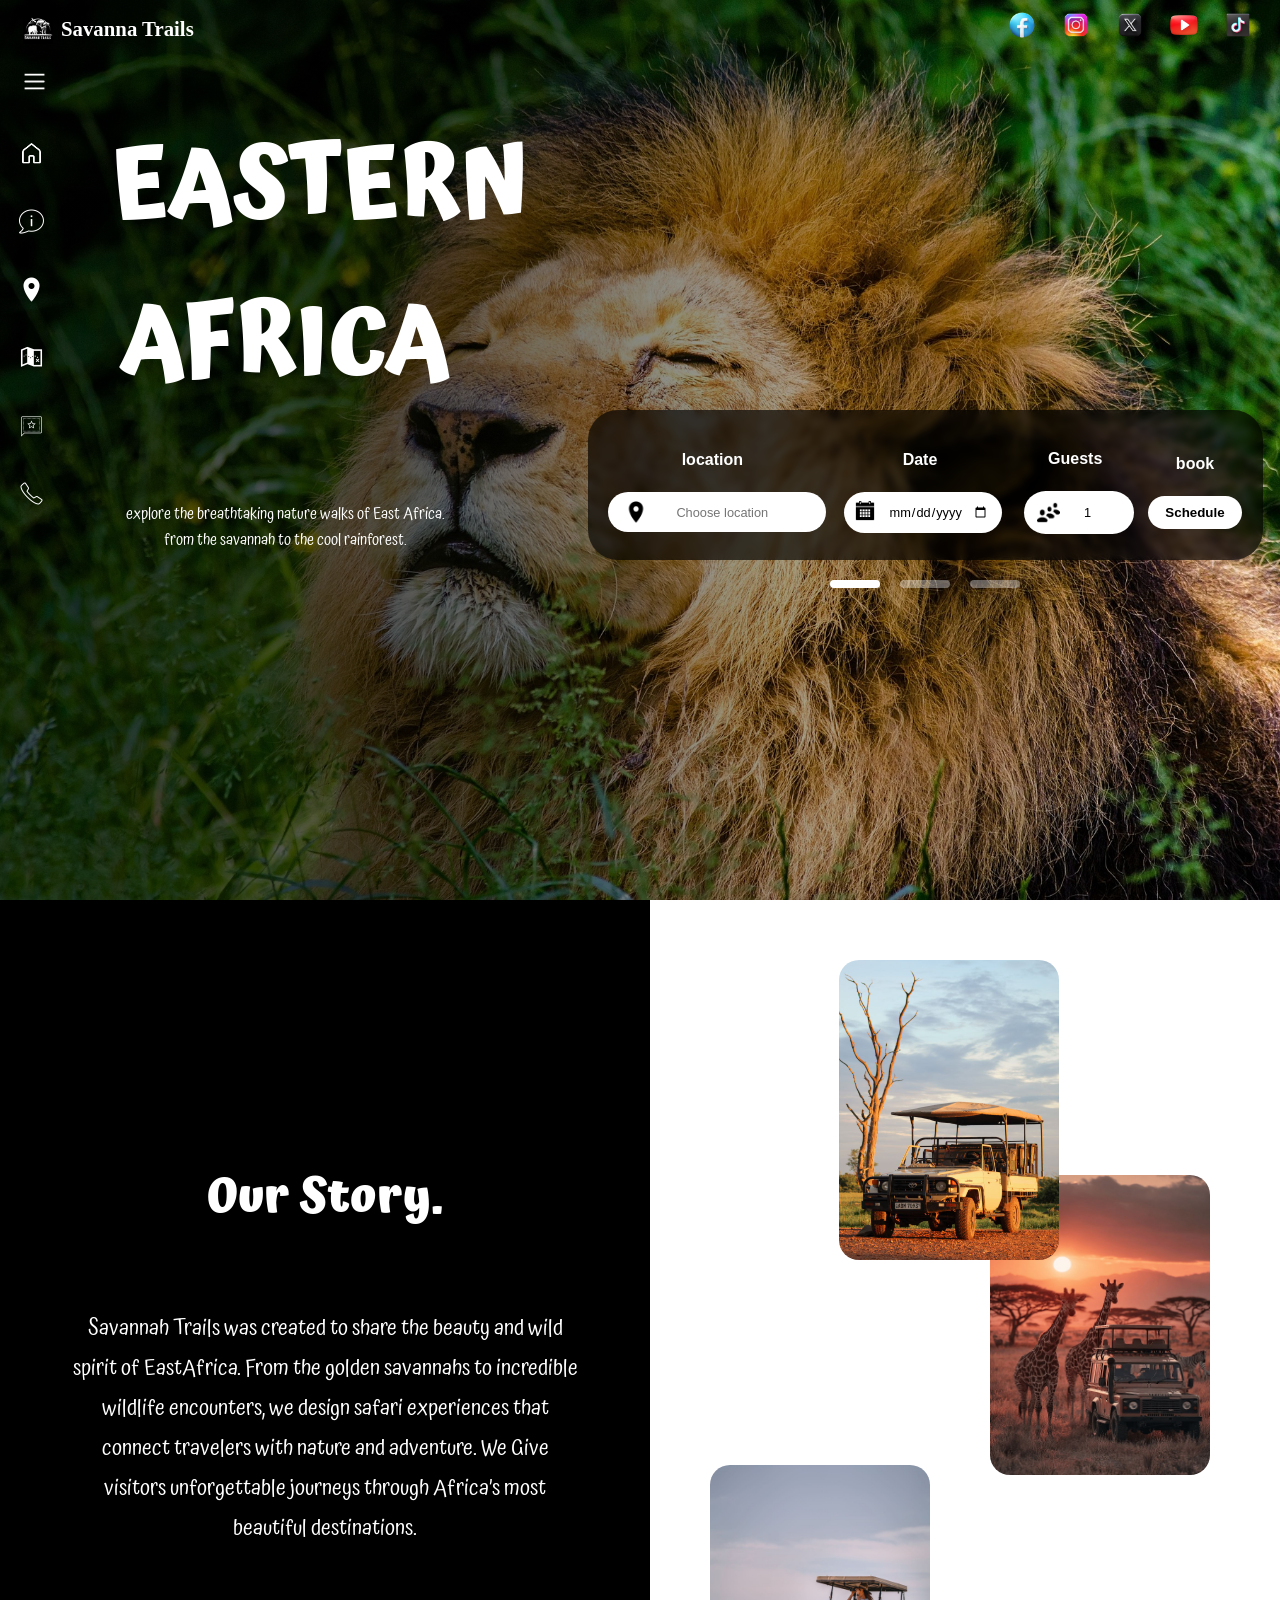
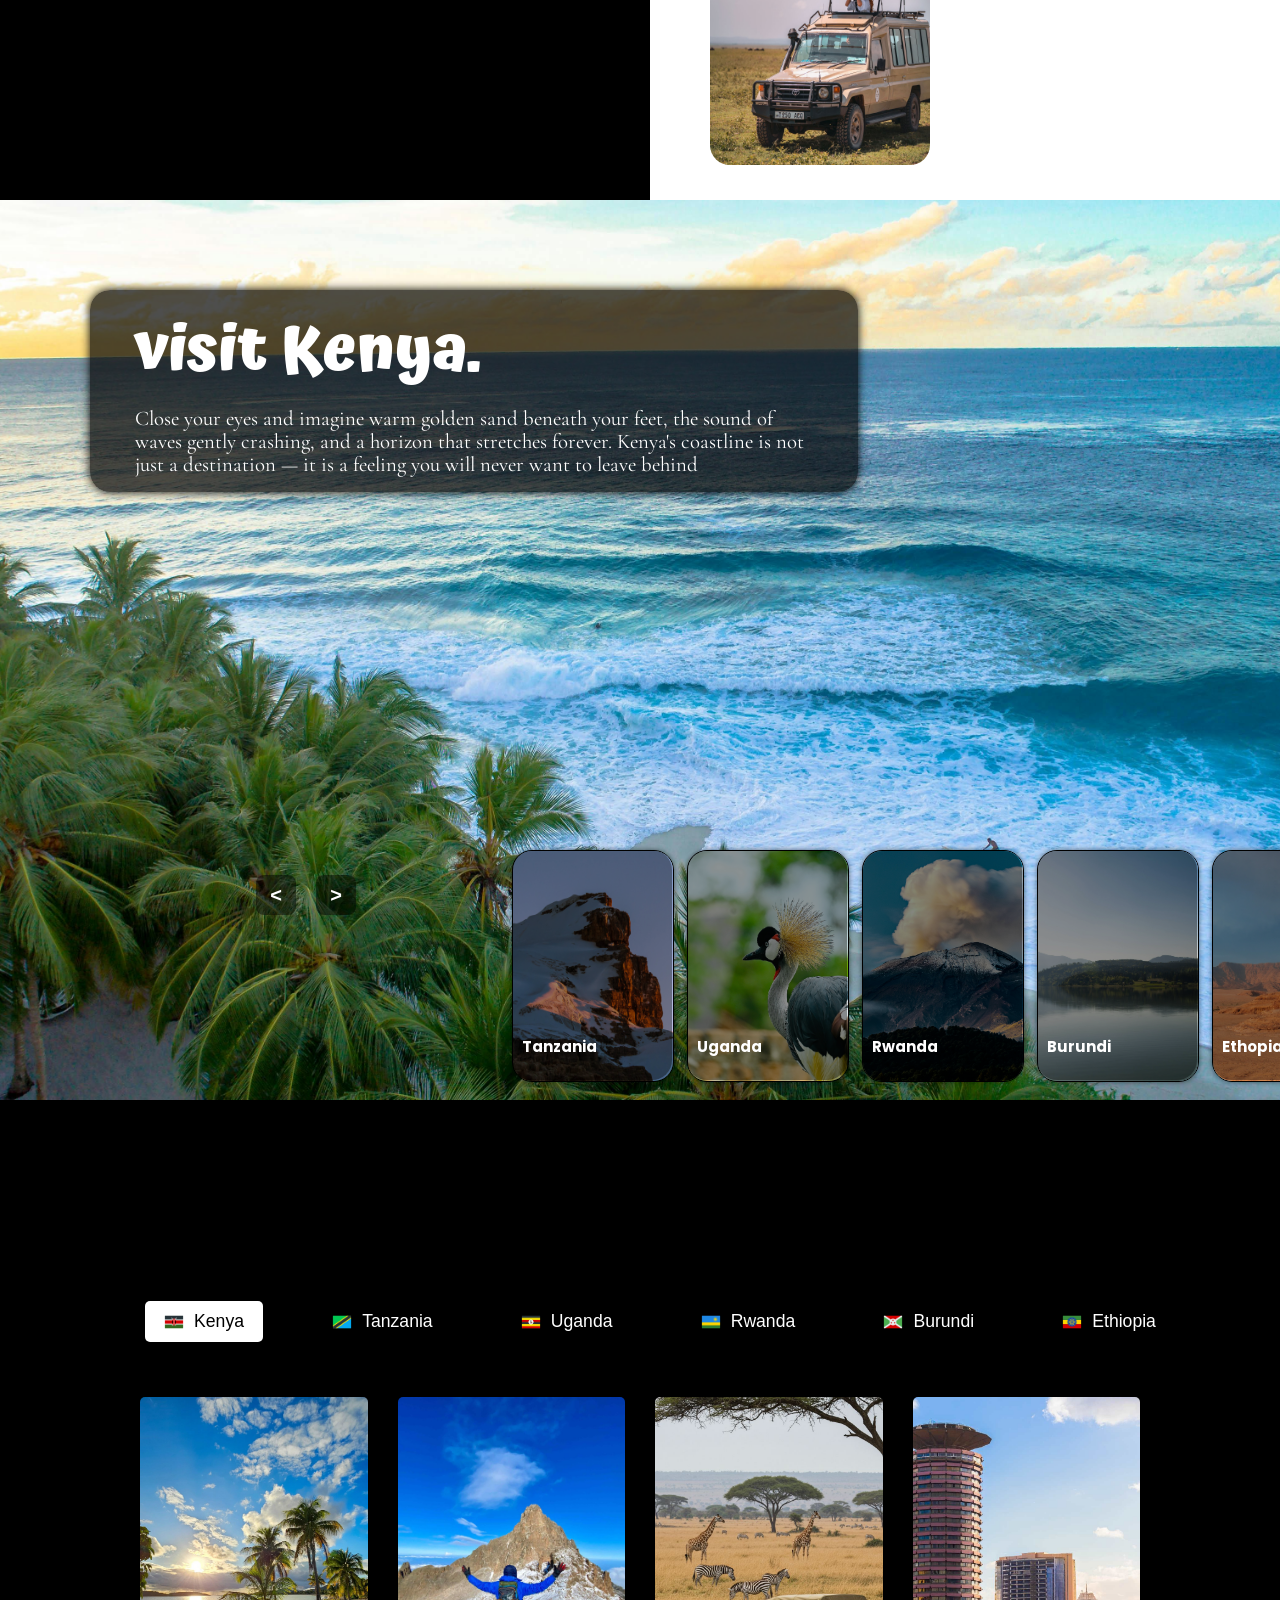
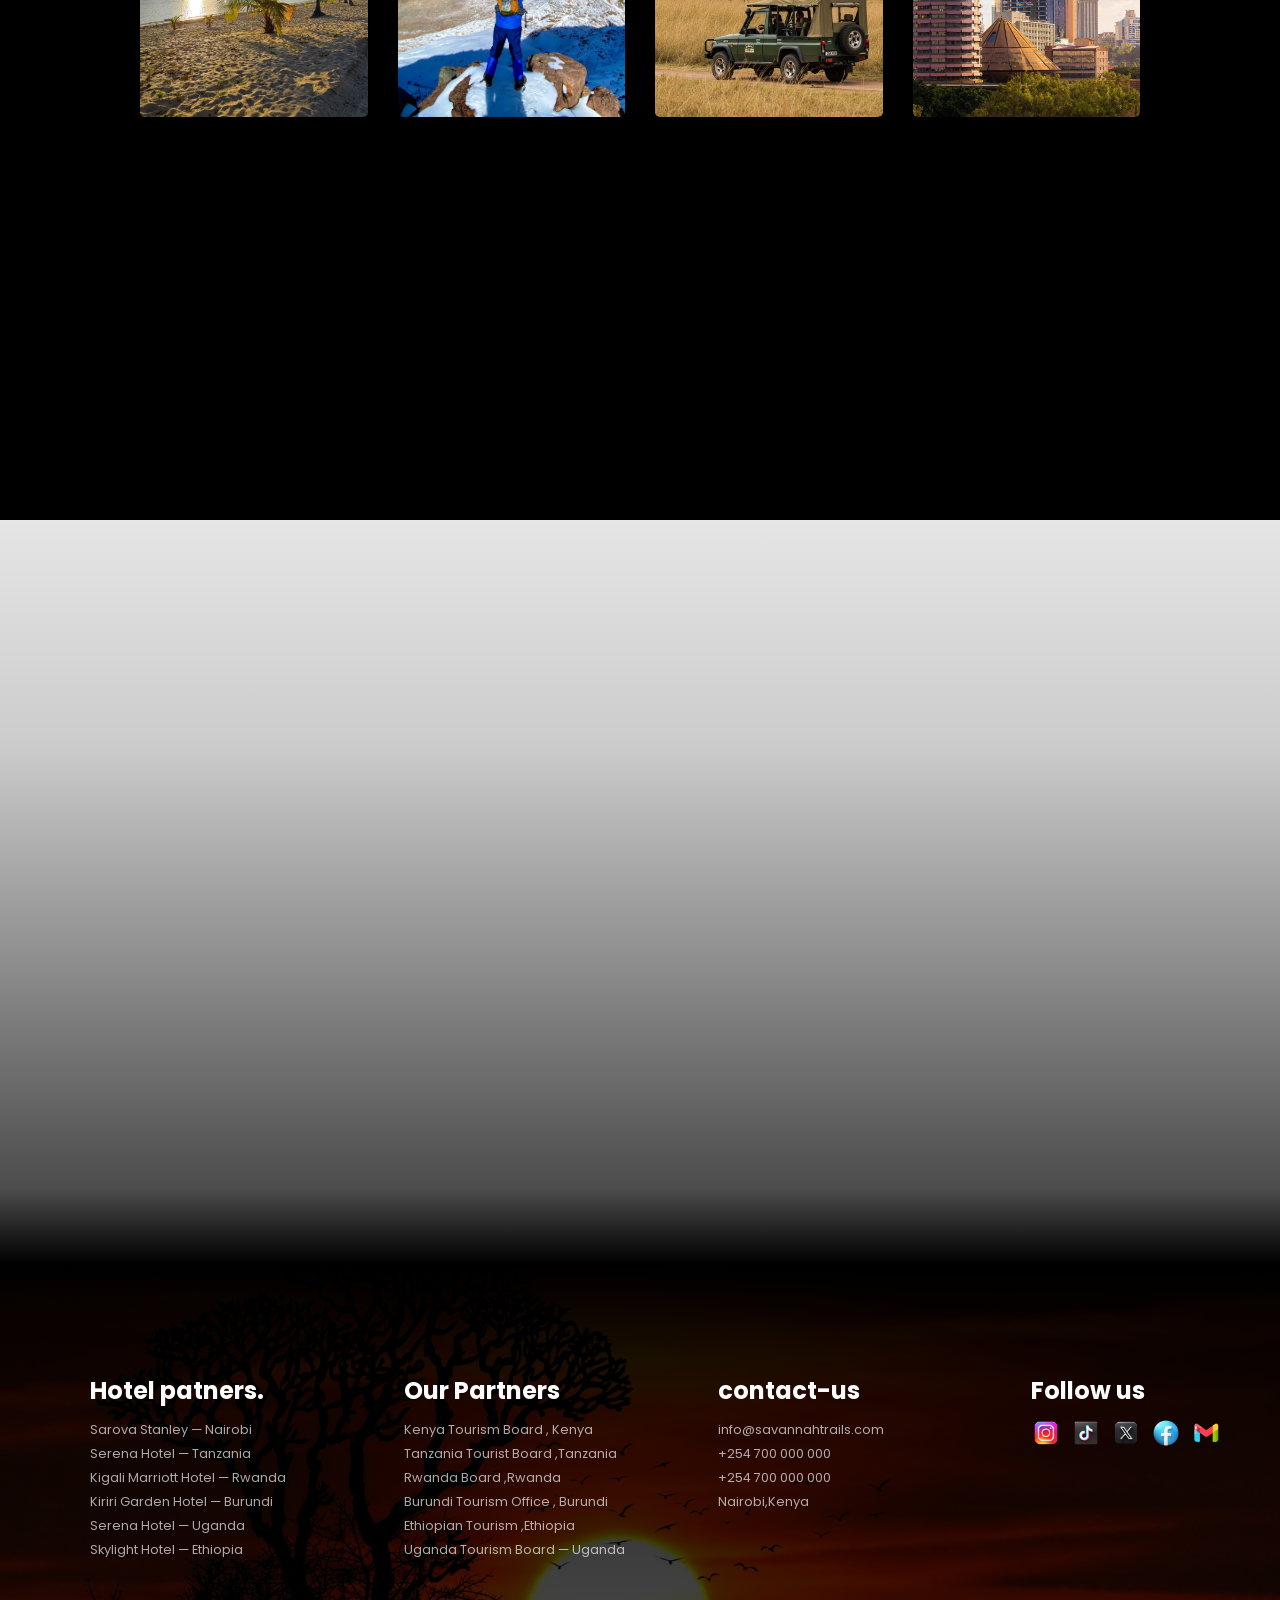
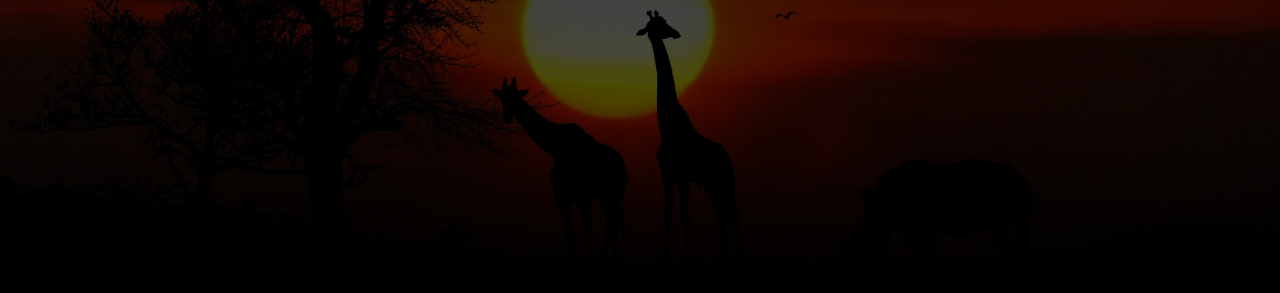
==== commit 4baffe3d: "loading lines for image" ====
--- a/index.html
+++ b/index.html
@@ -367,7 +367,7 @@
 <P> explore the breathtaking nature walks of East Africa. from the savannah to the cool rainforest.</P>
 </div>
 
-
+<div class="lines-container2">
 
 <div class="container2"> 
 
@@ -436,9 +436,20 @@
     <h1>book</h1>
     <button id="scheduleBtn">Schedule</button>
 </div>
-</div>
-    </div>
- 
+
+
+
+</div>
+
+<div class="lines">
+    <div class="line act"></div>
+    <div class="line"></div>
+    <div class="line"></div>
+</div>
+
+</div>
+
+ </div>
 <section id="phone-bar">
 <ul class="nav-links-phone">
         <li><a href="#home"><img src="icon/icons8-home-96.png" alt="icons8-home-96"></a></li>
@@ -1506,6 +1517,7 @@
 
 
 
-    <script defer src="style.js"></script>
+    <script  src="style/jquery-4.0.0.min (1).js"></script>
+    <script src="style/style.js"></script>
 </body>
 </html>
--- a/styles.css
+++ b/styles.css
@@ -3981,7 +3981,52 @@
     height:max-content;
 }
 
-.container .container2{
+.lines-container2{
+    display: flex;
+    flex-direction: column;
+    justify-content: center;
+    align-items: center;
+    width:100%;
+}
+
+.lines{
+    display: flex;
+    width:100%;
+    justify-content: center;
+    width:100%;
+    gap:20px;
+    margin-top:20px;
+}
+
+.line{
+    width: 50px;
+    height: 8px;
+    background-color: rgba(255, 255, 255, 0.356);
+    border-radius:12px;
+    cursor:pointer;
+    position: relative;
+}
+
+
+.line::after{
+    content: "";
+    position: absolute;
+    left:0;
+    top:0;
+    width: 0%;
+    height: 100%;
+    background: white;
+    border-radius: 12px;
+}
+
+.line.act::after{
+    width:100%;
+    transition: width 7s linear;
+}
+
+
+
+.lines-container2 .container2{
 display: flex;
 align-items: center;
 justify-content: space-around;
@@ -3999,6 +4044,8 @@
 transition: ease 1.7s;
 }
 
+
+
 .container2.active {
   background-color: black;
   box-shadow: 0 0 20px rgba(255, 255, 255, 0.6);
@@ -4292,8 +4339,8 @@
 #homepage{
  position: relative;
  width:100%;
- max-width:1270px;
- height:1100px;
+ height:100vh;
+ overflow:hidden;
  background-size:cover;
  background-position:center;
  transition:ease-in 1s ;
@@ -4312,39 +4359,28 @@
 }
  
 .container {
-    display: flex;
-    flex-wrap: wrap;
-    flex-direction: column;
-    align-items: center;
-    justify-content: center;
+   display: flex;
     position: relative;
+    top:20px;
+    bottom:30px;
     z-index:3;
     width:100%;
-    max-width:1200px;
+    height:max-content;
 }
 
 .container .container2{
 display: flex;
-justify-content: center;
+align-items: center;
+justify-content: space-around;
 width:100%;
-max-width: 520px;
-height:150px;
-margin-top:0px;
-margin-right:7px;
-padding:25px 66px;
-background-color: #000000a5;
-backdrop-filter: blur(3px);
-border-radius:30px;
-transition:ease 0.5s;
+max-width:655px;
+height:90px;
 }
 
 .texts{
 color:white;
 font-family: 'Atma', sans-serif;
-text-align: center;
-max-width:900px;
-width:100%;
-padding:9px 0px;
+
 }
 
 .texts h1{
@@ -4535,7 +4571,7 @@
 
     
 }
-@media (max-width:990px) {
+@media (max-width:1180px) {
 
  header{
     display: flex;
@@ -4631,8 +4667,336 @@
 #homepage{
  position: relative;
  width:100%;
+ max-width:1180px;
+ height:100vh;
+ background-size:cover;
+ background-position:center;
+ transition:ease-in 1s ;
+}
+
+
+#homepage .overlay{
+    position: absolute;
+    top:0;
+    left:0;
+    width:100%;
+    height:100%;
+    z-index:3;
+    background-color: rgb(0, 0, 0, 0.7);
+
+}
+ 
+.container {
+    display: flex;
+    flex-direction: column;
+    align-items: center;
+    justify-content: center;
+    position: relative;
+    z-index:3;
+    width:100%;
+}
+
+.container .container2{
+display: flex;
+flex-direction: column;
+justify-content: center;
+width:100%;
+max-width: 280px;
+height:380px;
+margin-top:0px;
+margin-right:0px;
+padding:25px 66px;
+background-color: #000000a5;
+backdrop-filter: blur(3px);
+border-radius:30px;
+transition:ease 0.5s;
+}
+
+.texts{
+color:white;
+font-family: 'Atma', sans-serif;
+text-align: center;
+max-width:550px;
+width:100%;
+padding:10px 10px;
+}
+
+.texts h1{
+     font-size:6rem;
+}
+
+.texts .social-icons2{
+    display: flex;
+    align-items: center;
+    justify-content: center;
+    margin:auto 13px;
+    padding:4px;
+    cursor: pointer;
+}
+
+.social-icons2 a img{
+    width:30px;
+    height:30px;
+    margin:auto 7px;
+    padding:5px;
+}
+
+
+.texts p{
+font-size:18px;
+}
+
+
+
+/*locations*/
+
+.container .locations{
+display: flex;
+background-color:white;
+width:100%;
+max-width:350px;
+justify-content: center;
+padding:10px;
+border-radius:10px;
+
+}
+
+.order h1{
+ text-align: center;
+ color:white;
+ font-family:sans-serif;
+ font-size:1rem;
+ padding-bottom:10px;
+ 
+}
+
+.locations input{
+    font-family:sans-serif;
+    color: black;
+    font-size:1rem;
+    border:2px solid white;
+    border-radius:7px;
+    text-align: center;
+    width:250px;
+    height:20px;
+}
+ 
+.locations img{
+    width:25px;
+    height:25px;
+    margin-right:5px;
+}
+
+/*date*/
+
+.container .when{
+display: flex;
+background-color:white;
+width:100%;
+max-width:350px;
+justify-content: center;
+padding:10px;
+border-radius:10px;
+margin-left:0px;
+}
+
+.Date h1{
+ text-align: center;
+ color:white;
+ font-family:sans-serif;
+ font-size:1rem;
+ padding-bottom:10px;
+}
+
+.when input{
+    font-family:sans-serif;
+    color:black;
+    font-size:1.2rem;
+    border:3px solid white;
+    border-radius:10px;
+    width:250px;
+    text-align: center;
+}
+ 
+.when img{
+    width:25px;
+    height:25px;
+    margin-right:10px;
+}
+
+
+/*people*/
+
+.container .guest{
+display: flex;
+background-color:white;
+width:100%;
+max-width:350px;
+justify-content: center;
+padding:10px;
+border-radius:10px;
+margin-left:0px;
+}
+
+.people h1{
+ text-align: center;
+ color:white;
+ font-family:sans-serif;
+ font-size:1rem;
+ padding-bottom:10px;
+ 
+}
+
+.guest input{
+    font-family:sans-serif;
+    color:black;
+    font-size:1.5rem;
+    border:3px solid white;
+    border-radius:10px;
+    text-align: center;
+    padding:0px 10px;
+    width:250px;
+    height:20px;
+}
+ 
+.guest img{
+    width:23px;
+    height:23px;
+    margin-right:10px;
+}
+
+/*bokking buttton */
+ 
+ .container .button{
+border:none;
+margin-top:30px;
+}
+.container2 .button:hover{
+    box-shadow: none;
+}
+.button h1{
+    color:white;
+    font-size:1rem;
+    font-family:sans-serif;
+    padding-bottom:5px;
+    display:none;
+}
+
+.button button{
+    padding:9px 19px;
+    border:none;
+    border-radius:10px;
+    background:white;
+    color:black;
+    cursor:pointer;
+    font-weight:bold;
+    transition:0.4s ease;
+}
+
+.button button:hover{
+    background:black;
+    color:white;
+}
+    
+}
+@media (max-width:990px) {
+
+ header{
+    display: flex;
+    justify-content: space-between;
+    height: max-content;
+    width:100%;
+    position: fixed;
+    background-color:transparent;
+    z-index:1000; 
+    padding:2px 0px; 
+}
+
+header .logo{
+    display: flex;
+    margin:auto 3px;
+    padding:5px;
+}
+
+.logo img{
+ width:30px;
+ height:30px;
+ margin:auto 9px;
+ padding:5px;
+}
+
+.logo h1{
+    color:white;
+    font-size:20px;
+}
+
+header .social-icons{
+    display: none;
+}
+
+
+
+#navbar{
+    background-color:transparent;
+    display: flex;
+    flex-direction: column;
+    position: fixed;    
+    top:61px;
+    width:55px;
+    height:100Vh;
+    z-index:5;
+    overflow: hidden;
+    transition:ease-in 0.5s;
+}
+
+.menu-icon{
+  width: 20px;
+  height: 20px;
+  margin:9px 10px;
+  padding-left:15px;
+  cursor: pointer;
+  z-index:1001;
+  transition:ease-in 0.5s;
+}
+
+ 
+.nav-links{
+ width:100%;
+ list-style: none;
+ position: relative;
+ right:28px;
+}
+
+.nav-links li{
+    display: flex;
+    width:160px;
+    height:35px;
+    padding:14px 5px;
+    margin:19px 2px;
+    transition:ease-in 0.6ms;
+}
+.nav-links li:hover{
+    background-color:rgba(128, 128, 128, 0.217);
+    border-radius:10px;
+}
+
+.nav-links li img{
+    width:25px;
+    height:25px;
+    padding:6px 4px;
+}
+ 
+.nav-links li a{
+    text-decoration:none;
+    color:white;
+    padding:10px 5px;
+}
+
+#homepage{
+ position: relative;
+ width:100%;
  max-width:990px;
- height:1100px;
+ height:100vh;
  background-size:cover;
  background-position:center;
  transition:ease-in 1s ;
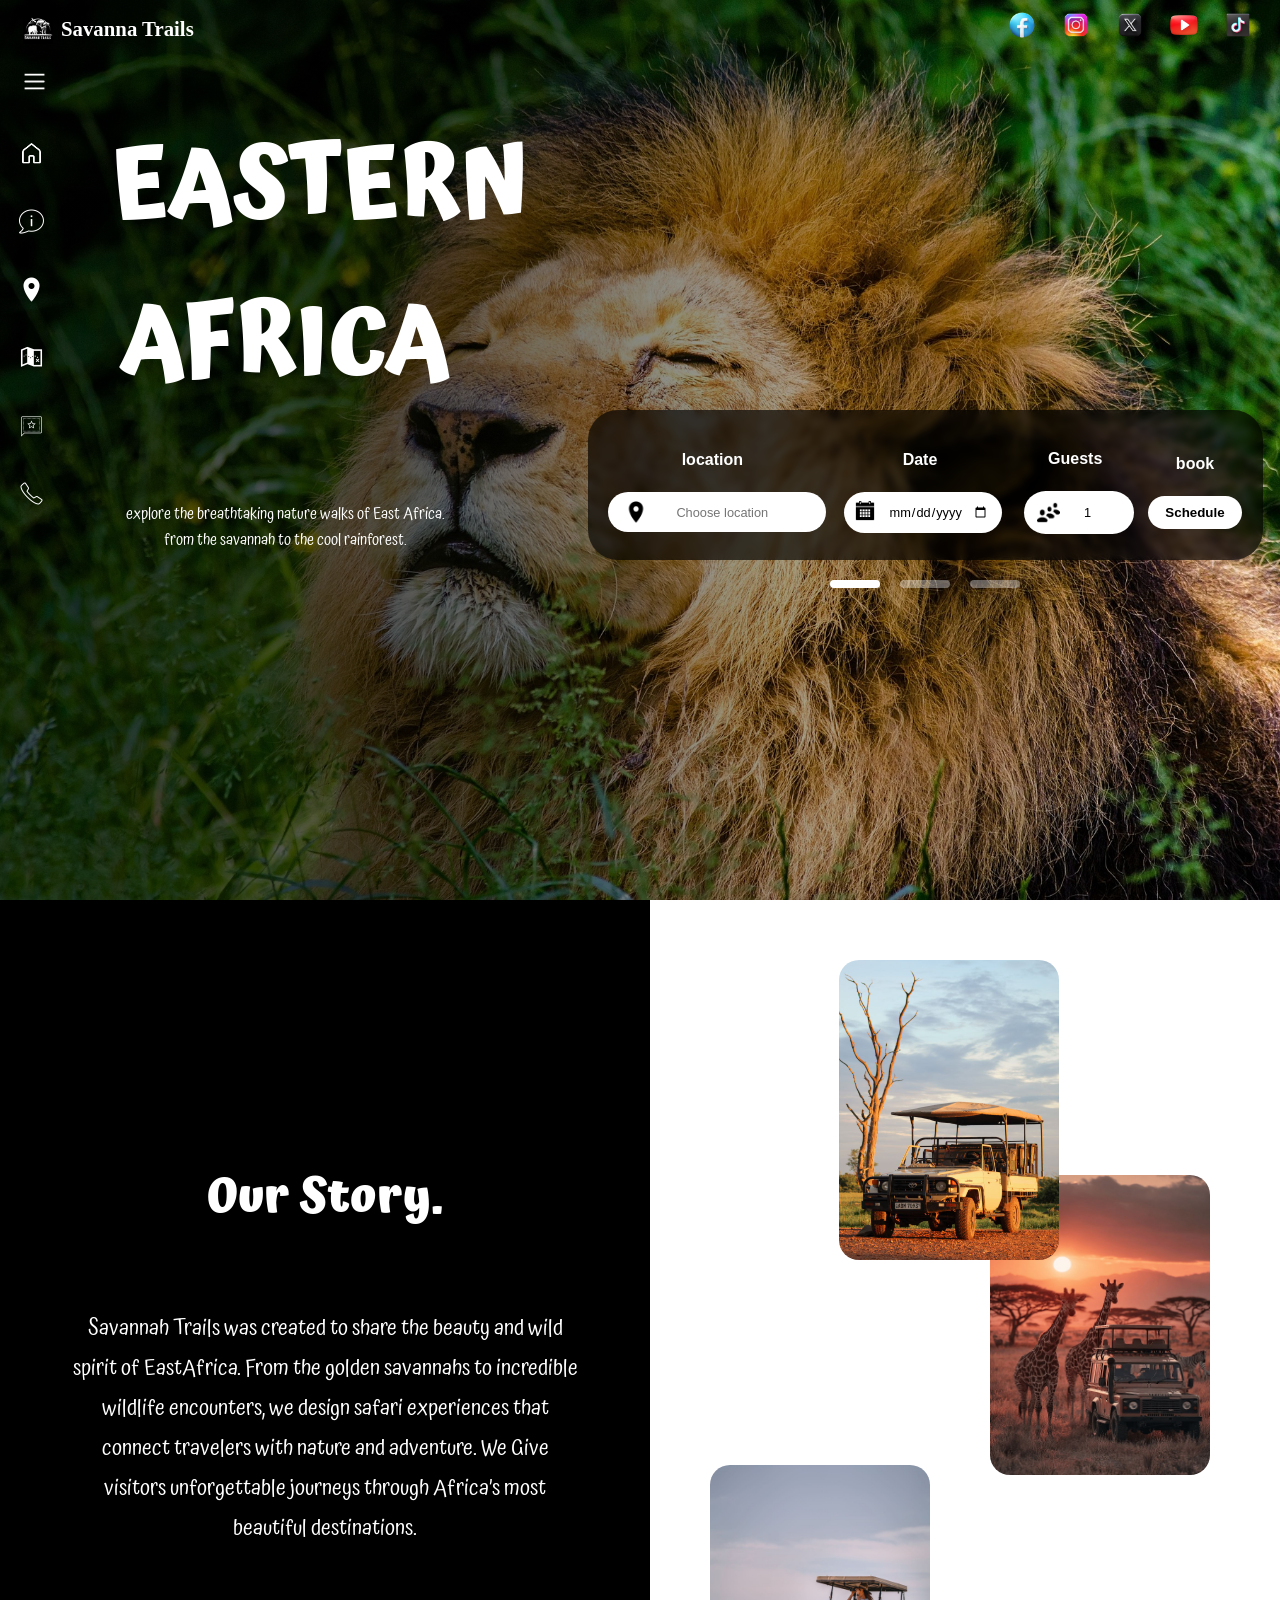
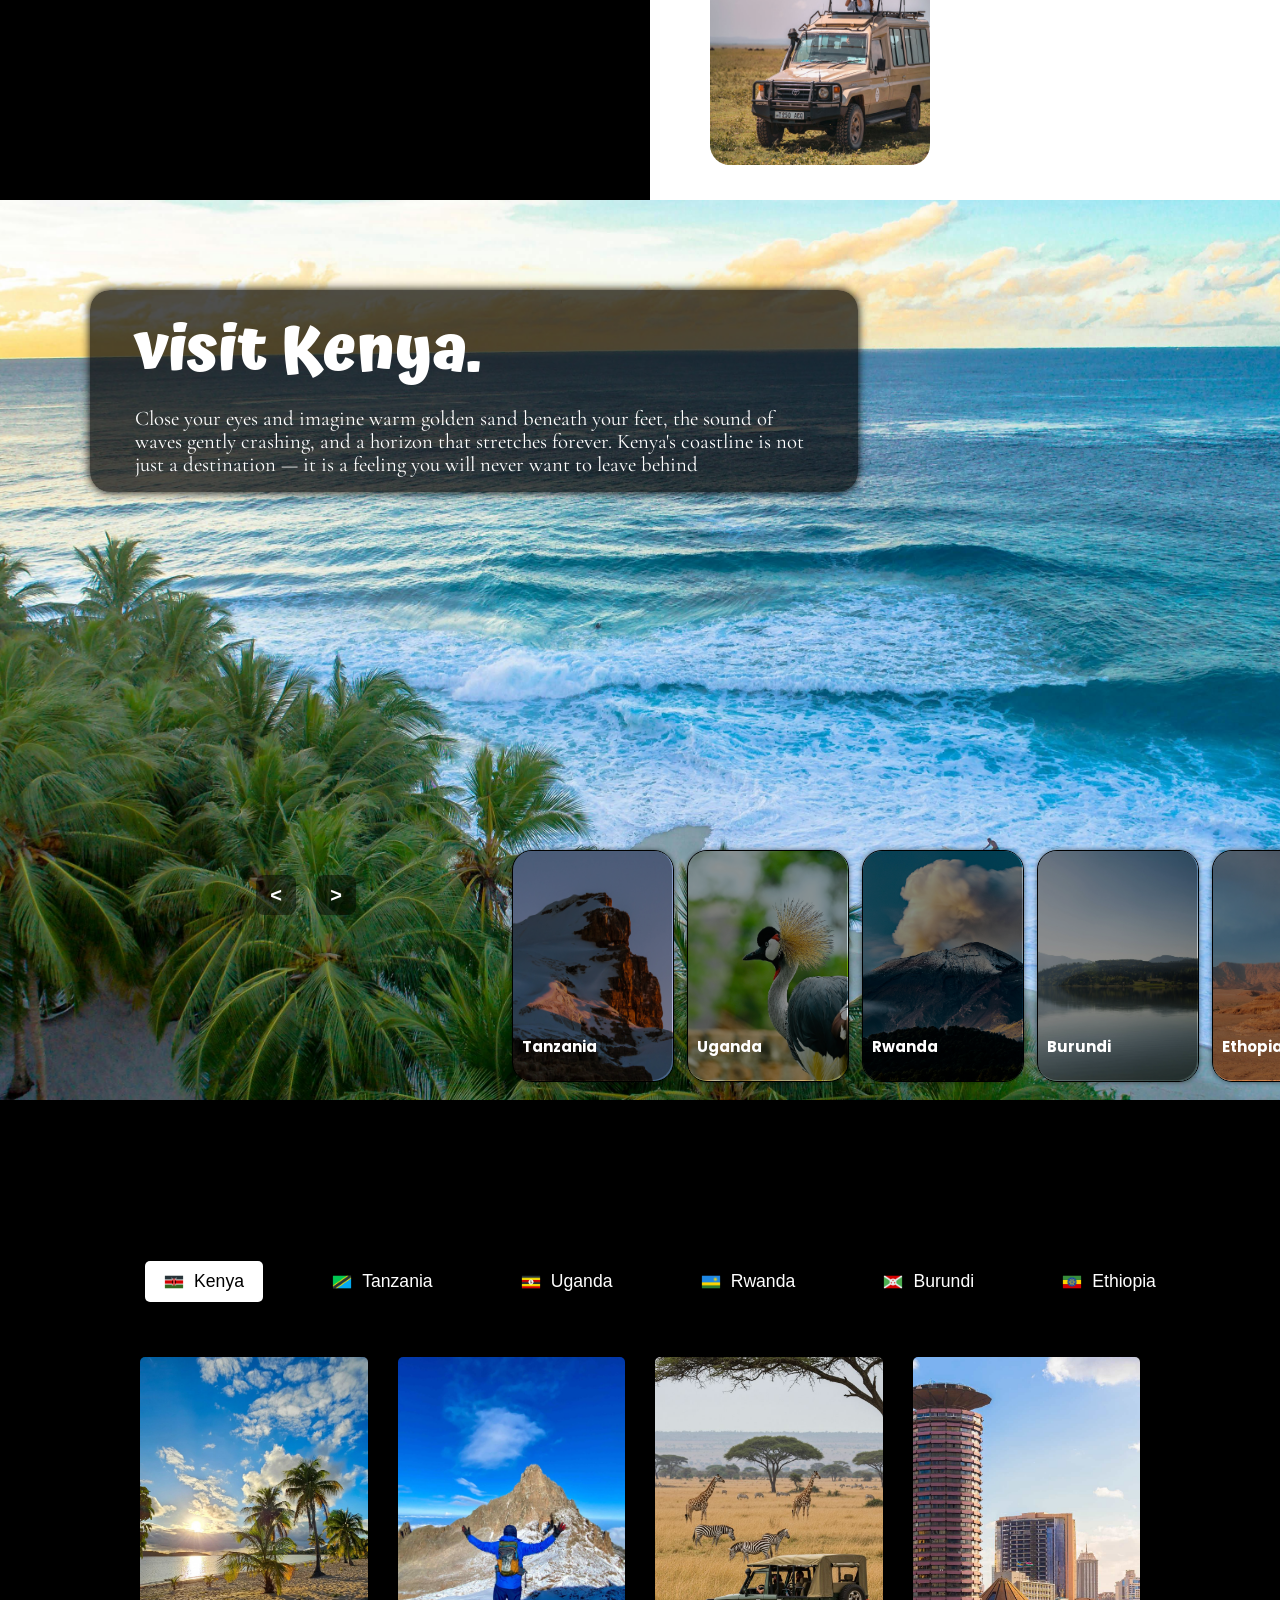
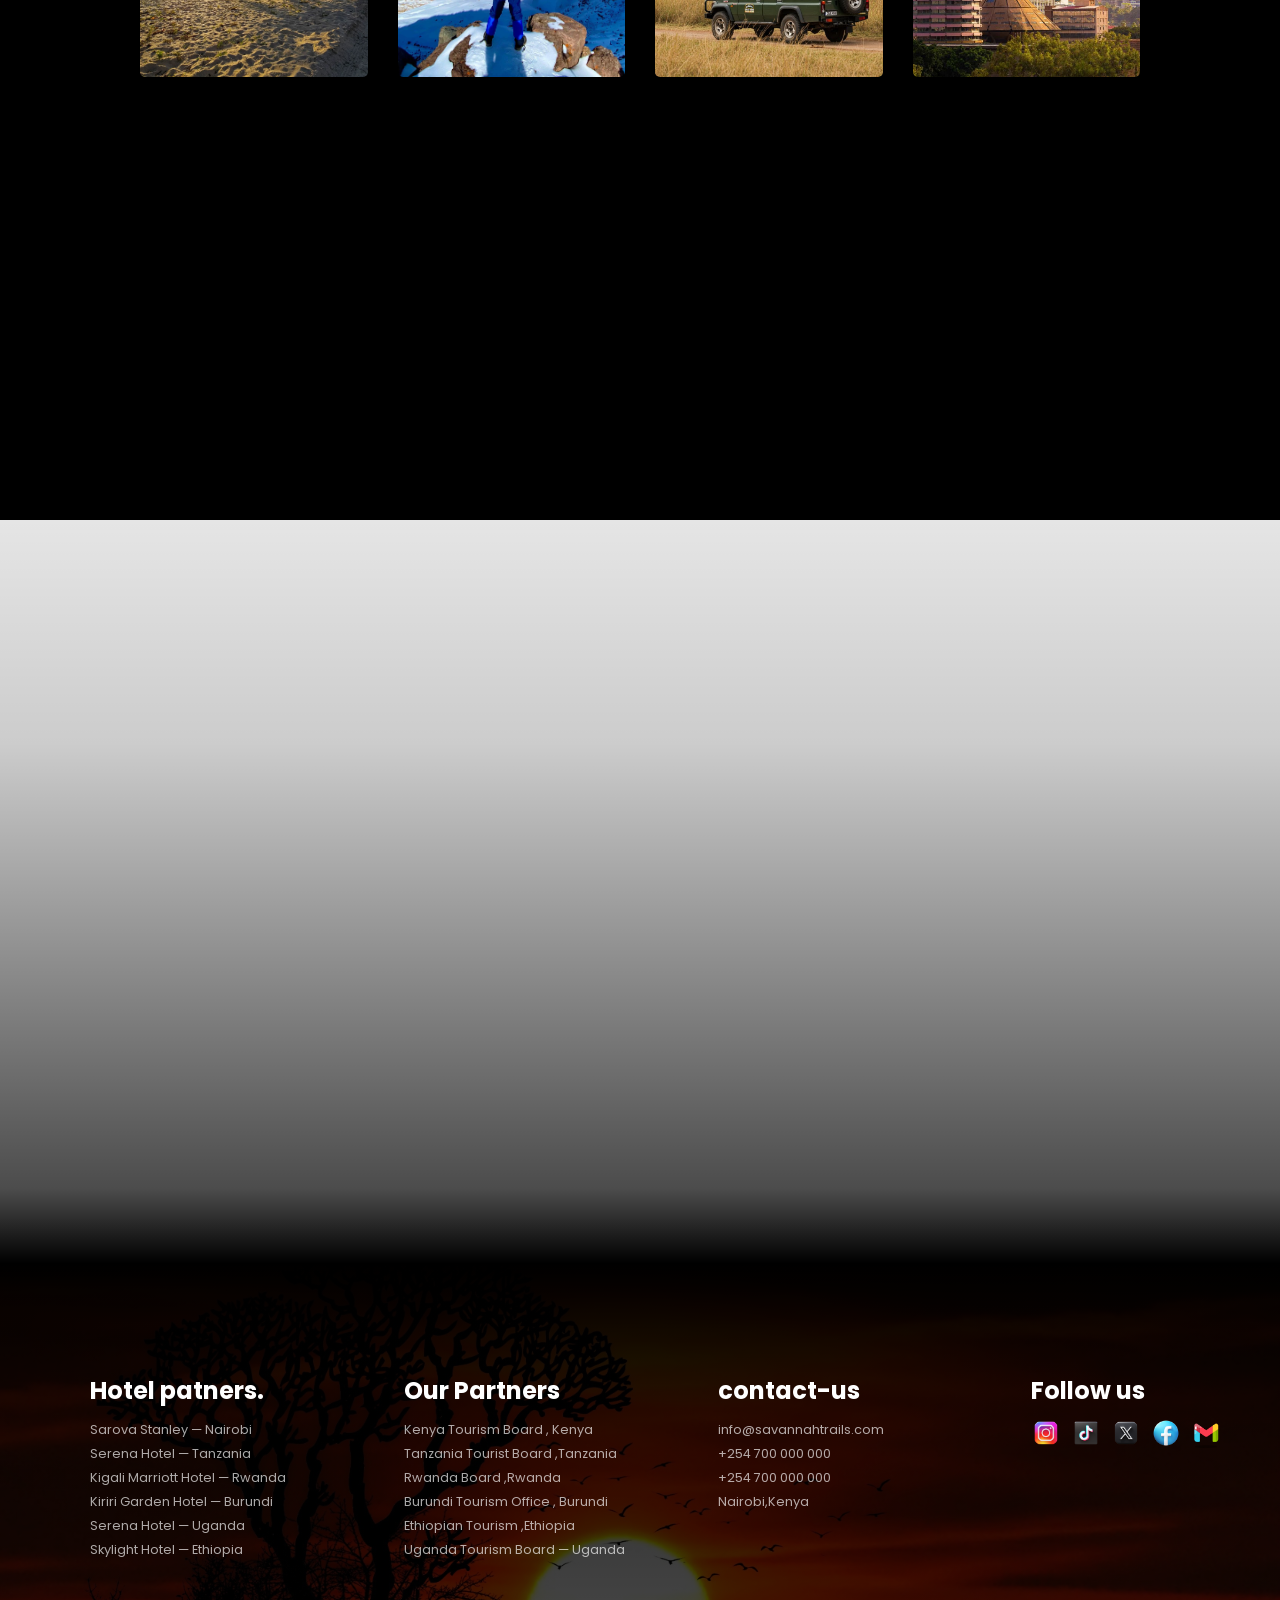
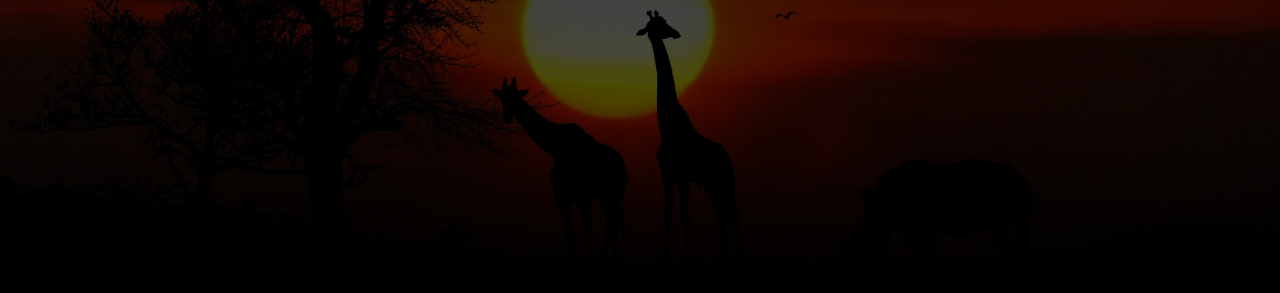
==== commit 0a1d8148: "remove laggy loading screen" ====
--- a/index.html
+++ b/index.html
@@ -300,12 +300,7 @@
 </div>
 </div>
 
-    <div id="loader">
-    <div class="loader-content">
-         <img src="loading/savannatrails.gif" alt="loading-page">
-            <h1> Entering the wild.......</h1>
-    </div>
-    </div>
+ 
 
 
 
@@ -618,7 +613,7 @@
 
 <div class="adtext">
     <h1>Experience Unforgettable East African Adventures </h1>
-    <p>Explore wildlife safaris,mountain treks and cultural journeys around east africa</p>
+    
 </div>
 
 <div class="ideas">
